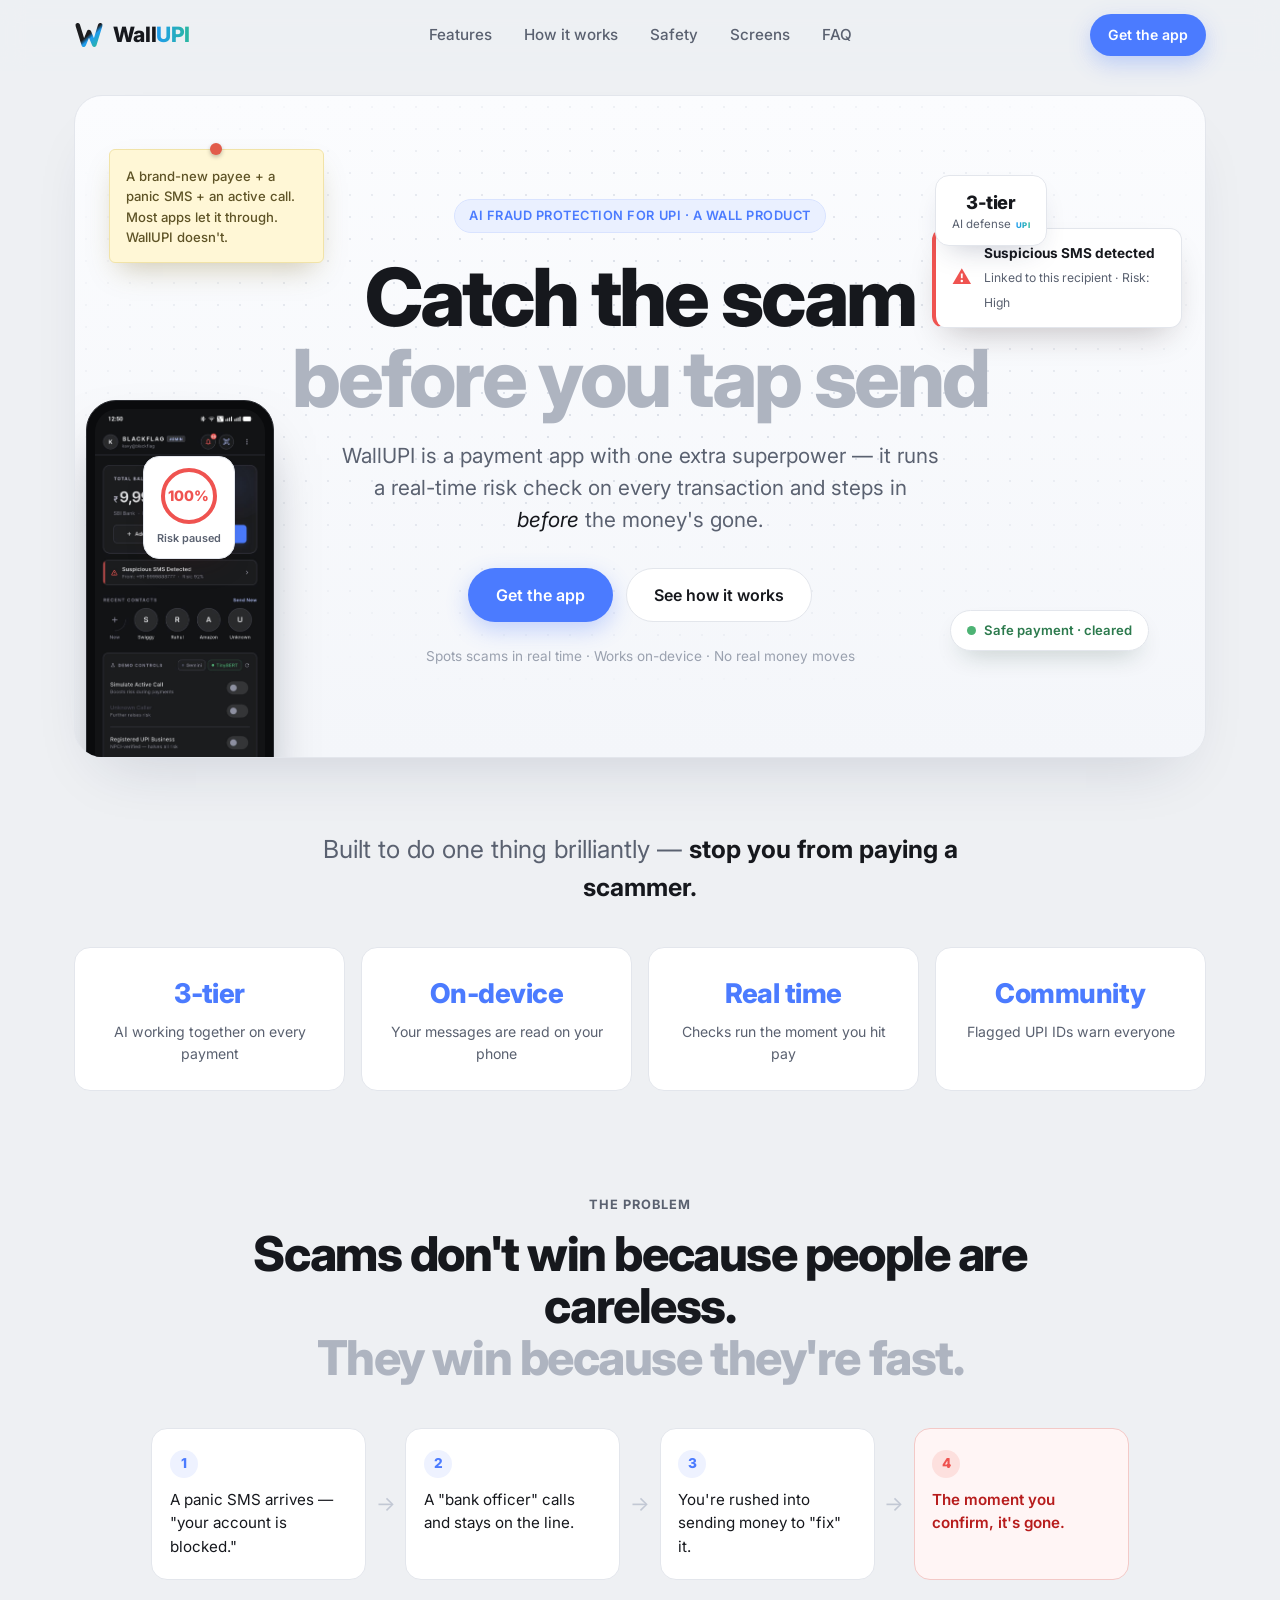
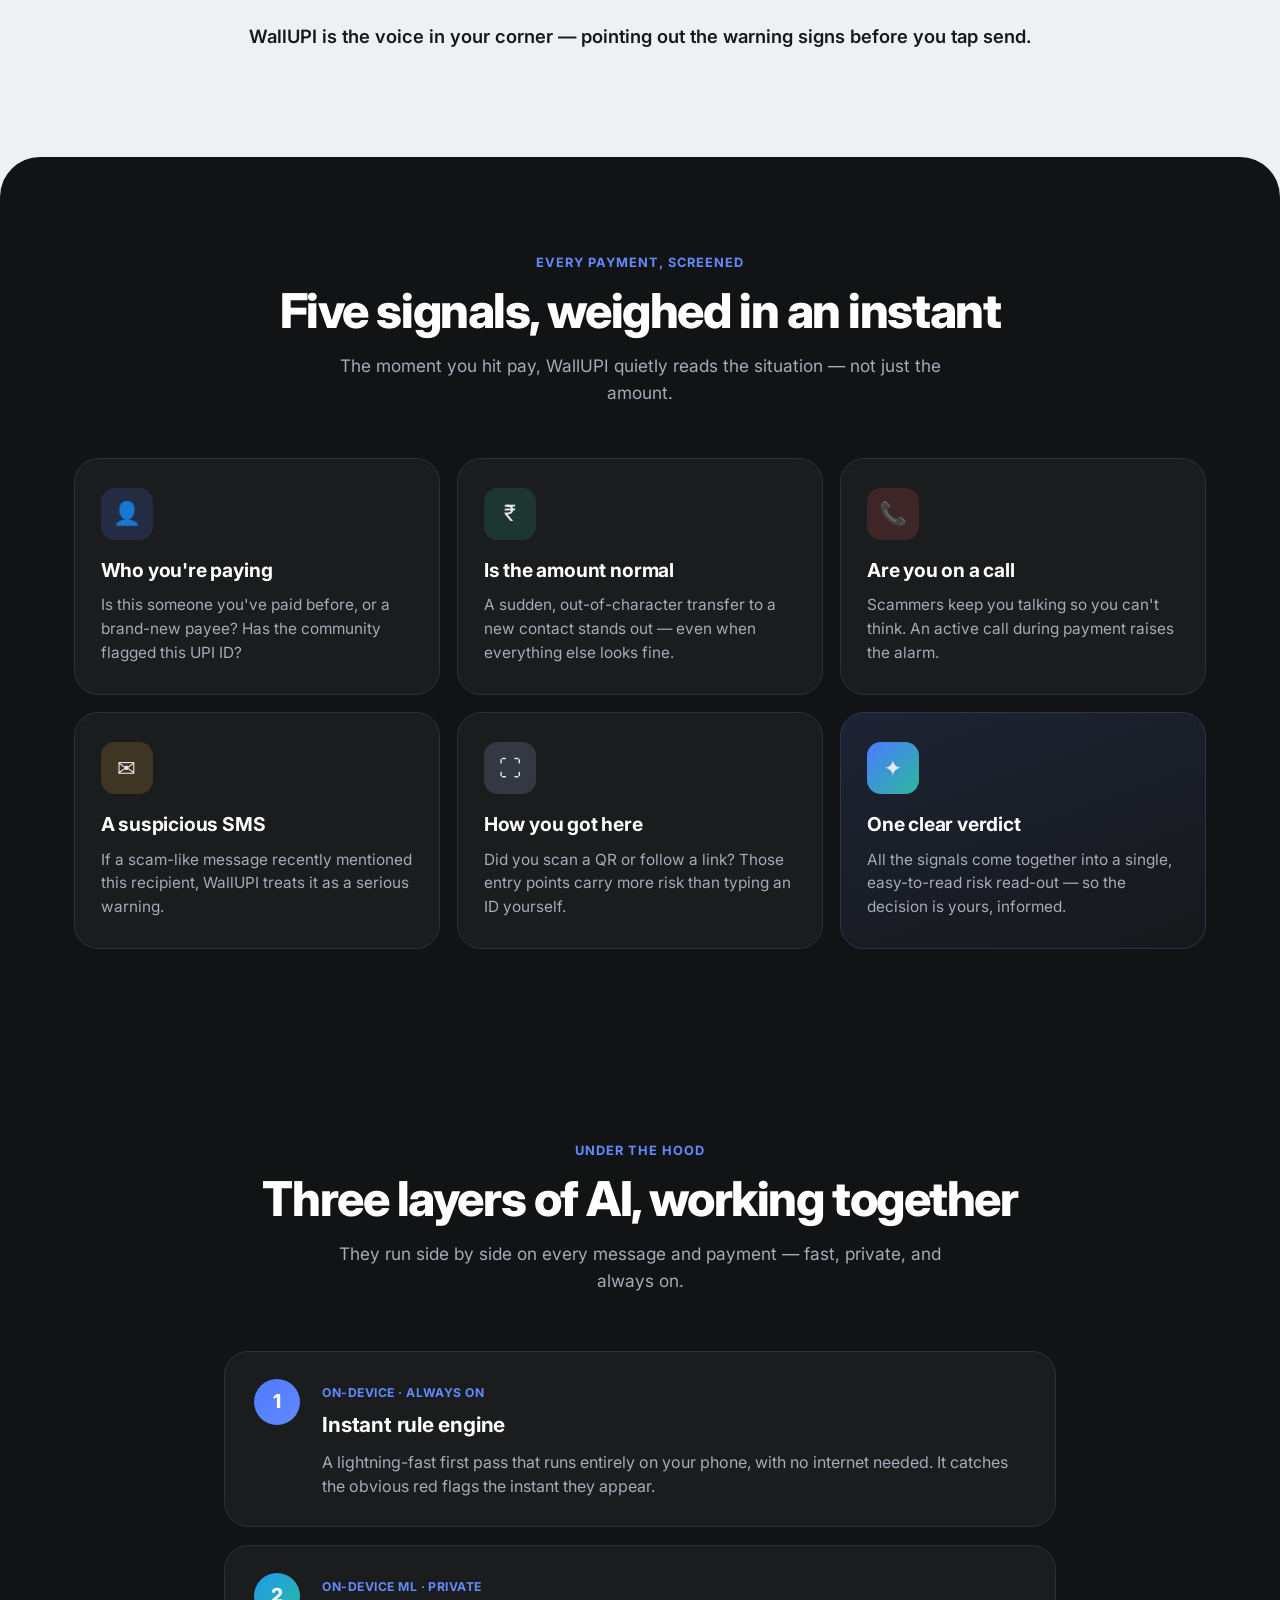
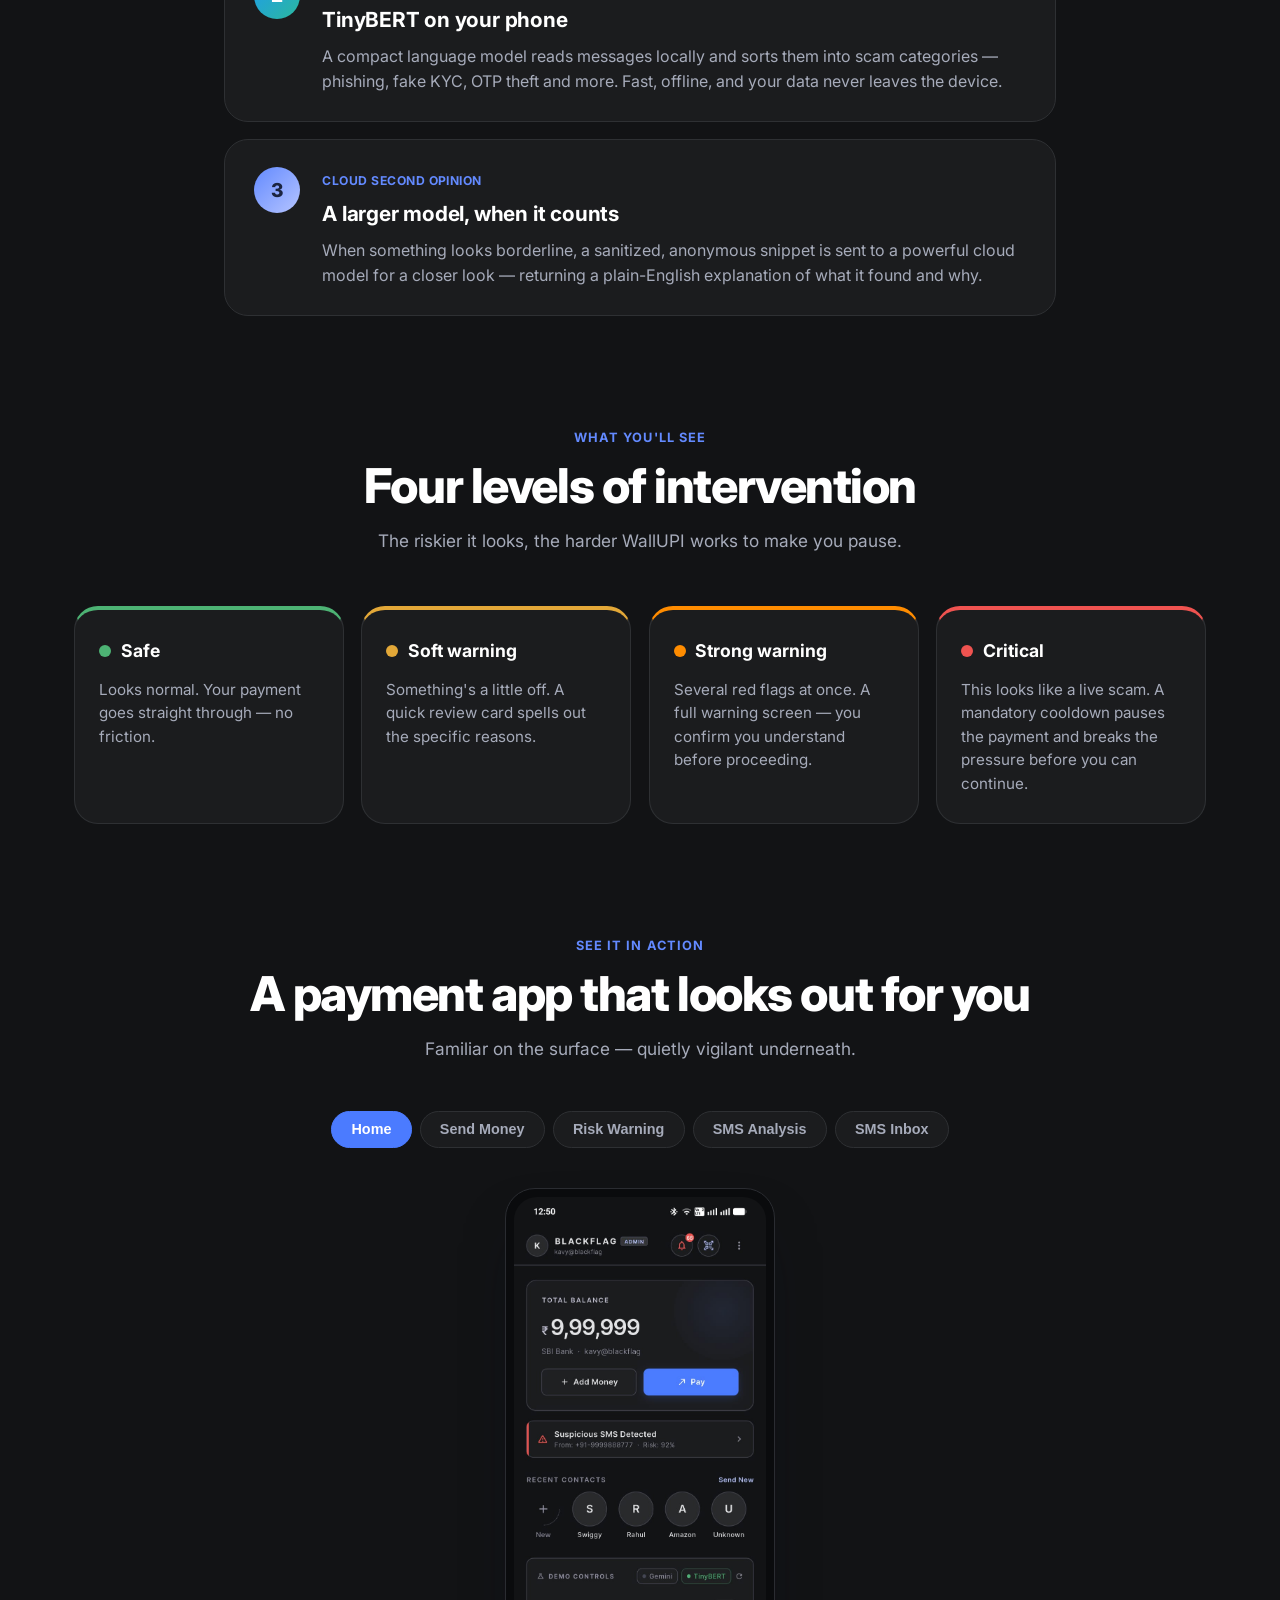
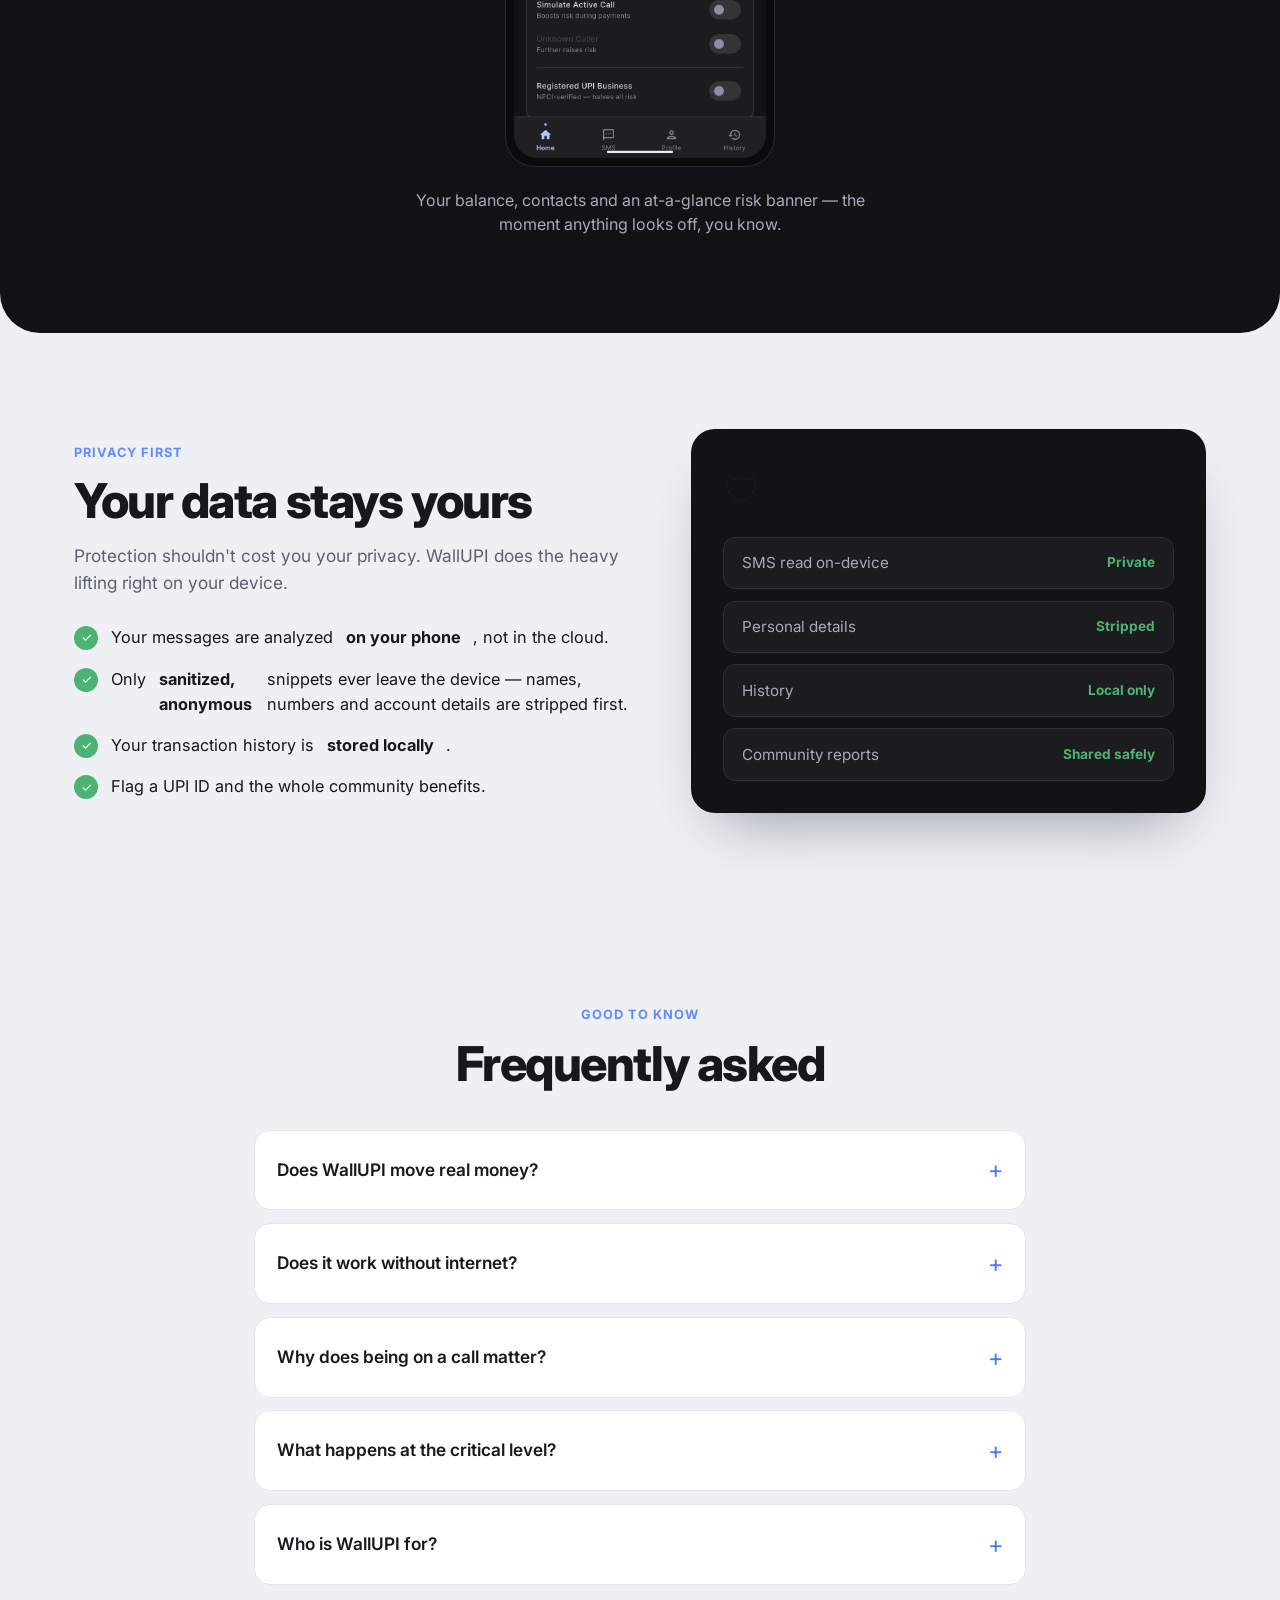
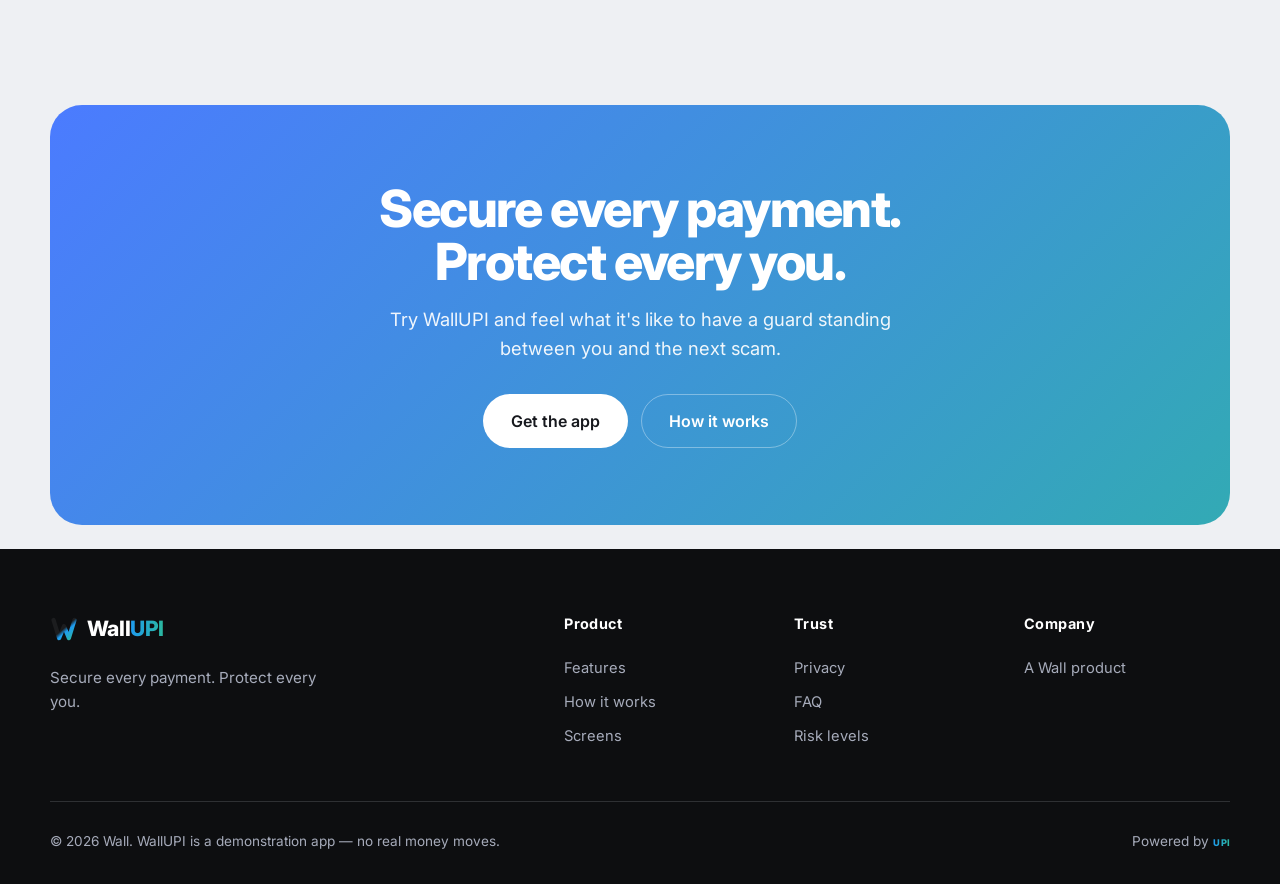
==== index.html @ 5bf2a94e "initial commit, website made, needs changes" ====
<!DOCTYPE html>
<html lang="en">
<head>
  <meta charset="UTF-8" />
  <meta name="viewport" content="width=device-width, initial-scale=1.0" />
  <title>WallUPI — Catch the scam before you tap send</title>
  <meta name="description" content="WallUPI is an AI safety layer for UPI payments that spots fraud in real time — and slows you down before the money's gone. A Wall product." />
  <link rel="preconnect" href="https://fonts.googleapis.com" />
  <link rel="preconnect" href="https://fonts.gstatic.com" crossorigin />
  <link href="https://fonts.googleapis.com/css2?family=Inter:wght@400;500;600;700;800;900&display=swap" rel="stylesheet" />
  <link rel="stylesheet" href="styles.css" />
</head>
<body>

  <!-- ░░░ SVG defs: logo gradients (defined once, reused) ░░░ -->
  <svg width="0" height="0" style="position:absolute" aria-hidden="true">
    <defs>
      <linearGradient id="wallGrad" x1="0%" y1="0%" x2="100%" y2="100%">
        <stop offset="0%" stop-color="#1C1D1F" />
        <stop offset="48%" stop-color="#1C1D1F" />
        <stop offset="62%" stop-color="#1E9BF0" />
        <stop offset="100%" stop-color="#2BB89E" />
      </linearGradient>
      <linearGradient id="upiGrad" x1="0%" y1="0%" x2="100%" y2="0%">
        <stop offset="0%" stop-color="#1E9BF0" />
        <stop offset="100%" stop-color="#2BB89E" />
      </linearGradient>
    </defs>
  </svg>

  <!-- ░░░ NAV ░░░ -->
  <header class="nav" id="nav">
    <div class="nav-inner">
      <a href="#top" class="brand" aria-label="WallUPI home">
        <svg class="brand-mark" viewBox="0 0 40 40" width="30" height="30" aria-hidden="true">
          <path d="M5 7 L13 33 L20 16 L27 33 L35 7" fill="none" stroke="url(#wallGrad)" stroke-width="6" stroke-linejoin="round" stroke-linecap="round"/>
        </svg>
        <span class="brand-word">Wall<span class="brand-upi">UPI</span></span>
      </a>

      <nav class="nav-links" id="navLinks">
        <a href="#checks">Features</a>
        <a href="#how">How it works</a>
        <a href="#safety">Safety</a>
        <a href="#screens">Screens</a>
        <a href="#faq">FAQ</a>
      </nav>

      <div class="nav-actions">
        <a href="#get" class="btn btn-primary btn-sm">Get the app</a>
        <button class="nav-toggle" id="navToggle" aria-label="Toggle menu" aria-expanded="false">
          <span></span><span></span><span></span>
        </button>
      </div>
    </div>
  </header>

  <main id="top">

    <!-- ░░░ HERO ░░░ -->
    <section class="hero">
      <div class="hero-card">
        <div class="hero-dots" aria-hidden="true"></div>

        <!-- floating decorative elements -->
        <div class="float float-note reveal" aria-hidden="true">
          <span class="float-pin"></span>
          A brand-new payee + a panic SMS + an active call. Most apps let it through. WallUPI doesn't.
        </div>

        <div class="float float-phone reveal" aria-hidden="true">
          <div class="phone phone-sm">
            <img src="assets/screen-home.jpeg" alt="" loading="lazy" />
          </div>
        </div>

        <div class="float float-alert reveal" aria-hidden="true">
          <div class="alert-ico">⚠</div>
          <div>
            <strong>Suspicious SMS detected</strong>
            <span>Linked to this recipient · Risk: High</span>
          </div>
        </div>

        <div class="float float-safe reveal" aria-hidden="true">
          <span class="dot-green"></span> Safe payment · cleared
        </div>

        <div class="float float-badge reveal" aria-hidden="true">
          <div class="badge-num">3-tier</div>
          <div class="badge-sub">AI defense <span class="upi-chip">UPI</span></div>
        </div>

        <div class="float float-meter reveal" aria-hidden="true">
          <div class="meter-ring meter-high">100%</div>
          <span>Risk paused</span>
        </div>

        <!-- hero copy -->
        <div class="hero-copy">
          <div class="hero-eyebrow">AI fraud protection for UPI · A Wall product</div>
          <h1 class="hero-title">
            Catch the scam<br />
            <span class="muted">before you tap send</span>
          </h1>
          <p class="hero-sub">
            WallUPI is a payment app with one extra superpower — it runs a real-time
            risk check on every transaction and steps in <em>before</em> the money's gone.
          </p>
          <div class="hero-cta">
            <a href="#get" class="btn btn-primary btn-lg">Get the app</a>
            <a href="#how" class="btn btn-ghost btn-lg">See how it works</a>
          </div>
          <div class="hero-foot">Spots scams in real time · Works on-device · No real money moves</div>
        </div>
      </div>
    </section>

    <!-- ░░░ STATS STRIP ░░░ -->
    <section class="stats">
      <p class="stats-lead">Built to do one thing brilliantly — <strong>stop you from paying a scammer.</strong></p>
      <div class="stats-grid">
        <div class="stat reveal"><div class="stat-num">3-tier</div><div class="stat-label">AI working together on every payment</div></div>
        <div class="stat reveal"><div class="stat-num">On-device</div><div class="stat-label">Your messages are read on your phone</div></div>
        <div class="stat reveal"><div class="stat-num">Real time</div><div class="stat-label">Checks run the moment you hit pay</div></div>
        <div class="stat reveal"><div class="stat-num">Community</div><div class="stat-label">Flagged UPI IDs warn everyone</div></div>
      </div>
    </section>

    <!-- ░░░ PROBLEM ░░░ -->
    <section class="problem">
      <div class="problem-inner">
        <div class="section-eyebrow">The problem</div>
        <h2 class="section-title light">Scams don't win because people are careless.<br /><span class="muted">They win because they're fast.</span></h2>
        <div class="problem-flow">
          <div class="flow-step reveal"><span class="flow-n">1</span><p>A panic SMS arrives — "your account is blocked."</p></div>
          <div class="flow-arrow" aria-hidden="true">→</div>
          <div class="flow-step reveal"><span class="flow-n">2</span><p>A "bank officer" calls and stays on the line.</p></div>
          <div class="flow-arrow" aria-hidden="true">→</div>
          <div class="flow-step reveal"><span class="flow-n">3</span><p>You're rushed into sending money to "fix" it.</p></div>
          <div class="flow-arrow" aria-hidden="true">→</div>
          <div class="flow-step reveal danger"><span class="flow-n">4</span><p>The moment you confirm, it's gone.</p></div>
        </div>
        <p class="problem-note">WallUPI is the voice in your corner — pointing out the warning signs before you tap send.</p>
      </div>
    </section>

    <!-- ░░░ THE 5 CHECKS (dark) ░░░ -->
    <section class="checks" id="checks">
      <div class="section-head center">
        <div class="section-eyebrow accent">Every payment, screened</div>
        <h2 class="section-title">Five signals, weighed in an instant</h2>
        <p class="section-desc">The moment you hit pay, WallUPI quietly reads the situation — not just the amount.</p>
      </div>
      <div class="checks-grid">
        <article class="check-card reveal">
          <div class="check-ico ico-blue">👤</div>
          <h3>Who you're paying</h3>
          <p>Is this someone you've paid before, or a brand-new payee? Has the community flagged this UPI ID?</p>
        </article>
        <article class="check-card reveal">
          <div class="check-ico ico-teal">₹</div>
          <h3>Is the amount normal</h3>
          <p>A sudden, out-of-character transfer to a new contact stands out — even when everything else looks fine.</p>
        </article>
        <article class="check-card reveal">
          <div class="check-ico ico-red">📞</div>
          <h3>Are you on a call</h3>
          <p>Scammers keep you talking so you can't think. An active call during payment raises the alarm.</p>
        </article>
        <article class="check-card reveal">
          <div class="check-ico ico-amber">✉</div>
          <h3>A suspicious SMS</h3>
          <p>If a scam-like message recently mentioned this recipient, WallUPI treats it as a serious warning.</p>
        </article>
        <article class="check-card reveal">
          <div class="check-ico ico-violet">⛶</div>
          <h3>How you got here</h3>
          <p>Did you scan a QR or follow a link? Those entry points carry more risk than typing an ID yourself.</p>
        </article>
        <article class="check-card reveal accent-card">
          <div class="check-ico ico-glow">✦</div>
          <h3>One clear verdict</h3>
          <p>All the signals come together into a single, easy-to-read risk read-out — so the decision is yours, informed.</p>
        </article>
      </div>
    </section>

    <!-- ░░░ HOW IT WORKS — 3 TIERS (dark) ░░░ -->
    <section class="how" id="how">
      <div class="section-head center">
        <div class="section-eyebrow accent">Under the hood</div>
        <h2 class="section-title">Three layers of AI, working together</h2>
        <p class="section-desc">They run side by side on every message and payment — fast, private, and always on.</p>
      </div>
      <div class="tiers">
        <article class="tier reveal">
          <div class="tier-rail"><span class="tier-num">1</span></div>
          <div class="tier-body">
            <span class="tier-tag">On-device · always on</span>
            <h3>Instant rule engine</h3>
            <p>A lightning-fast first pass that runs entirely on your phone, with no internet needed. It catches the obvious red flags the instant they appear.</p>
          </div>
        </article>
        <article class="tier reveal">
          <div class="tier-rail"><span class="tier-num">2</span></div>
          <div class="tier-body">
            <span class="tier-tag">On-device ML · private</span>
            <h3>TinyBERT on your phone</h3>
            <p>A compact language model reads messages locally and sorts them into scam categories — phishing, fake KYC, OTP theft and more. Fast, offline, and your data never leaves the device.</p>
          </div>
        </article>
        <article class="tier reveal">
          <div class="tier-rail"><span class="tier-num">3</span></div>
          <div class="tier-body">
            <span class="tier-tag">Cloud second opinion</span>
            <h3>A larger model, when it counts</h3>
            <p>When something looks borderline, a sanitized, anonymous snippet is sent to a powerful cloud model for a closer look — returning a plain-English explanation of what it found and why.</p>
          </div>
        </article>
      </div>
    </section>

    <!-- ░░░ RISK LEVELS (dark) ░░░ -->
    <section class="levels">
      <div class="section-head center">
        <div class="section-eyebrow accent">What you'll see</div>
        <h2 class="section-title">Four levels of intervention</h2>
        <p class="section-desc">The riskier it looks, the harder WallUPI works to make you pause.</p>
      </div>
      <div class="levels-grid">
        <article class="level reveal lv-safe">
          <div class="level-top"><span class="level-dot"></span><span class="level-name">Safe</span></div>
          <p>Looks normal. Your payment goes straight through — no friction.</p>
        </article>
        <article class="level reveal lv-soft">
          <div class="level-top"><span class="level-dot"></span><span class="level-name">Soft warning</span></div>
          <p>Something's a little off. A quick review card spells out the specific reasons.</p>
        </article>
        <article class="level reveal lv-strong">
          <div class="level-top"><span class="level-dot"></span><span class="level-name">Strong warning</span></div>
          <p>Several red flags at once. A full warning screen — you confirm you understand before proceeding.</p>
        </article>
        <article class="level reveal lv-critical">
          <div class="level-top"><span class="level-dot"></span><span class="level-name">Critical</span></div>
          <p>This looks like a live scam. A mandatory cooldown pauses the payment and breaks the pressure before you can continue.</p>
        </article>
      </div>
    </section>

    <!-- ░░░ SCREENS GALLERY (dark) ░░░ -->
    <section class="screens" id="screens">
      <div class="section-head center">
        <div class="section-eyebrow accent">See it in action</div>
        <h2 class="section-title">A payment app that looks out for you</h2>
        <p class="section-desc">Familiar on the surface — quietly vigilant underneath.</p>
      </div>

      <div class="gallery">
        <div class="gallery-tabs" id="galleryTabs">
          <button class="gtab active" data-target="g-home">Home</button>
          <button class="gtab" data-target="g-send">Send Money</button>
          <button class="gtab" data-target="g-risk">Risk Warning</button>
          <button class="gtab" data-target="g-sms-modal">SMS Analysis</button>
          <button class="gtab" data-target="g-sms-list">SMS Inbox</button>
        </div>

        <div class="gallery-stage">
          <figure class="gslide active" id="g-home">
            <div class="phone"><img src="assets/screen-home.jpeg" alt="WallUPI home screen showing balance, recent contacts and a suspicious-SMS banner" loading="lazy" /></div>
            <figcaption>Your balance, contacts and an at-a-glance risk banner — the moment anything looks off, you know.</figcaption>
          </figure>
          <figure class="gslide" id="g-send">
            <div class="phone"><img src="assets/screen-send.jpeg" alt="Send Money screen warning that a suspicious SMS is linked to the recipient" loading="lazy" /></div>
            <figcaption>Type a recipient and WallUPI instantly surfaces any scam SMS linked to that number.</figcaption>
          </figure>
          <figure class="gslide" id="g-risk">
            <div class="phone"><img src="assets/screen-risk.jpeg" alt="High risk transaction screen with risk factor breakdown" loading="lazy" /></div>
            <figcaption>When risk is critical, the payment is paused and every reason is laid out clearly.</figcaption>
          </figure>
          <figure class="gslide" id="g-sms-modal">
            <div class="phone"><img src="assets/screen-sms-modal.jpeg" alt="On-device SMS analysis showing fake KYC verification detection" loading="lazy" /></div>
            <figcaption>On-device analysis breaks down exactly which scam signals a message contains.</figcaption>
          </figure>
          <figure class="gslide" id="g-sms-list">
            <div class="phone"><img src="assets/screen-sms-list.jpeg" alt="SMS inbox scan listing messages with risk scores" loading="lazy" /></div>
            <figcaption>Your inbox, scanned automatically — safe messages stay quiet, scams get flagged.</figcaption>
          </figure>
        </div>
      </div>
    </section>

    <!-- ░░░ SAFETY / PRIVACY ░░░ -->
    <section class="safety" id="safety">
      <div class="safety-inner">
        <div class="safety-copy reveal">
          <div class="section-eyebrow accent">Privacy first</div>
          <h2 class="section-title light">Your data stays yours</h2>
          <p class="section-desc dark-on-light">Protection shouldn't cost you your privacy. WallUPI does the heavy lifting right on your device.</p>
          <ul class="safety-list">
            <li><span class="check">✓</span> Your messages are analyzed <strong>on your phone</strong>, not in the cloud.</li>
            <li><span class="check">✓</span> Only <strong>sanitized, anonymous</strong> snippets ever leave the device — names, numbers and account details are stripped first.</li>
            <li><span class="check">✓</span> Your transaction history is <strong>stored locally</strong>.</li>
            <li><span class="check">✓</span> Flag a UPI ID and the whole community benefits.</li>
          </ul>
        </div>
        <div class="safety-visual reveal" aria-hidden="true">
          <div class="shield-card">
            <div class="shield-ico">🛡</div>
            <div class="shield-rows">
              <div class="srow"><span>SMS read on-device</span><span class="srow-ok">Private</span></div>
              <div class="srow"><span>Personal details</span><span class="srow-ok">Stripped</span></div>
              <div class="srow"><span>History</span><span class="srow-ok">Local only</span></div>
              <div class="srow"><span>Community reports</span><span class="srow-ok">Shared safely</span></div>
            </div>
          </div>
        </div>
      </div>
    </section>

    <!-- ░░░ FAQ ░░░ -->
    <section class="faq" id="faq">
      <div class="section-head center">
        <div class="section-eyebrow accent">Good to know</div>
        <h2 class="section-title">Frequently asked</h2>
      </div>
      <div class="faq-list">
        <details class="faq-item reveal">
          <summary>Does WallUPI move real money?</summary>
          <p>No. WallUPI is a demonstration app — no real money moves. But the fraud detection underneath is real, the same logic that would protect you in a live payment.</p>
        </details>
        <details class="faq-item reveal">
          <summary>Does it work without internet?</summary>
          <p>The first two layers of protection run entirely on your device, with no connection needed. The cloud second opinion only kicks in for borderline cases.</p>
        </details>
        <details class="faq-item reveal">
          <summary>Why does being on a call matter?</summary>
          <p>It's one of the strongest signs of a live scam. Fraudsters stay on the line and keep talking so you don't have a moment to think — so WallUPI takes it seriously.</p>
        </details>
        <details class="faq-item reveal">
          <summary>What happens at the critical level?</summary>
          <p>The payment is paused with a mandatory cooldown. That brief, enforced break is designed to defuse the pressure scammers rely on — giving you time to hang up and reconsider.</p>
        </details>
        <details class="faq-item reveal">
          <summary>Who is WallUPI for?</summary>
          <p>It's a demonstration of what proactive fraud prevention could look like if it were built into payment apps by default — useful for showcases, research and education.</p>
        </details>
      </div>
    </section>

    <!-- ░░░ CTA BAND ░░░ -->
    <section class="cta" id="get">
      <div class="cta-inner">
        <h2>Secure every payment.<br />Protect every you.</h2>
        <p>Try WallUPI and feel what it's like to have a guard standing between you and the next scam.</p>
        <div class="cta-actions">
          <a href="#top" class="btn btn-light btn-lg">Get the app</a>
          <a href="#how" class="btn btn-outline-light btn-lg">How it works</a>
        </div>
      </div>
    </section>

  </main>

  <!-- ░░░ FOOTER ░░░ -->
  <footer class="footer">
    <div class="footer-inner">
      <div class="footer-brand">
        <a href="#top" class="brand brand-footer" aria-label="WallUPI home">
          <svg class="brand-mark" viewBox="0 0 40 40" width="28" height="28" aria-hidden="true">
            <path d="M5 7 L13 33 L20 16 L27 33 L35 7" fill="none" stroke="url(#wallGrad)" stroke-width="6" stroke-linejoin="round" stroke-linecap="round"/>
          </svg>
          <span class="brand-word">Wall<span class="brand-upi">UPI</span></span>
        </a>
        <p class="footer-tag">Secure every payment. Protect every you.</p>
      </div>
      <div class="footer-cols">
        <div class="fcol">
          <h4>Product</h4>
          <a href="#checks">Features</a>
          <a href="#how">How it works</a>
          <a href="#screens">Screens</a>
        </div>
        <div class="fcol">
          <h4>Trust</h4>
          <a href="#safety">Privacy</a>
          <a href="#faq">FAQ</a>
          <a href="#levels">Risk levels</a>
        </div>
        <div class="fcol">
          <h4>Company</h4>
          <a href="#top">A Wall product</a>
        </div>
      </div>
    </div>
    <div class="footer-bottom">
      <span>© 2026 Wall. WallUPI is a demonstration app — no real money moves.</span>
      <span class="footer-upi">Powered by <span class="upi-chip">UPI</span></span>
    </div>
  </footer>

  <script src="script.js"></script>
</body>
</html>
---- styles.css ----
/* ═══════════════════════════════════════════════════════════
   WallUPI — product site
   Light hero · dark feature sections
   ═══════════════════════════════════════════════════════════ */

:root {
  /* brand */
  --blue:        #4B7BFF;
  --cobalt:      #638AFF;
  --periwinkle:  #B5C4FF;
  --teal:        #2BB89E;
  --skyblue:     #1E9BF0;

  /* dark surfaces */
  --d-base:   #121315;
  --d-deep:   #0D0E10;
  --d-card:   #1B1C1E;
  --d-card2:  #1F2022;
  --d-chip:   #2a2b2e;
  --d-line:   #2e3033;

  /* light surfaces */
  --l-page:   #eef0f3;
  --l-card:   #ffffff;
  --l-line:   #e3e6ec;

  /* text */
  --ink:        #16181d;
  --ink-soft:   #5a6170;
  --on-dark:    #E7E8EC;
  --on-dark-2:  #a6abba;

  /* risk semantic */
  --safe:     #4DB374;
  --amber:    #E3A838;
  --orange:   #FF8C00;
  --red:      #EF5350;
  --critical: #B71C1C;

  --maxw: 1180px;
  --radius: 16px;
  --radius-lg: 24px;

  --ease: cubic-bezier(.22,.61,.36,1);
}

* { box-sizing: border-box; }

html { scroll-behavior: smooth; scroll-padding-top: 84px; }

body {
  margin: 0;
  font-family: 'Inter', system-ui, -apple-system, sans-serif;
  background: var(--l-page);
  color: var(--ink);
  -webkit-font-smoothing: antialiased;
  line-height: 1.55;
}

img { max-width: 100%; display: block; }
a { color: inherit; text-decoration: none; }

/* ── Buttons ─────────────────────────────────────────── */
.btn {
  display: inline-flex; align-items: center; justify-content: center;
  gap: .5rem;
  font-weight: 600; font-size: .95rem;
  border-radius: 999px;
  padding: .7rem 1.3rem;
  border: 1px solid transparent;
  cursor: pointer;
  transition: transform .15s var(--ease), box-shadow .2s var(--ease), background .2s, color .2s;
  white-space: nowrap;
}
.btn:hover { transform: translateY(-2px); }
.btn-sm { padding: .55rem 1.05rem; font-size: .88rem; }
.btn-lg { padding: .85rem 1.7rem; font-size: 1rem; }

.btn-primary { background: var(--blue); color: #fff; box-shadow: 0 8px 22px rgba(75,123,255,.30); }
.btn-primary:hover { background: #3d6bff; box-shadow: 0 12px 30px rgba(75,123,255,.42); }

.btn-ghost { background: #fff; color: var(--ink); border-color: var(--l-line); }
.btn-ghost:hover { border-color: #c7ccd6; }

.btn-light { background: #fff; color: var(--ink); }
.btn-outline-light { background: transparent; color: #fff; border-color: rgba(255,255,255,.35); }
.btn-outline-light:hover { background: rgba(255,255,255,.1); }

/* ── NAV ─────────────────────────────────────────────── */
.nav {
  position: sticky; top: 0; z-index: 100;
  backdrop-filter: blur(12px);
  background: rgba(238,240,243,.72);
  border-bottom: 1px solid transparent;
  transition: background .25s, border-color .25s, box-shadow .25s;
}
.nav.scrolled {
  background: rgba(255,255,255,.85);
  border-bottom-color: var(--l-line);
  box-shadow: 0 4px 20px rgba(20,24,40,.05);
}
.nav-inner {
  max-width: var(--maxw); margin: 0 auto;
  padding: .9rem 1.5rem;
  display: flex; align-items: center; justify-content: space-between; gap: 1rem;
}
.brand { display: inline-flex; align-items: center; gap: .55rem; }
.brand-mark { flex: none; }
.brand-word { font-weight: 800; font-size: 1.32rem; letter-spacing: -.02em; color: var(--ink); }
.brand-upi {
  background: linear-gradient(90deg, var(--skyblue), var(--teal));
  -webkit-background-clip: text; background-clip: text; color: transparent;
}

.nav-links { display: flex; gap: 2rem; }
.nav-links a { font-weight: 500; font-size: .95rem; color: var(--ink-soft); transition: color .15s; }
.nav-links a:hover { color: var(--ink); }

.nav-actions { display: flex; align-items: center; gap: .75rem; }

.nav-toggle { display: none; flex-direction: column; gap: 5px; background: none; border: 0; cursor: pointer; padding: 6px; }
.nav-toggle span { width: 22px; height: 2px; background: var(--ink); border-radius: 2px; transition: .25s var(--ease); }
.nav-toggle[aria-expanded="true"] span:nth-child(1) { transform: translateY(7px) rotate(45deg); }
.nav-toggle[aria-expanded="true"] span:nth-child(2) { opacity: 0; }
.nav-toggle[aria-expanded="true"] span:nth-child(3) { transform: translateY(-7px) rotate(-45deg); }

/* ── HERO ────────────────────────────────────────────── */
.hero { max-width: var(--maxw); margin: 0 auto; padding: 1.5rem 1.5rem 0; }
.hero-card {
  position: relative;
  background: linear-gradient(180deg, #fbfcfe 0%, #f4f6fa 100%);
  border: 1px solid var(--l-line);
  border-radius: 28px;
  padding: clamp(3rem, 8vw, 6.5rem) 1.5rem clamp(3.5rem, 7vw, 6rem);
  overflow: hidden;
  box-shadow: 0 30px 60px -30px rgba(30,40,80,.18);
}
.hero-dots {
  position: absolute; inset: 0;
  background-image: radial-gradient(circle, #d3d8e2 1.1px, transparent 1.1px);
  background-size: 22px 22px;
  -webkit-mask-image: radial-gradient(ellipse 80% 70% at 50% 40%, #000 30%, transparent 75%);
  mask-image: radial-gradient(ellipse 80% 70% at 50% 40%, #000 30%, transparent 75%);
  opacity: .7; pointer-events: none;
}
.hero-copy { position: relative; z-index: 3; max-width: 760px; margin: 0 auto; text-align: center; }
.hero-eyebrow {
  display: inline-block; font-weight: 600; font-size: .8rem; letter-spacing: .04em;
  text-transform: uppercase; color: var(--blue);
  background: #eaf0ff; border: 1px solid #d9e3ff;
  padding: .4rem .9rem; border-radius: 999px; margin-bottom: 1.4rem;
}
.hero-title {
  font-size: clamp(2.6rem, 7vw, 5rem);
  line-height: 1.02; letter-spacing: -.035em; font-weight: 800;
  margin: 0 0 1.3rem;
}
.hero-title .muted { color: #aeb4c0; }
.hero-sub { font-size: clamp(1.05rem, 2vw, 1.3rem); color: var(--ink-soft); max-width: 600px; margin: 0 auto 2rem; }
.hero-sub em { font-style: italic; color: var(--ink); }
.hero-cta { display: flex; gap: .8rem; justify-content: center; flex-wrap: wrap; }
.hero-foot { margin-top: 1.5rem; font-size: .85rem; color: #9aa1af; }

/* floating elements */
.float { position: absolute; z-index: 2; }
@media (min-width: 980px) {
  .float-note {
    top: 8%; left: 3%; max-width: 215px;
    background: #fff7d6; border: 1px solid #f1e3a8;
    color: #5e5326; font-size: .82rem; font-weight: 500;
    padding: 1rem 1rem .9rem; border-radius: 6px;
    box-shadow: 0 14px 28px -10px rgba(120,100,30,.35); transform: rotate(-4deg);
  }
  .float-pin { position: absolute; top: -7px; left: 50%; width: 12px; height: 12px; border-radius: 50%; background: #e25c4b; box-shadow: 0 2px 4px rgba(0,0,0,.25); transform: translateX(-50%); }

  .float-phone { bottom: -6%; left: 1%; }
  .float-alert {
    top: 20%; right: 2%;
    display: flex; gap: .7rem; align-items: center;
    background: #fff; border: 1px solid var(--l-line);
    border-left: 4px solid var(--red);
    padding: .85rem 1rem; border-radius: 12px; max-width: 250px;
    box-shadow: 0 16px 34px -14px rgba(40,20,20,.28); transform: rotate(2deg);
  }
  .float-alert .alert-ico { color: var(--red); font-size: 1.2rem; }
  .float-alert strong { display: block; font-size: .85rem; color: var(--ink); }
  .float-alert span { font-size: .76rem; color: var(--ink-soft); }

  .float-safe {
    bottom: 16%; right: 5%;
    background: #fff; border: 1px solid var(--l-line);
    padding: .6rem 1rem; border-radius: 999px; font-size: .82rem; font-weight: 600; color: #2c7a4d;
    box-shadow: 0 12px 26px -12px rgba(20,60,40,.3); display: flex; align-items: center; gap: .5rem; transform: rotate(-3deg);
  }
  .float-badge {
    top: 12%; right: 14%;
    background: #fff; border: 1px solid var(--l-line);
    padding: .7rem 1rem; border-radius: 14px; text-align: center;
    box-shadow: 0 14px 30px -14px rgba(30,40,80,.28); transform: rotate(3deg);
  }
  .float-badge .badge-num { font-weight: 800; font-size: 1.15rem; color: var(--ink); letter-spacing: -.02em; }
  .float-badge .badge-sub { font-size: .72rem; color: var(--ink-soft); display: flex; gap: .35rem; align-items: center; justify-content: center; }

  .float-meter {
    bottom: 30%; left: 6%;
    background: #fff; border: 1px solid var(--l-line);
    padding: .7rem .8rem; border-radius: 16px; text-align: center; width: 92px;
    box-shadow: 0 14px 30px -14px rgba(60,20,20,.3); transform: rotate(-5deg);
  }
  .float-meter span { font-size: .68rem; color: var(--ink-soft); display: block; margin-top: .35rem; font-weight: 600; }
  .meter-ring {
    width: 56px; height: 56px; border-radius: 50%; margin: 0 auto;
    display: flex; align-items: center; justify-content: center;
    font-weight: 800; font-size: .9rem;
    border: 4px solid var(--red); color: var(--red);
  }
}
/* hide most floats on small screens to avoid clutter */
@media (max-width: 979px) {
  .float-note, .float-phone, .float-meter, .float-badge { display: none; }
  .float-alert, .float-safe { position: static; display: inline-flex; margin: .4rem; }
  .hero-card .float-alert, .hero-card .float-safe { display: none; }
}

.dot-green { width: 9px; height: 9px; border-radius: 50%; background: var(--safe); }
.upi-chip {
  font-weight: 800; font-size: .68em; letter-spacing: .02em;
  background: linear-gradient(90deg, var(--skyblue), var(--teal));
  -webkit-background-clip: text; background-clip: text; color: transparent;
}

/* phone frame */
.phone {
  border-radius: 30px; background: #0a0b0d; padding: 8px;
  border: 1px solid #2a2c31;
  box-shadow: 0 30px 60px -24px rgba(10,15,30,.55);
}
.phone img { border-radius: 23px; }
.phone-sm { width: 188px; }

/* ── STATS ───────────────────────────────────────────── */
.stats { max-width: var(--maxw); margin: 0 auto; padding: 4.5rem 1.5rem 1rem; text-align: center; }
.stats-lead { font-size: clamp(1.1rem, 2.4vw, 1.55rem); color: var(--ink-soft); max-width: 640px; margin: 0 auto 2.5rem; }
.stats-lead strong { color: var(--ink); }
.stats-grid { display: grid; grid-template-columns: repeat(4, 1fr); gap: 1rem; }
.stat { background: var(--l-card); border: 1px solid var(--l-line); border-radius: var(--radius); padding: 1.6rem 1.2rem; }
.stat-num { font-size: 1.7rem; font-weight: 800; letter-spacing: -.02em; color: var(--blue); }
.stat-label { font-size: .88rem; color: var(--ink-soft); margin-top: .35rem; }

/* ── Section helpers ─────────────────────────────────── */
.section-head { max-width: var(--maxw); margin: 0 auto; padding: 0 1.5rem; }
.section-head.center { text-align: center; }
.section-eyebrow { font-weight: 700; font-size: .8rem; letter-spacing: .08em; text-transform: uppercase; color: var(--ink-soft); margin-bottom: .8rem; }
.section-eyebrow.accent { color: var(--cobalt); }
.section-title { font-size: clamp(1.9rem, 4vw, 3rem); line-height: 1.08; letter-spacing: -.03em; font-weight: 800; margin: 0 auto; max-width: 820px; }
.section-title.light { color: var(--ink); }
.section-title .muted { color: #aeb4c0; }
.section-desc { font-size: 1.08rem; color: var(--on-dark-2); max-width: 620px; margin: 1rem auto 0; }
.section-desc.dark-on-light { color: var(--ink-soft); margin-left: 0; }

/* ── PROBLEM ─────────────────────────────────────────── */
.problem { max-width: var(--maxw); margin: 0 auto; padding: 5.5rem 1.5rem; text-align: center; }
.problem .section-title { margin-bottom: 2.8rem; }
.problem-flow { display: flex; align-items: stretch; justify-content: center; gap: .6rem; flex-wrap: wrap; }
.flow-step {
  background: var(--l-card); border: 1px solid var(--l-line); border-radius: var(--radius);
  padding: 1.3rem 1.1rem; width: 215px; text-align: left;
}
.flow-step p { margin: .6rem 0 0; font-size: .95rem; color: var(--ink); }
.flow-step.danger { border-color: #f3c9c7; background: #fff5f5; }
.flow-step.danger p { color: var(--critical); font-weight: 600; }
.flow-n {
  display: inline-flex; width: 28px; height: 28px; border-radius: 50%;
  background: #eef2ff; color: var(--blue); font-weight: 800; font-size: .85rem;
  align-items: center; justify-content: center;
}
.flow-step.danger .flow-n { background: #fde0de; color: var(--red); }
.flow-arrow { display: flex; align-items: center; color: #c2c8d4; font-size: 1.3rem; }
.problem-note { margin-top: 2.6rem; font-size: 1.15rem; font-weight: 600; color: var(--ink); }

/* ── DARK SECTIONS WRAPPER ───────────────────────────── */
.checks, .how, .levels, .screens {
  background: var(--d-base);
  color: var(--on-dark);
  padding: 6rem 0;
}
.checks { border-radius: 40px 40px 0 0; }
.checks .section-desc, .how .section-desc, .levels .section-desc, .screens .section-desc { color: var(--on-dark-2); }
.checks .section-title, .how .section-title, .levels .section-title, .screens .section-title { color: #fff; }

/* ── 5 CHECKS ────────────────────────────────────────── */
.checks-grid {
  max-width: var(--maxw); margin: 3.2rem auto 0; padding: 0 1.5rem;
  display: grid; grid-template-columns: repeat(3, 1fr); gap: 1.1rem;
}
.check-card {
  background: var(--d-card); border: 1px solid var(--d-line);
  border-radius: var(--radius-lg); padding: 1.8rem 1.6rem;
  transition: transform .2s var(--ease), border-color .2s;
}
.check-card:hover { transform: translateY(-4px); border-color: #3a3d42; }
.check-card h3 { margin: 1rem 0 .5rem; font-size: 1.2rem; color: #fff; letter-spacing: -.01em; }
.check-card p { margin: 0; color: var(--on-dark-2); font-size: .96rem; }
.check-ico {
  width: 52px; height: 52px; border-radius: 14px;
  display: flex; align-items: center; justify-content: center; font-size: 1.4rem;
}
.ico-blue { background: rgba(75,123,255,.16); }
.ico-teal { background: rgba(43,184,158,.16); }
.ico-red { background: rgba(239,83,80,.16); }
.ico-amber { background: rgba(227,168,56,.18); }
.ico-violet { background: rgba(181,196,255,.16); }
.ico-glow { background: linear-gradient(135deg, var(--blue), var(--teal)); }
.accent-card { background: linear-gradient(160deg, #1d2333, #17181b); border-color: #2c3550; }

/* ── 3 TIERS ─────────────────────────────────────────── */
.tiers { max-width: 880px; margin: 3.5rem auto 0; padding: 0 1.5rem; display: flex; flex-direction: column; gap: 1.1rem; }
.tier {
  display: flex; gap: 1.4rem;
  background: var(--d-card); border: 1px solid var(--d-line);
  border-radius: var(--radius-lg); padding: 1.7rem 1.8rem;
}
.tier-rail { flex: none; }
.tier-num {
  display: flex; width: 46px; height: 46px; border-radius: 50%;
  align-items: center; justify-content: center;
  font-weight: 800; font-size: 1.2rem; color: #fff;
  background: linear-gradient(135deg, var(--blue), var(--cobalt));
}
.tier:nth-child(2) .tier-num { background: linear-gradient(135deg, var(--skyblue), var(--teal)); }
.tier:nth-child(3) .tier-num { background: linear-gradient(135deg, var(--cobalt), var(--periwinkle)); color: #1b2440; }
.tier-tag { font-size: .76rem; font-weight: 700; letter-spacing: .04em; text-transform: uppercase; color: var(--cobalt); }
.tier-body h3 { margin: .35rem 0 .5rem; font-size: 1.3rem; color: #fff; letter-spacing: -.01em; }
.tier-body p { margin: 0; color: var(--on-dark-2); }

/* ── RISK LEVELS ─────────────────────────────────────── */
.levels { padding-top: 1rem; }
.levels-grid { max-width: var(--maxw); margin: 3.2rem auto 0; padding: 0 1.5rem; display: grid; grid-template-columns: repeat(4, 1fr); gap: 1.1rem; }
.level {
  background: var(--d-card); border: 1px solid var(--d-line);
  border-radius: var(--radius-lg); padding: 1.7rem 1.5rem; border-top-width: 4px;
}
.level p { margin: .8rem 0 0; color: var(--on-dark-2); font-size: .95rem; }
.level-top { display: flex; align-items: center; gap: .6rem; }
.level-dot { width: 12px; height: 12px; border-radius: 50%; }
.level-name { font-weight: 700; font-size: 1.1rem; color: #fff; }
.lv-safe { border-top-color: var(--safe); }
.lv-safe .level-dot { background: var(--safe); }
.lv-soft { border-top-color: var(--amber); }
.lv-soft .level-dot { background: var(--amber); }
.lv-strong { border-top-color: var(--orange); }
.lv-strong .level-dot { background: var(--orange); }
.lv-critical { border-top-color: var(--red); }
.lv-critical .level-dot { background: var(--red); }

/* ── SCREENS GALLERY ─────────────────────────────────── */
.screens { padding-top: 1rem; border-radius: 0 0 40px 40px; }
.gallery { max-width: var(--maxw); margin: 3rem auto 0; padding: 0 1.5rem; }
.gallery-tabs { display: flex; flex-wrap: wrap; gap: .5rem; justify-content: center; margin-bottom: 2.5rem; }
.gtab {
  background: var(--d-card); border: 1px solid var(--d-line); color: var(--on-dark-2);
  padding: .6rem 1.2rem; border-radius: 999px; font-weight: 600; font-size: .9rem;
  cursor: pointer; transition: .18s var(--ease);
}
.gtab:hover { color: #fff; border-color: #3a3d42; }
.gtab.active { background: var(--blue); color: #fff; border-color: var(--blue); }
.gallery-stage { position: relative; min-height: 560px; }
.gslide {
  margin: 0; display: none; flex-direction: column; align-items: center; gap: 1.3rem;
  animation: fadeUp .4s var(--ease);
}
.gslide.active { display: flex; }
.gslide .phone { width: 270px; }
.gslide figcaption { max-width: 460px; text-align: center; color: var(--on-dark-2); font-size: 1rem; }

/* ── SAFETY ──────────────────────────────────────────── */
.safety { background: var(--l-page); padding: 6rem 0; }
.safety-inner {
  max-width: var(--maxw); margin: 0 auto; padding: 0 1.5rem;
  display: grid; grid-template-columns: 1.05fr .95fr; gap: 3rem; align-items: center;
}
.safety-list { list-style: none; padding: 0; margin: 1.8rem 0 0; display: flex; flex-direction: column; gap: 1rem; }
.safety-list li { display: flex; gap: .8rem; font-size: 1.02rem; color: var(--ink); }
.safety-list .check { color: #fff; background: var(--safe); width: 24px; height: 24px; border-radius: 50%; display: inline-flex; align-items: center; justify-content: center; font-size: .8rem; flex: none; margin-top: 1px; }
.shield-card { background: var(--d-base); border-radius: var(--radius-lg); padding: 2rem; box-shadow: 0 30px 60px -28px rgba(20,30,60,.45); }
.shield-ico { font-size: 2.4rem; margin-bottom: 1rem; }
.shield-rows { display: flex; flex-direction: column; gap: .7rem; }
.srow { display: flex; justify-content: space-between; align-items: center; background: var(--d-card); border: 1px solid var(--d-line); border-radius: 12px; padding: .85rem 1.1rem; color: var(--on-dark-2); font-size: .95rem; }
.srow-ok { color: var(--safe); font-weight: 700; font-size: .85rem; }

/* ── FAQ ─────────────────────────────────────────────── */
.faq { max-width: 820px; margin: 0 auto; padding: 6rem 1.5rem; }
.faq-list { margin-top: 2.5rem; display: flex; flex-direction: column; gap: .8rem; }
.faq-item { background: var(--l-card); border: 1px solid var(--l-line); border-radius: var(--radius); padding: 0 1.4rem; }
.faq-item summary {
  list-style: none; cursor: pointer; font-weight: 600; font-size: 1.08rem; color: var(--ink);
  padding: 1.3rem 0; display: flex; justify-content: space-between; align-items: center; gap: 1rem;
}
.faq-item summary::-webkit-details-marker { display: none; }
.faq-item summary::after { content: "+"; font-size: 1.5rem; color: var(--blue); font-weight: 400; transition: transform .2s; }
.faq-item[open] summary::after { transform: rotate(45deg); }
.faq-item p { margin: 0 0 1.3rem; color: var(--ink-soft); }

/* ── CTA ─────────────────────────────────────────────── */
.cta { padding: 1.5rem; }
.cta-inner {
  max-width: var(--maxw); margin: 0 auto;
  background: linear-gradient(135deg, #4B7BFF 0%, #2BB89E 130%);
  border-radius: 32px; padding: clamp(3rem, 6vw, 5rem) 1.5rem; text-align: center; color: #fff;
}
.cta-inner h2 { font-size: clamp(2rem, 4.5vw, 3.2rem); line-height: 1.05; letter-spacing: -.03em; margin: 0 0 1rem; font-weight: 800; }
.cta-inner p { font-size: 1.15rem; opacity: .92; max-width: 540px; margin: 0 auto 2rem; }
.cta-actions { display: flex; gap: .8rem; justify-content: center; flex-wrap: wrap; }

/* ── FOOTER ──────────────────────────────────────────── */
.footer { background: var(--d-deep); color: var(--on-dark-2); padding: 4rem 1.5rem 2rem; }
.footer-inner { max-width: var(--maxw); margin: 0 auto; display: grid; grid-template-columns: 1.4fr 2fr; gap: 3rem; }
.brand-footer .brand-word { color: #fff; }
.footer-tag { margin: 1rem 0 0; font-size: .95rem; max-width: 280px; }
.footer-cols { display: grid; grid-template-columns: repeat(3, 1fr); gap: 1.5rem; }
.fcol h4 { color: #fff; font-size: .9rem; margin: 0 0 1rem; letter-spacing: .03em; }
.fcol a { display: block; padding: .35rem 0; font-size: .92rem; transition: color .15s; }
.fcol a:hover { color: #fff; }
.footer-bottom {
  max-width: var(--maxw); margin: 3rem auto 0; padding-top: 1.8rem; border-top: 1px solid var(--d-line);
  display: flex; justify-content: space-between; flex-wrap: wrap; gap: 1rem; font-size: .85rem;
}

/* ── reveal animation ────────────────────────────────── */
.reveal { opacity: 0; transform: translateY(22px); transition: opacity .6s var(--ease), transform .6s var(--ease); }
.reveal.in { opacity: 1; transform: none; }
@keyframes fadeUp { from { opacity: 0; transform: translateY(16px); } to { opacity: 1; transform: none; } }

/* ── responsive ──────────────────────────────────────── */
@media (max-width: 900px) {
  .checks-grid { grid-template-columns: repeat(2, 1fr); }
  .levels-grid { grid-template-columns: repeat(2, 1fr); }
  .stats-grid { grid-template-columns: repeat(2, 1fr); }
  .safety-inner { grid-template-columns: 1fr; }
  .footer-inner { grid-template-columns: 1fr; gap: 2rem; }
}
@media (max-width: 760px) {
  .nav-links {
    position: absolute; top: 100%; left: 0; right: 0;
    flex-direction: column; gap: 0;
    background: #fff; border-bottom: 1px solid var(--l-line);
    padding: .5rem 1.5rem 1rem; box-shadow: 0 16px 30px -16px rgba(20,24,40,.2);
    display: none;
  }
  .nav-links.open { display: flex; }
  .nav-links a { padding: .9rem 0; border-bottom: 1px solid var(--l-line); }
  .nav-toggle { display: flex; }
  .flow-arrow { transform: rotate(90deg); }
  .flow-step { width: 100%; max-width: 320px; }
}
@media (max-width: 540px) {
  .checks-grid, .levels-grid, .stats-grid { grid-template-columns: 1fr; }
  .tier { flex-direction: column; gap: .9rem; }
  .footer-cols { grid-template-columns: 1fr 1fr; }
}

/* ── reduced motion ──────────────────────────────────── */
@media (prefers-reduced-motion: reduce) {
  * { animation: none !important; scroll-behavior: auto; }
  .reveal { opacity: 1; transform: none; transition: none; }
  .btn:hover, .check-card:hover { transform: none; }
}
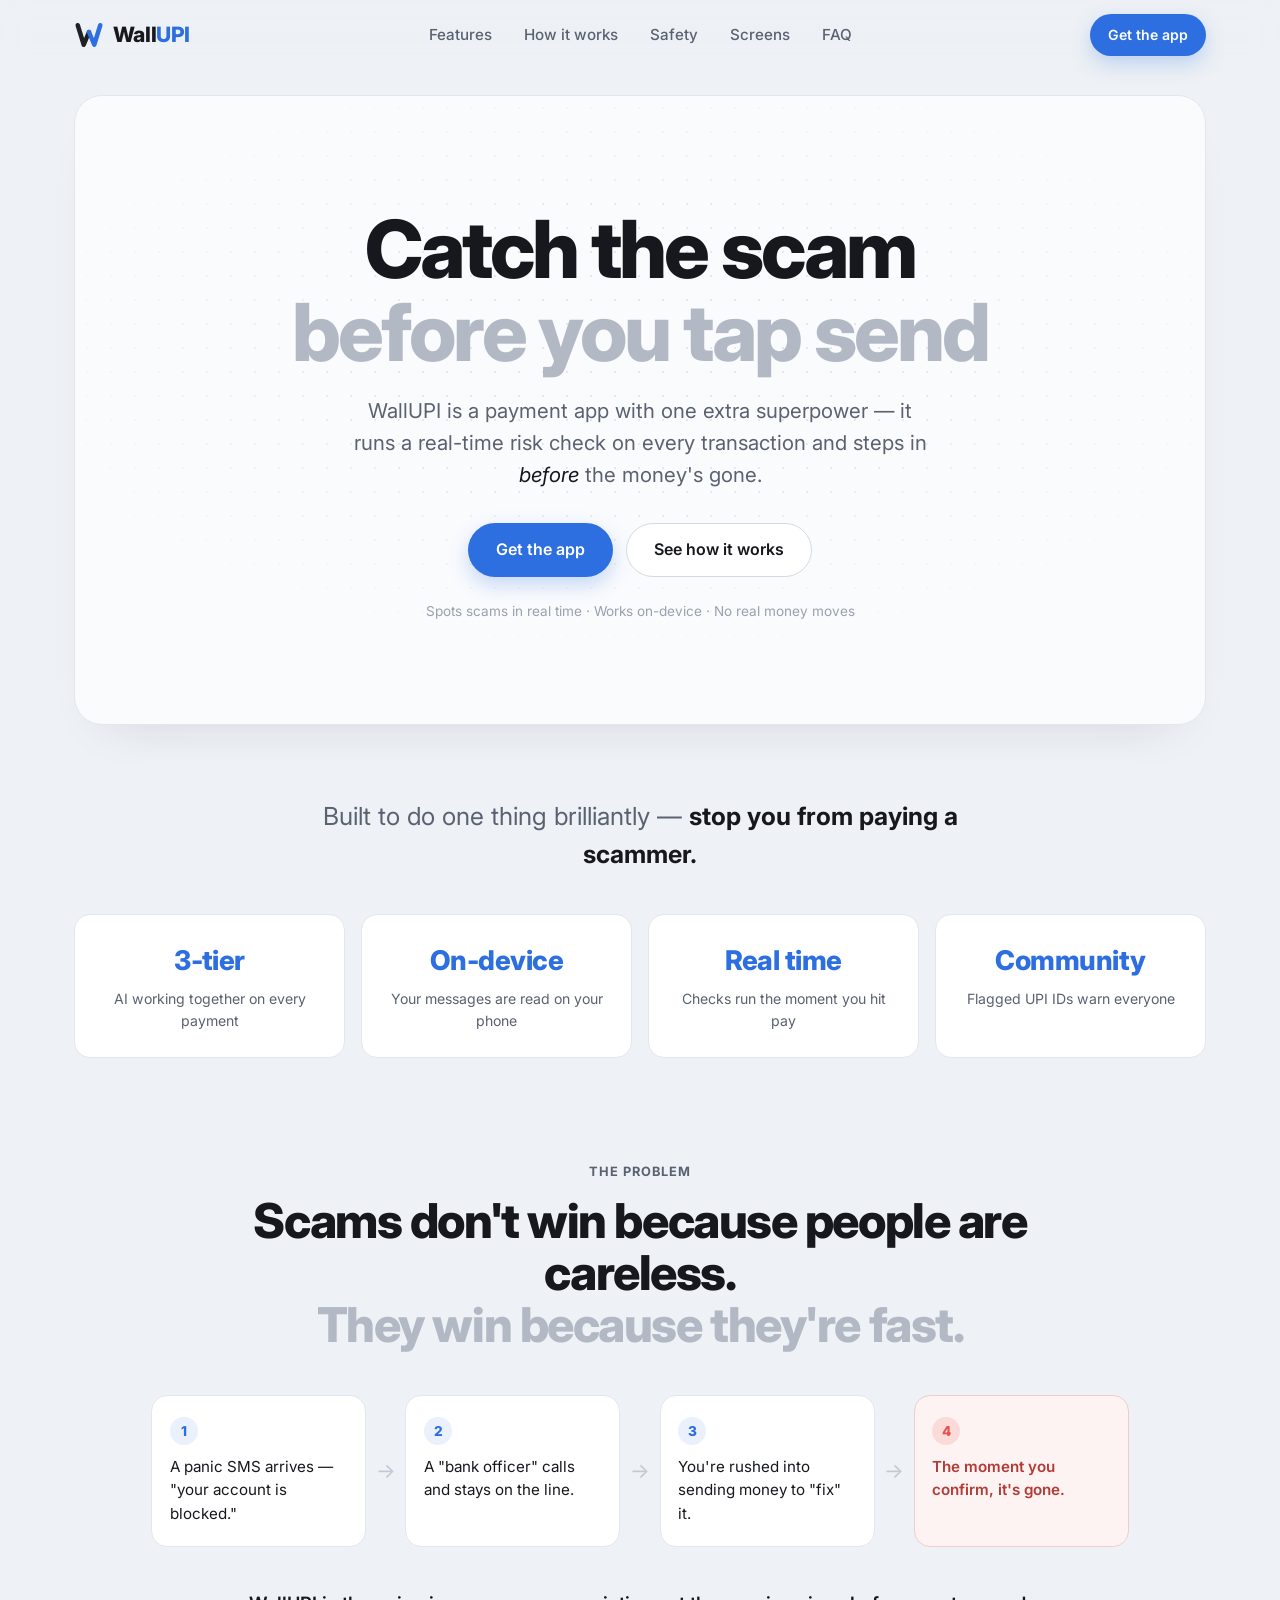
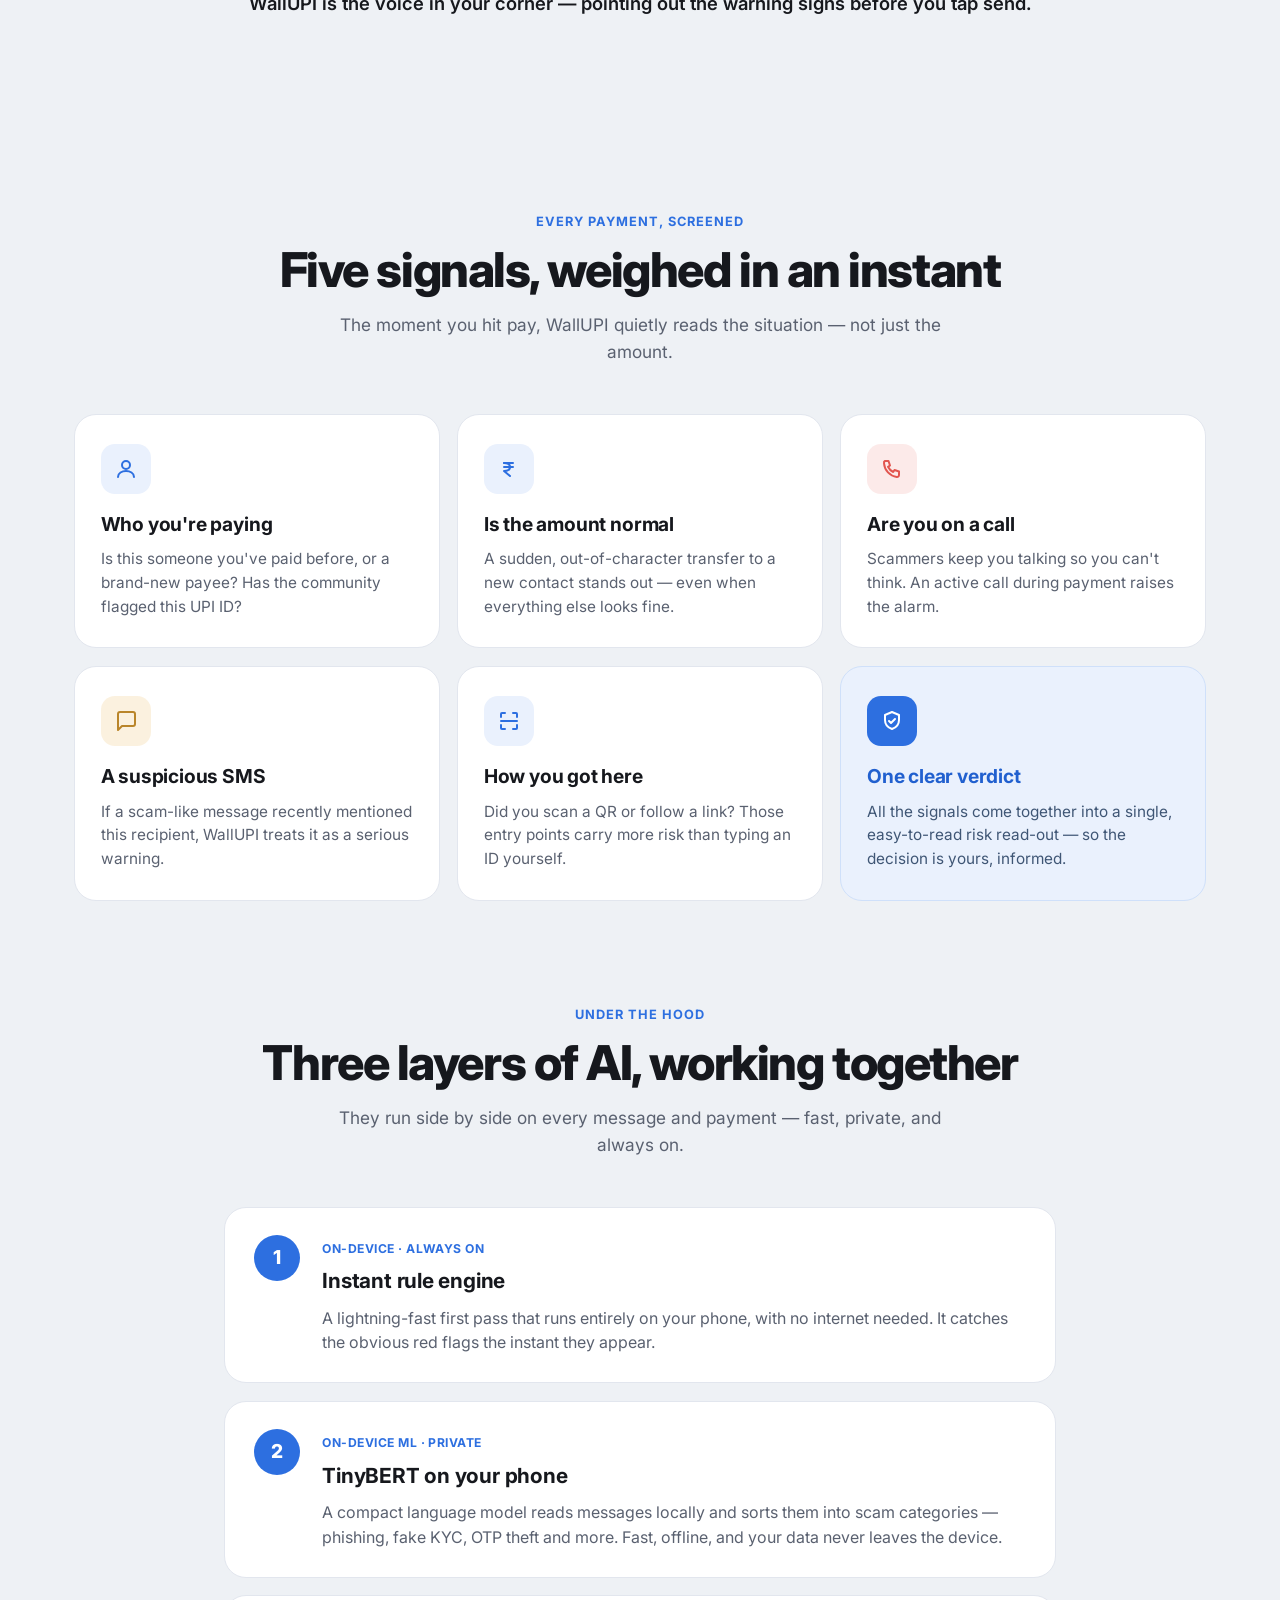
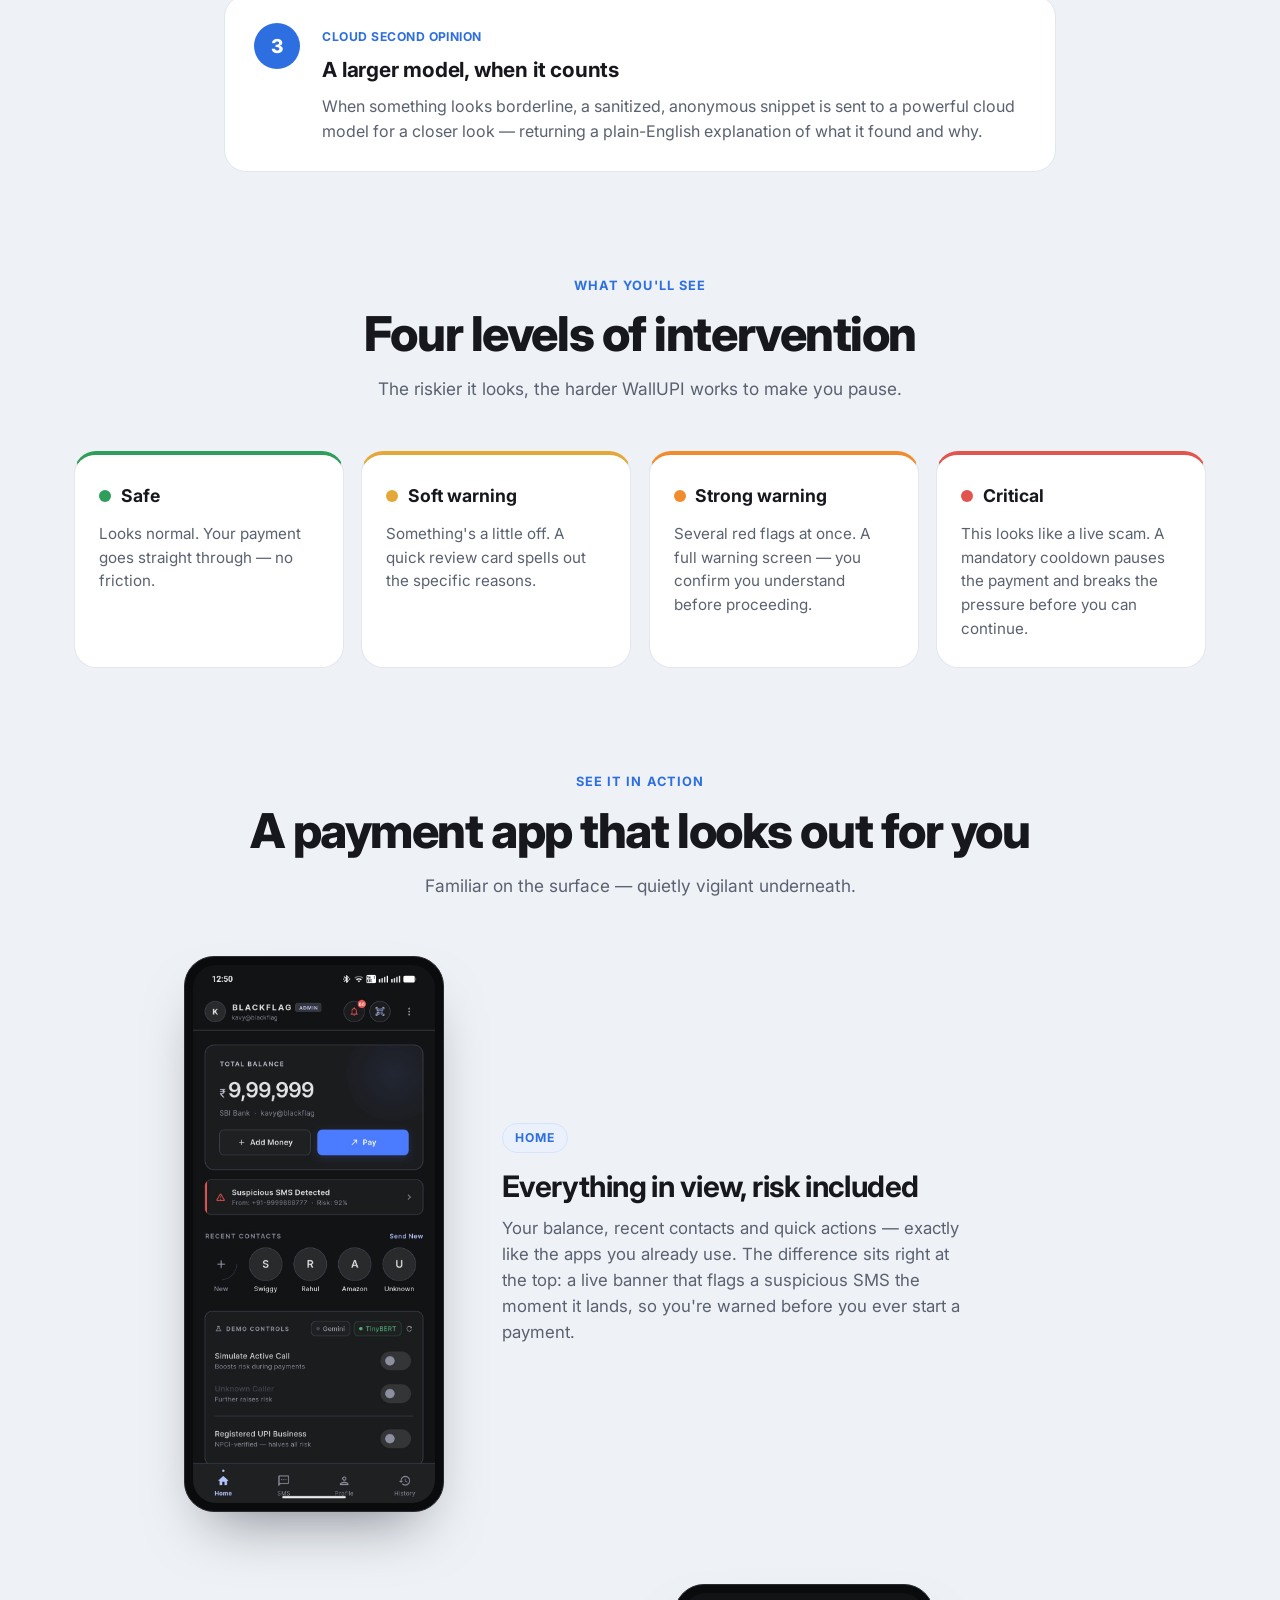
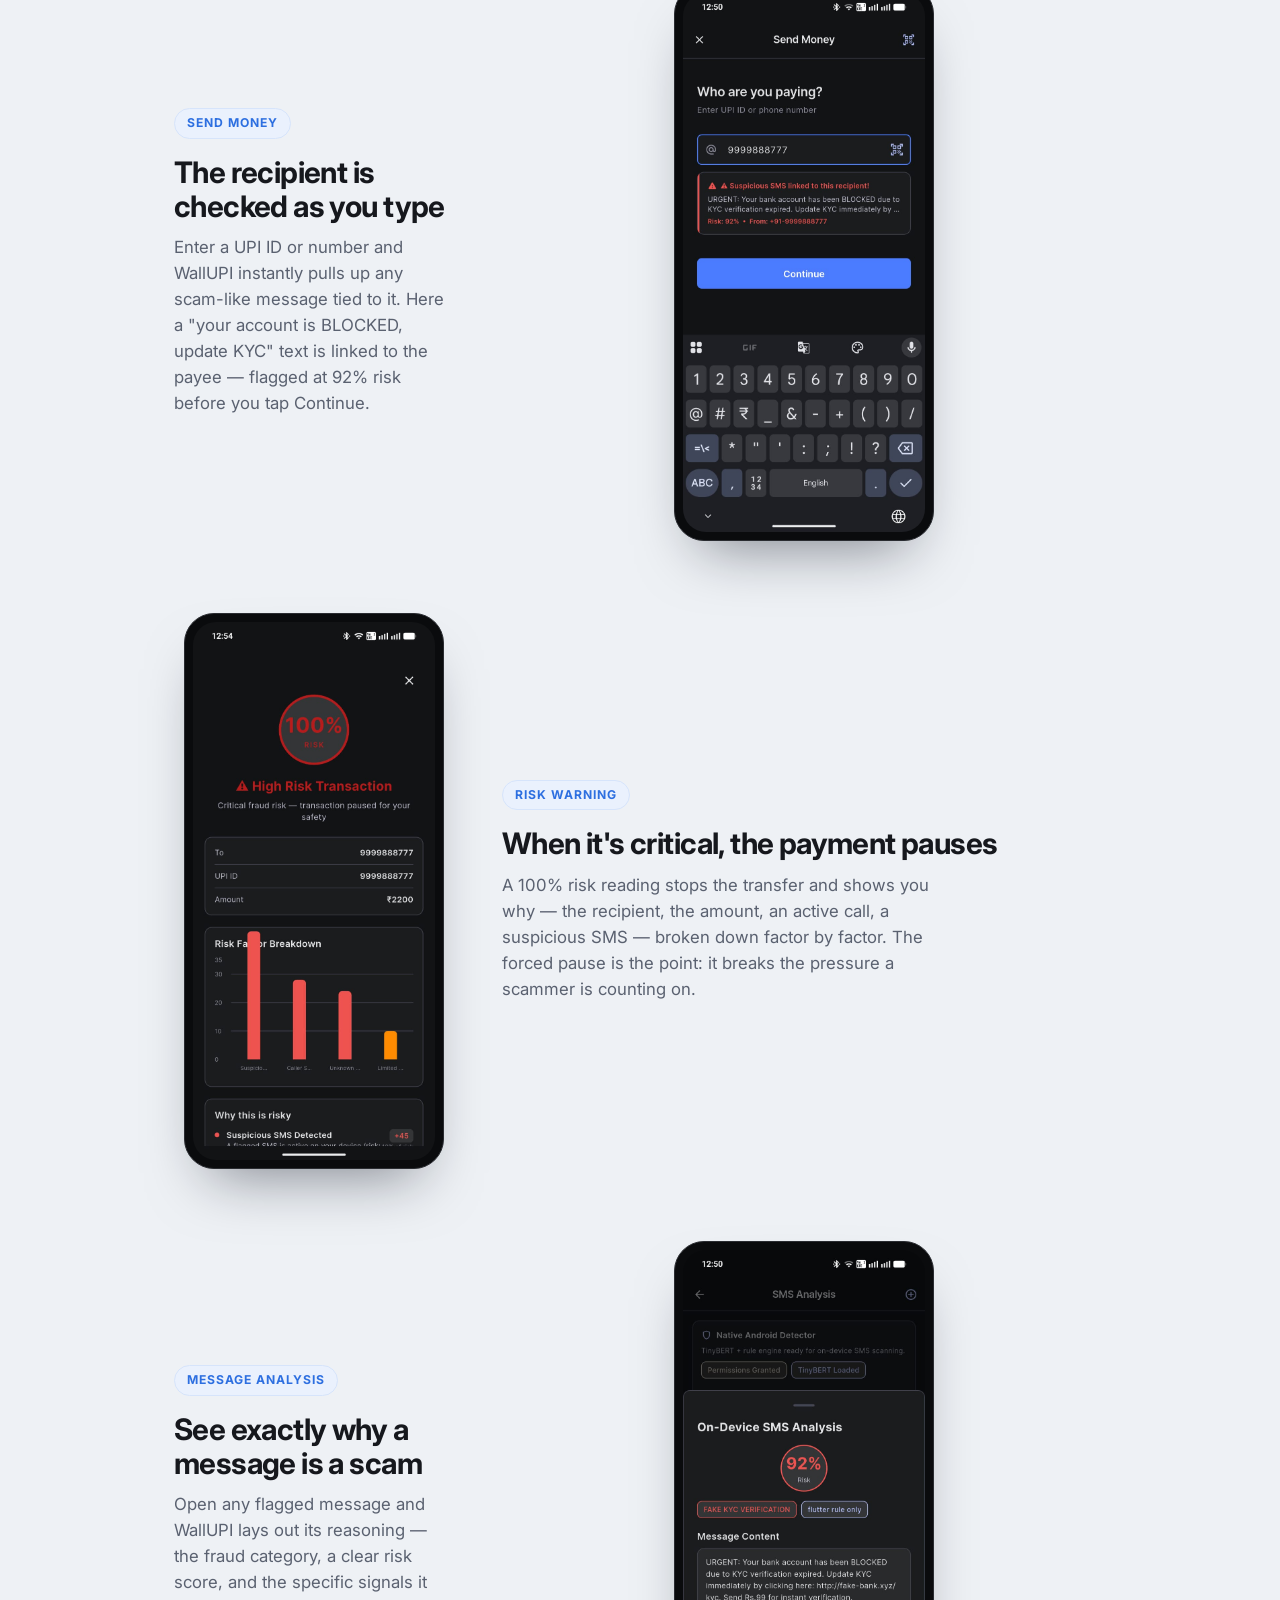
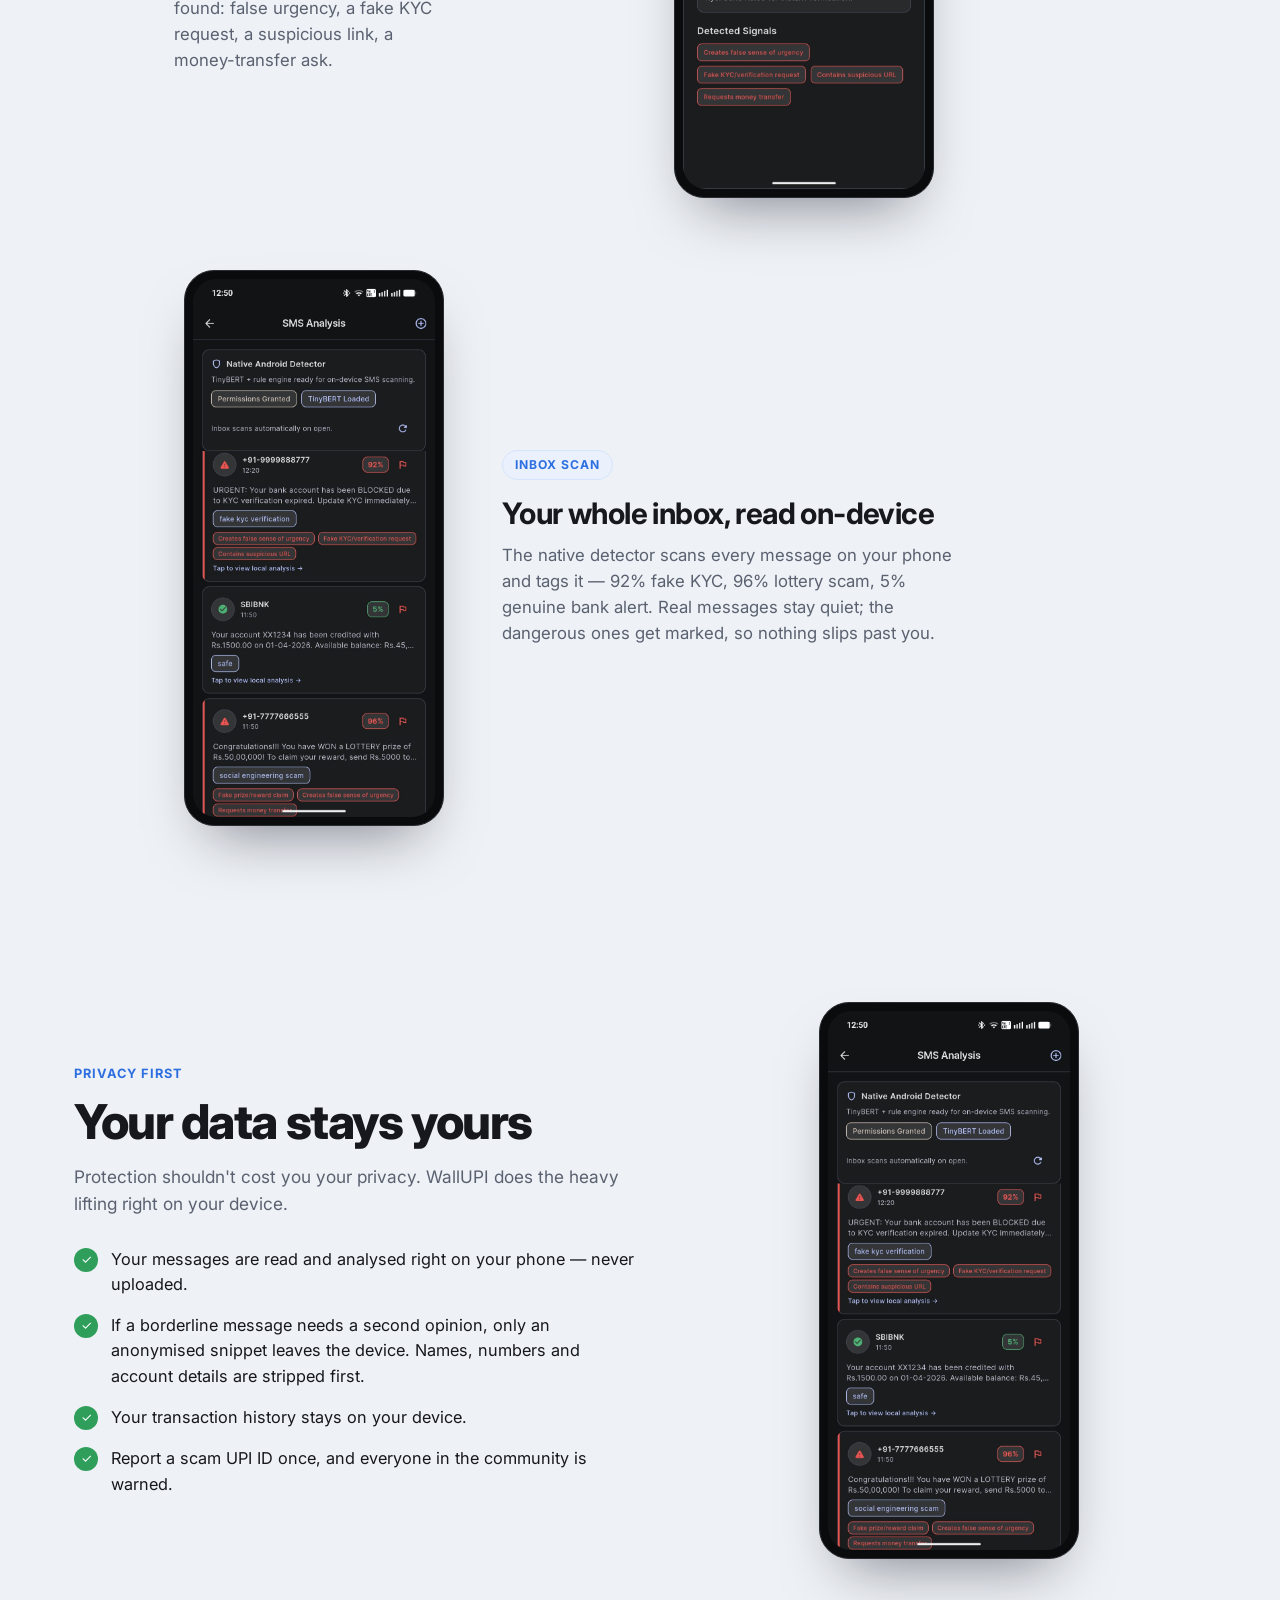
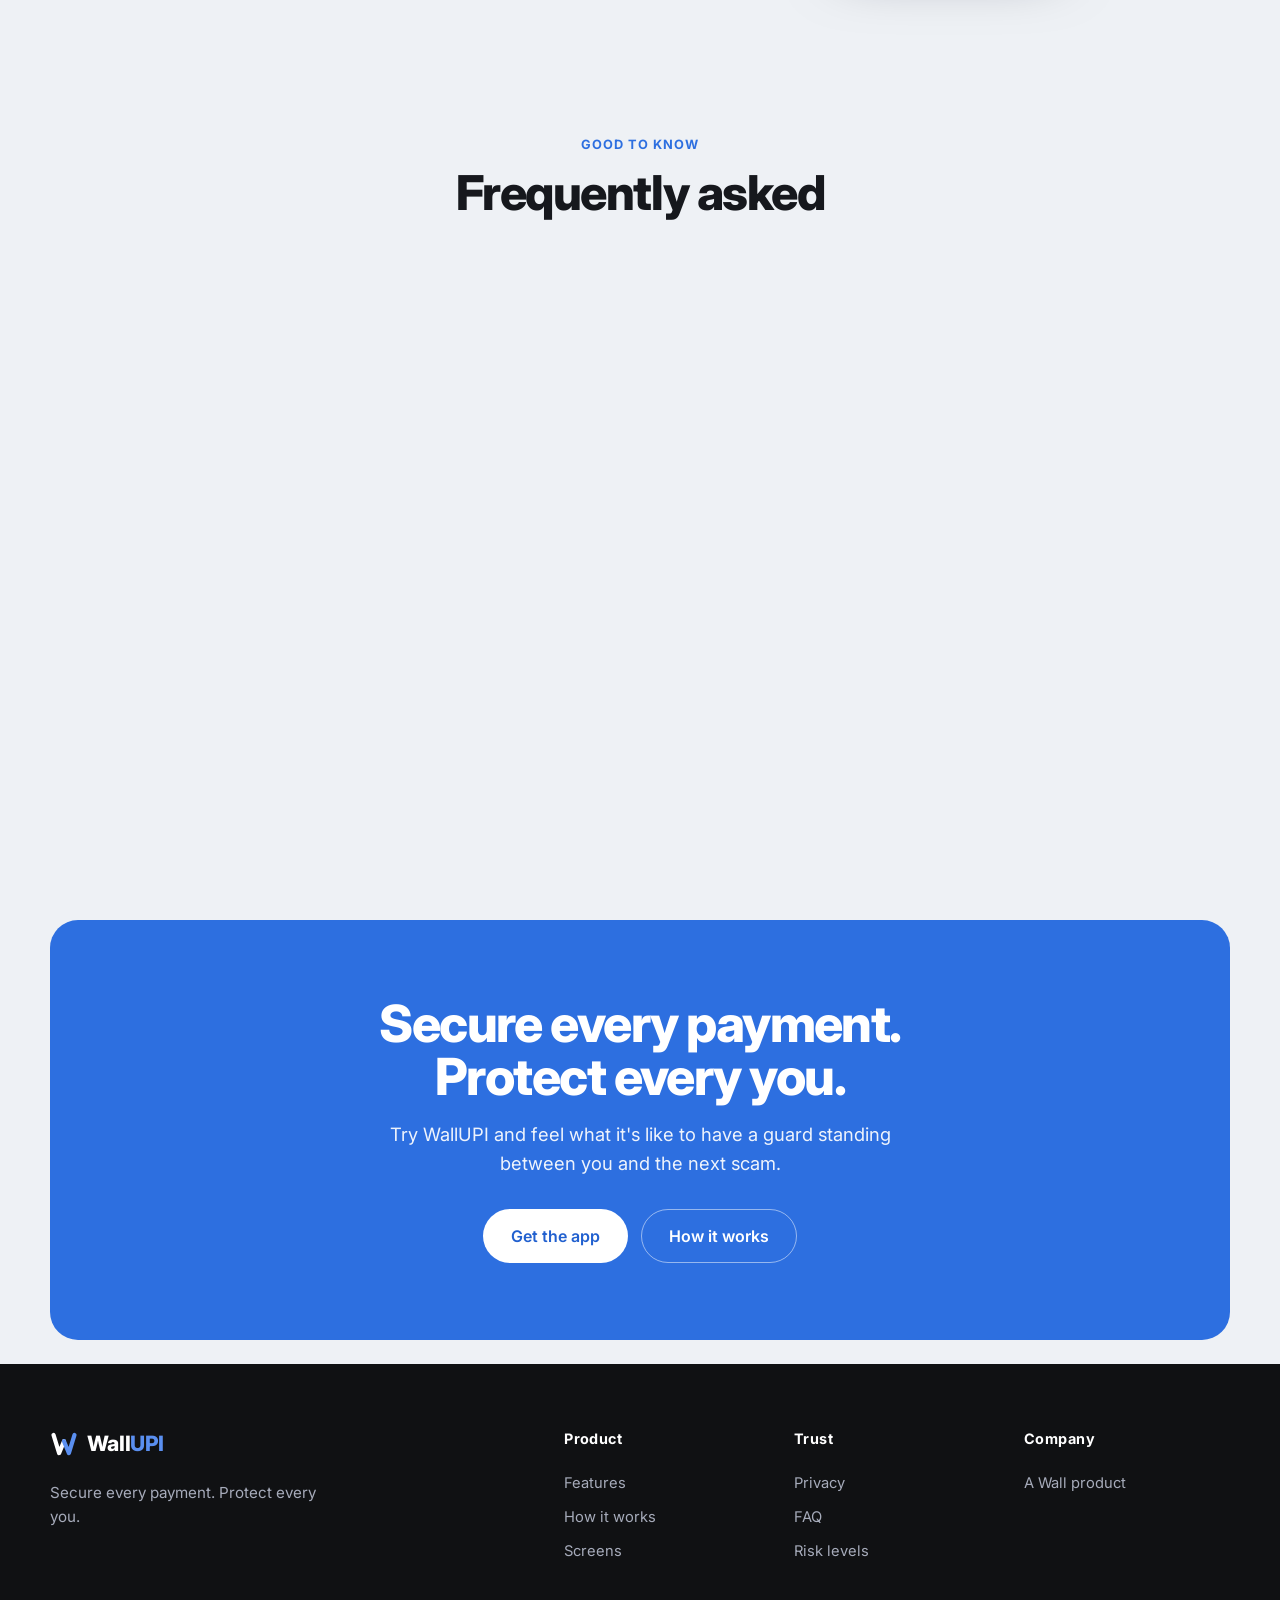
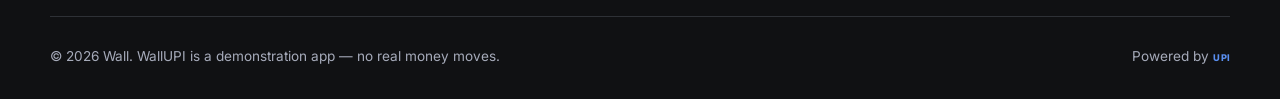
==== commit 28ca4836: "UI changes" ====
--- a/index.html
+++ b/index.html
@@ -12,28 +12,13 @@
 </head>
 <body>
 
-  <!-- ░░░ SVG defs: logo gradients (defined once, reused) ░░░ -->
-  <svg width="0" height="0" style="position:absolute" aria-hidden="true">
-    <defs>
-      <linearGradient id="wallGrad" x1="0%" y1="0%" x2="100%" y2="100%">
-        <stop offset="0%" stop-color="#1C1D1F" />
-        <stop offset="48%" stop-color="#1C1D1F" />
-        <stop offset="62%" stop-color="#1E9BF0" />
-        <stop offset="100%" stop-color="#2BB89E" />
-      </linearGradient>
-      <linearGradient id="upiGrad" x1="0%" y1="0%" x2="100%" y2="0%">
-        <stop offset="0%" stop-color="#1E9BF0" />
-        <stop offset="100%" stop-color="#2BB89E" />
-      </linearGradient>
-    </defs>
-  </svg>
-
   <!-- ░░░ NAV ░░░ -->
   <header class="nav" id="nav">
     <div class="nav-inner">
       <a href="#top" class="brand" aria-label="WallUPI home">
         <svg class="brand-mark" viewBox="0 0 40 40" width="30" height="30" aria-hidden="true">
-          <path d="M5 7 L13 33 L20 16 L27 33 L35 7" fill="none" stroke="url(#wallGrad)" stroke-width="6" stroke-linejoin="round" stroke-linecap="round"/>
+          <path class="mk-a" d="M5 7 L13 33 L20 16" fill="none" stroke-width="6" stroke-linejoin="round" stroke-linecap="round"/>
+          <path class="mk-b" d="M20 16 L27 33 L35 7" fill="none" stroke-width="6" stroke-linejoin="round" stroke-linecap="round"/>
         </svg>
         <span class="brand-word">Wall<span class="brand-upi">UPI</span></span>
       </a>
@@ -62,43 +47,8 @@
       <div class="hero-card">
         <div class="hero-dots" aria-hidden="true"></div>
 
-        <!-- floating decorative elements -->
-        <div class="float float-note reveal" aria-hidden="true">
-          <span class="float-pin"></span>
-          A brand-new payee + a panic SMS + an active call. Most apps let it through. WallUPI doesn't.
-        </div>
-
-        <div class="float float-phone reveal" aria-hidden="true">
-          <div class="phone phone-sm">
-            <img src="assets/screen-home.jpeg" alt="" loading="lazy" />
-          </div>
-        </div>
-
-        <div class="float float-alert reveal" aria-hidden="true">
-          <div class="alert-ico">⚠</div>
-          <div>
-            <strong>Suspicious SMS detected</strong>
-            <span>Linked to this recipient · Risk: High</span>
-          </div>
-        </div>
-
-        <div class="float float-safe reveal" aria-hidden="true">
-          <span class="dot-green"></span> Safe payment · cleared
-        </div>
-
-        <div class="float float-badge reveal" aria-hidden="true">
-          <div class="badge-num">3-tier</div>
-          <div class="badge-sub">AI defense <span class="upi-chip">UPI</span></div>
-        </div>
-
-        <div class="float float-meter reveal" aria-hidden="true">
-          <div class="meter-ring meter-high">100%</div>
-          <span>Risk paused</span>
-        </div>
-
         <!-- hero copy -->
         <div class="hero-copy">
-          <div class="hero-eyebrow">AI fraud protection for UPI · A Wall product</div>
           <h1 class="hero-title">
             Catch the scam<br />
             <span class="muted">before you tap send</span>
@@ -154,32 +104,44 @@
       </div>
       <div class="checks-grid">
         <article class="check-card reveal">
-          <div class="check-ico ico-blue">👤</div>
+          <div class="check-ico ico-blue">
+            <svg viewBox="0 0 24 24" fill="none" stroke="currentColor" stroke-width="2" stroke-linecap="round" stroke-linejoin="round"><circle cx="12" cy="8" r="4"/><path d="M4 20c0-4 4-6 8-6s8 2 8 6"/></svg>
+          </div>
           <h3>Who you're paying</h3>
           <p>Is this someone you've paid before, or a brand-new payee? Has the community flagged this UPI ID?</p>
         </article>
         <article class="check-card reveal">
-          <div class="check-ico ico-teal">₹</div>
+          <div class="check-ico ico-blue">
+            <svg viewBox="0 0 24 24" fill="none" stroke="currentColor" stroke-width="2" stroke-linecap="round" stroke-linejoin="round"><path d="M7 6h9"/><path d="M7 10h9"/><path d="M7 6c4 0 6 1.5 6 4s-2.5 4-6 4l6 5"/></svg>
+          </div>
           <h3>Is the amount normal</h3>
           <p>A sudden, out-of-character transfer to a new contact stands out — even when everything else looks fine.</p>
         </article>
         <article class="check-card reveal">
-          <div class="check-ico ico-red">📞</div>
+          <div class="check-ico ico-red">
+            <svg viewBox="0 0 24 24" fill="none" stroke="currentColor" stroke-width="2" stroke-linecap="round" stroke-linejoin="round"><path d="M5 4h3.5l1.5 4.5-2 1.3a11 11 0 0 0 5.2 5.2l1.3-2 4.5 1.5V18a2 2 0 0 1-2.2 2A15 15 0 0 1 4 6.2 2 2 0 0 1 5 4z"/></svg>
+          </div>
           <h3>Are you on a call</h3>
           <p>Scammers keep you talking so you can't think. An active call during payment raises the alarm.</p>
         </article>
         <article class="check-card reveal">
-          <div class="check-ico ico-amber">✉</div>
+          <div class="check-ico ico-amber">
+            <svg viewBox="0 0 24 24" fill="none" stroke="currentColor" stroke-width="2" stroke-linecap="round" stroke-linejoin="round"><path d="M21 15a2 2 0 0 1-2 2H8l-4 4V5a2 2 0 0 1 2-2h13a2 2 0 0 1 2 2z"/></svg>
+          </div>
           <h3>A suspicious SMS</h3>
           <p>If a scam-like message recently mentioned this recipient, WallUPI treats it as a serious warning.</p>
         </article>
         <article class="check-card reveal">
-          <div class="check-ico ico-violet">⛶</div>
+          <div class="check-ico ico-blue">
+            <svg viewBox="0 0 24 24" fill="none" stroke="currentColor" stroke-width="2" stroke-linecap="round" stroke-linejoin="round"><path d="M4 8V5a1 1 0 0 1 1-1h3"/><path d="M16 4h3a1 1 0 0 1 1 1v3"/><path d="M20 16v3a1 1 0 0 1-1 1h-3"/><path d="M8 20H5a1 1 0 0 1-1-1v-3"/><line x1="4" y1="12" x2="20" y2="12"/></svg>
+          </div>
           <h3>How you got here</h3>
           <p>Did you scan a QR or follow a link? Those entry points carry more risk than typing an ID yourself.</p>
         </article>
         <article class="check-card reveal accent-card">
-          <div class="check-ico ico-glow">✦</div>
+          <div class="check-ico ico-glow">
+            <svg viewBox="0 0 24 24" fill="none" stroke="currentColor" stroke-width="2" stroke-linecap="round" stroke-linejoin="round"><path d="M12 3l7 3v5c0 4.5-3 7.6-7 9-4-1.4-7-4.5-7-9V6z"/><path d="M9 12l2 2 4-4"/></svg>
+          </div>
           <h3>One clear verdict</h3>
           <p>All the signals come together into a single, easy-to-read risk read-out — so the decision is yours, informed.</p>
         </article>
@@ -256,36 +218,50 @@
         <p class="section-desc">Familiar on the surface — quietly vigilant underneath.</p>
       </div>
 
-      <div class="gallery">
-        <div class="gallery-tabs" id="galleryTabs">
-          <button class="gtab active" data-target="g-home">Home</button>
-          <button class="gtab" data-target="g-send">Send Money</button>
-          <button class="gtab" data-target="g-risk">Risk Warning</button>
-          <button class="gtab" data-target="g-sms-modal">SMS Analysis</button>
-          <button class="gtab" data-target="g-sms-list">SMS Inbox</button>
-        </div>
-
-        <div class="gallery-stage">
-          <figure class="gslide active" id="g-home">
-            <div class="phone"><img src="assets/screen-home.jpeg" alt="WallUPI home screen showing balance, recent contacts and a suspicious-SMS banner" loading="lazy" /></div>
-            <figcaption>Your balance, contacts and an at-a-glance risk banner — the moment anything looks off, you know.</figcaption>
-          </figure>
-          <figure class="gslide" id="g-send">
-            <div class="phone"><img src="assets/screen-send.jpeg" alt="Send Money screen warning that a suspicious SMS is linked to the recipient" loading="lazy" /></div>
-            <figcaption>Type a recipient and WallUPI instantly surfaces any scam SMS linked to that number.</figcaption>
-          </figure>
-          <figure class="gslide" id="g-risk">
-            <div class="phone"><img src="assets/screen-risk.jpeg" alt="High risk transaction screen with risk factor breakdown" loading="lazy" /></div>
-            <figcaption>When risk is critical, the payment is paused and every reason is laid out clearly.</figcaption>
-          </figure>
-          <figure class="gslide" id="g-sms-modal">
-            <div class="phone"><img src="assets/screen-sms-modal.jpeg" alt="On-device SMS analysis showing fake KYC verification detection" loading="lazy" /></div>
-            <figcaption>On-device analysis breaks down exactly which scam signals a message contains.</figcaption>
-          </figure>
-          <figure class="gslide" id="g-sms-list">
-            <div class="phone"><img src="assets/screen-sms-list.jpeg" alt="SMS inbox scan listing messages with risk scores" loading="lazy" /></div>
-            <figcaption>Your inbox, scanned automatically — safe messages stay quiet, scams get flagged.</figcaption>
-          </figure>
+      <div class="screens-list">
+        <div class="screen-row reveal">
+          <div class="screen-phone"><div class="phone"><img src="assets/screen-home.jpeg" alt="WallUPI home screen showing balance, recent contacts and a suspicious-SMS banner" loading="lazy" /></div></div>
+          <div class="screen-text">
+            <span class="screen-step">Home</span>
+            <h3>Everything in view, risk included</h3>
+            <p>Your balance, recent contacts and quick actions — exactly like the apps you already use. The difference sits right at the top: a live banner that flags a suspicious SMS the moment it lands, so you're warned before you ever start a payment.</p>
+          </div>
+        </div>
+
+        <div class="screen-row reveal">
+          <div class="screen-phone"><div class="phone"><img src="assets/screen-send.jpeg" alt="Send Money screen warning that a suspicious SMS is linked to the recipient" loading="lazy" /></div></div>
+          <div class="screen-text">
+            <span class="screen-step">Send money</span>
+            <h3>The recipient is checked as you type</h3>
+            <p>Enter a UPI ID or number and WallUPI instantly pulls up any scam-like message tied to it. Here a "your account is BLOCKED, update KYC" text is linked to the payee — flagged at 92% risk before you tap Continue.</p>
+          </div>
+        </div>
+
+        <div class="screen-row reveal">
+          <div class="screen-phone"><div class="phone"><img src="assets/screen-risk.jpeg" alt="High risk transaction screen with a risk factor breakdown chart" loading="lazy" /></div></div>
+          <div class="screen-text">
+            <span class="screen-step">Risk warning</span>
+            <h3>When it's critical, the payment pauses</h3>
+            <p>A 100% risk reading stops the transfer and shows you why — the recipient, the amount, an active call, a suspicious SMS — broken down factor by factor. The forced pause is the point: it breaks the pressure a scammer is counting on.</p>
+          </div>
+        </div>
+
+        <div class="screen-row reveal">
+          <div class="screen-phone"><div class="phone"><img src="assets/screen-sms-modal.jpeg" alt="On-device SMS analysis showing fake KYC verification detection" loading="lazy" /></div></div>
+          <div class="screen-text">
+            <span class="screen-step">Message analysis</span>
+            <h3>See exactly why a message is a scam</h3>
+            <p>Open any flagged message and WallUPI lays out its reasoning — the fraud category, a clear risk score, and the specific signals it found: false urgency, a fake KYC request, a suspicious link, a money-transfer ask.</p>
+          </div>
+        </div>
+
+        <div class="screen-row reveal">
+          <div class="screen-phone"><div class="phone"><img src="assets/screen-sms-list.jpeg" alt="SMS inbox scanned on-device, each message tagged with a risk score" loading="lazy" /></div></div>
+          <div class="screen-text">
+            <span class="screen-step">Inbox scan</span>
+            <h3>Your whole inbox, read on-device</h3>
+            <p>The native detector scans every message on your phone and tags it — 92% fake KYC, 96% lottery scam, 5% genuine bank alert. Real messages stay quiet; the dangerous ones get marked, so nothing slips past you.</p>
+          </div>
         </div>
       </div>
     </section>
@@ -295,25 +271,17 @@
       <div class="safety-inner">
         <div class="safety-copy reveal">
           <div class="section-eyebrow accent">Privacy first</div>
-          <h2 class="section-title light">Your data stays yours</h2>
+          <h2 class="section-title">Your data stays yours</h2>
           <p class="section-desc dark-on-light">Protection shouldn't cost you your privacy. WallUPI does the heavy lifting right on your device.</p>
           <ul class="safety-list">
-            <li><span class="check">✓</span> Your messages are analyzed <strong>on your phone</strong>, not in the cloud.</li>
-            <li><span class="check">✓</span> Only <strong>sanitized, anonymous</strong> snippets ever leave the device — names, numbers and account details are stripped first.</li>
-            <li><span class="check">✓</span> Your transaction history is <strong>stored locally</strong>.</li>
-            <li><span class="check">✓</span> Flag a UPI ID and the whole community benefits.</li>
+            <li><span class="check">✓</span> Your messages are read and analysed right on your phone — never uploaded.</li>
+            <li><span class="check">✓</span> If a borderline message needs a second opinion, only an anonymised snippet leaves the device. Names, numbers and account details are stripped first.</li>
+            <li><span class="check">✓</span> Your transaction history stays on your device.</li>
+            <li><span class="check">✓</span> Report a scam UPI ID once, and everyone in the community is warned.</li>
           </ul>
         </div>
-        <div class="safety-visual reveal" aria-hidden="true">
-          <div class="shield-card">
-            <div class="shield-ico">🛡</div>
-            <div class="shield-rows">
-              <div class="srow"><span>SMS read on-device</span><span class="srow-ok">Private</span></div>
-              <div class="srow"><span>Personal details</span><span class="srow-ok">Stripped</span></div>
-              <div class="srow"><span>History</span><span class="srow-ok">Local only</span></div>
-              <div class="srow"><span>Community reports</span><span class="srow-ok">Shared safely</span></div>
-            </div>
-          </div>
+        <div class="safety-visual reveal">
+          <div class="phone"><img src="assets/screen-sms-list.jpeg" alt="WallUPI scanning the SMS inbox on-device with a native Android detector" loading="lazy" /></div>
         </div>
       </div>
     </section>
@@ -326,24 +294,28 @@
       </div>
       <div class="faq-list">
         <details class="faq-item reveal">
-          <summary>Does WallUPI move real money?</summary>
-          <p>No. WallUPI is a demonstration app — no real money moves. But the fraud detection underneath is real, the same logic that would protect you in a live payment.</p>
-        </details>
-        <details class="faq-item reveal">
-          <summary>Does it work without internet?</summary>
-          <p>The first two layers of protection run entirely on your device, with no connection needed. The cloud second opinion only kicks in for borderline cases.</p>
-        </details>
-        <details class="faq-item reveal">
-          <summary>Why does being on a call matter?</summary>
-          <p>It's one of the strongest signs of a live scam. Fraudsters stay on the line and keep talking so you don't have a moment to think — so WallUPI takes it seriously.</p>
-        </details>
-        <details class="faq-item reveal">
-          <summary>What happens at the critical level?</summary>
-          <p>The payment is paused with a mandatory cooldown. That brief, enforced break is designed to defuse the pressure scammers rely on — giving you time to hang up and reconsider.</p>
-        </details>
-        <details class="faq-item reveal">
-          <summary>Who is WallUPI for?</summary>
-          <p>It's a demonstration of what proactive fraud prevention could look like if it were built into payment apps by default — useful for showcases, research and education.</p>
+          <summary>What exactly is WallUPI?</summary>
+          <p>A UPI payment app with a scam check built in. Every time you pay, it reads the situation — the recipient, the amount, your recent messages and whether you're on a call — and steps in before the money leaves your account. It's a demonstration app, so no real money moves, but the detection underneath is real.</p>
+        </details>
+        <details class="faq-item reveal">
+          <summary>How does it catch a scam I can't see?</summary>
+          <p>It weighs five signals at once: who you're paying, whether the amount is unusual for you, whether you're on a call right now, whether a scam-like SMS recently mentioned this number, and how you reached the payment screen. Together they produce a single risk score from 0 to 100.</p>
+        </details>
+        <details class="faq-item reveal">
+          <summary>Will it block my payment, or just warn me?</summary>
+          <p>It depends on the score. Low risk goes straight through. Medium risk shows a quick review card. High risk asks you to confirm you understand the warning. Critical risk pauses the payment with a forced cooldown — enough time to break the pressure and think again.</p>
+        </details>
+        <details class="faq-item reveal">
+          <summary>It reads my SMS — is that private?</summary>
+          <p>Yes. Messages are analysed on your device, not in the cloud. Only when something looks genuinely borderline is an anonymised snippet sent for a second opinion, with names, numbers and account details removed first.</p>
+        </details>
+        <details class="faq-item reveal">
+          <summary>Does it need an internet connection?</summary>
+          <p>No. The on-device rule engine and the TinyBERT model handle the everyday checks completely offline. The cloud model is only consulted for the rare borderline case.</p>
+        </details>
+        <details class="faq-item reveal">
+          <summary>How is this different from my current UPI app?</summary>
+          <p>Most apps move the money the instant you confirm. WallUPI adds a safety layer that looks for fraud first — so a scam is caught before you tap send, not reported after the money's already gone.</p>
         </details>
       </div>
     </section>
@@ -368,7 +340,8 @@
       <div class="footer-brand">
         <a href="#top" class="brand brand-footer" aria-label="WallUPI home">
           <svg class="brand-mark" viewBox="0 0 40 40" width="28" height="28" aria-hidden="true">
-            <path d="M5 7 L13 33 L20 16 L27 33 L35 7" fill="none" stroke="url(#wallGrad)" stroke-width="6" stroke-linejoin="round" stroke-linecap="round"/>
+            <path class="mk-a" d="M5 7 L13 33 L20 16" fill="none" stroke-width="6" stroke-linejoin="round" stroke-linecap="round"/>
+            <path class="mk-b" d="M20 16 L27 33 L35 7" fill="none" stroke-width="6" stroke-linejoin="round" stroke-linecap="round"/>
           </svg>
           <span class="brand-word">Wall<span class="brand-upi">UPI</span></span>
         </a>
--- a/styles.css
+++ b/styles.css
@@ -1,46 +1,44 @@
 /* ═══════════════════════════════════════════════════════════
    WallUPI — product site
-   Light hero · dark feature sections
+   One consistent light surface · dark only where it belongs
+   (the phone screenshots and the privacy card)
    ═══════════════════════════════════════════════════════════ */
 
 :root {
-  /* brand */
-  --blue:        #4B7BFF;
-  --cobalt:      #638AFF;
-  --periwinkle:  #B5C4FF;
-  --teal:        #2BB89E;
-  --skyblue:     #1E9BF0;
-
-  /* dark surfaces */
-  --d-base:   #121315;
-  --d-deep:   #0D0E10;
-  --d-card:   #1B1C1E;
-  --d-card2:  #1F2022;
-  --d-chip:   #2a2b2e;
-  --d-line:   #2e3033;
-
-  /* light surfaces */
-  --l-page:   #eef0f3;
+  /* brand — single blue accent, taken from the logo */
+  --blue:       #2d6fe0;
+  --blue-dark:  #2160cf;
+  --blue-soft:  #eaf1fd;
+  --logo-black: #1f2125;
+
+  /* one light page surface, used everywhere */
+  --l-page:   #eef1f5;
   --l-card:   #ffffff;
-  --l-line:   #e3e6ec;
-
-  /* text */
-  --ink:        #16181d;
-  --ink-soft:   #5a6170;
+  --l-line:   #e2e6ee;
+  --l-line-2: #d4dae4;
+
+  /* dark surfaces — only phone frames, the privacy card, the footer */
+  --d-base:   #15171a;
+  --d-deep:   #101113;
+  --d-card:   #1d1f22;
+  --d-line:   #2e3136;
   --on-dark:    #E7E8EC;
   --on-dark-2:  #a6abba;
 
+  /* text */
+  --ink:      #16181d;
+  --ink-soft: #5a6170;
+  --ink-mute: #9aa1af;
+
   /* risk semantic */
-  --safe:     #4DB374;
+  --safe:     #2f9e5b;
   --amber:    #E3A838;
-  --orange:   #FF8C00;
-  --red:      #EF5350;
-  --critical: #B71C1C;
+  --orange:   #F08C2E;
+  --red:      #E2554F;
 
   --maxw: 1180px;
   --radius: 16px;
-  --radius-lg: 24px;
-
+  --radius-lg: 22px;
   --ease: cubic-bezier(.22,.61,.36,1);
 }
 
@@ -59,6 +57,10 @@
 
 img { max-width: 100%; display: block; }
 a { color: inherit; text-decoration: none; }
+
+/* ── Logo mark (two-tone W) ──────────────────────────── */
+.brand-mark .mk-a { stroke: var(--logo-black); }
+.brand-mark .mk-b { stroke: var(--blue); }
 
 /* ── Buttons ─────────────────────────────────────────── */
 .btn {
@@ -69,33 +71,33 @@
   padding: .7rem 1.3rem;
   border: 1px solid transparent;
   cursor: pointer;
-  transition: transform .15s var(--ease), box-shadow .2s var(--ease), background .2s, color .2s;
+  transition: transform .15s var(--ease), box-shadow .2s var(--ease), background .2s, color .2s, border-color .2s;
   white-space: nowrap;
 }
 .btn:hover { transform: translateY(-2px); }
 .btn-sm { padding: .55rem 1.05rem; font-size: .88rem; }
 .btn-lg { padding: .85rem 1.7rem; font-size: 1rem; }
 
-.btn-primary { background: var(--blue); color: #fff; box-shadow: 0 8px 22px rgba(75,123,255,.30); }
-.btn-primary:hover { background: #3d6bff; box-shadow: 0 12px 30px rgba(75,123,255,.42); }
-
-.btn-ghost { background: #fff; color: var(--ink); border-color: var(--l-line); }
-.btn-ghost:hover { border-color: #c7ccd6; }
-
-.btn-light { background: #fff; color: var(--ink); }
-.btn-outline-light { background: transparent; color: #fff; border-color: rgba(255,255,255,.35); }
-.btn-outline-light:hover { background: rgba(255,255,255,.1); }
+.btn-primary { background: var(--blue); color: #fff; box-shadow: 0 8px 20px rgba(45,111,224,.25); }
+.btn-primary:hover { background: var(--blue-dark); box-shadow: 0 12px 26px rgba(45,111,224,.34); }
+
+.btn-ghost { background: #fff; color: var(--ink); border-color: var(--l-line-2); }
+.btn-ghost:hover { border-color: #b9c0cd; }
+
+.btn-light { background: #fff; color: var(--blue-dark); }
+.btn-outline-light { background: transparent; color: #fff; border-color: rgba(255,255,255,.5); }
+.btn-outline-light:hover { background: rgba(255,255,255,.12); }
 
 /* ── NAV ─────────────────────────────────────────────── */
 .nav {
   position: sticky; top: 0; z-index: 100;
   backdrop-filter: blur(12px);
-  background: rgba(238,240,243,.72);
+  background: rgba(238,241,245,.78);
   border-bottom: 1px solid transparent;
   transition: background .25s, border-color .25s, box-shadow .25s;
 }
 .nav.scrolled {
-  background: rgba(255,255,255,.85);
+  background: rgba(255,255,255,.88);
   border-bottom-color: var(--l-line);
   box-shadow: 0 4px 20px rgba(20,24,40,.05);
 }
@@ -107,10 +109,7 @@
 .brand { display: inline-flex; align-items: center; gap: .55rem; }
 .brand-mark { flex: none; }
 .brand-word { font-weight: 800; font-size: 1.32rem; letter-spacing: -.02em; color: var(--ink); }
-.brand-upi {
-  background: linear-gradient(90deg, var(--skyblue), var(--teal));
-  -webkit-background-clip: text; background-clip: text; color: transparent;
-}
+.brand-upi { color: var(--blue); }
 
 .nav-links { display: flex; gap: 2rem; }
 .nav-links a { font-weight: 500; font-size: .95rem; color: var(--ink-soft); transition: color .15s; }
@@ -128,115 +127,42 @@
 .hero { max-width: var(--maxw); margin: 0 auto; padding: 1.5rem 1.5rem 0; }
 .hero-card {
   position: relative;
-  background: linear-gradient(180deg, #fbfcfe 0%, #f4f6fa 100%);
+  background: #fafbfd;
   border: 1px solid var(--l-line);
   border-radius: 28px;
-  padding: clamp(3rem, 8vw, 6.5rem) 1.5rem clamp(3.5rem, 7vw, 6rem);
+  padding: clamp(3.5rem, 9vw, 7rem) 1.5rem clamp(4rem, 8vw, 7rem);
   overflow: hidden;
-  box-shadow: 0 30px 60px -30px rgba(30,40,80,.18);
+  box-shadow: 0 24px 50px -34px rgba(30,40,80,.18);
 }
 .hero-dots {
   position: absolute; inset: 0;
-  background-image: radial-gradient(circle, #d3d8e2 1.1px, transparent 1.1px);
-  background-size: 22px 22px;
-  -webkit-mask-image: radial-gradient(ellipse 80% 70% at 50% 40%, #000 30%, transparent 75%);
-  mask-image: radial-gradient(ellipse 80% 70% at 50% 40%, #000 30%, transparent 75%);
-  opacity: .7; pointer-events: none;
-}
-.hero-copy { position: relative; z-index: 3; max-width: 760px; margin: 0 auto; text-align: center; }
-.hero-eyebrow {
-  display: inline-block; font-weight: 600; font-size: .8rem; letter-spacing: .04em;
-  text-transform: uppercase; color: var(--blue);
-  background: #eaf0ff; border: 1px solid #d9e3ff;
-  padding: .4rem .9rem; border-radius: 999px; margin-bottom: 1.4rem;
-}
+  background-image: radial-gradient(circle, #d6dbe5 1.1px, transparent 1.1px);
+  background-size: 24px 24px;
+  -webkit-mask-image: radial-gradient(ellipse 78% 68% at 50% 42%, #000 28%, transparent 74%);
+  mask-image: radial-gradient(ellipse 78% 68% at 50% 42%, #000 28%, transparent 74%);
+  opacity: .6; pointer-events: none;
+}
+.hero-copy { position: relative; z-index: 3; max-width: 720px; margin: 0 auto; text-align: center; }
 .hero-title {
   font-size: clamp(2.6rem, 7vw, 5rem);
-  line-height: 1.02; letter-spacing: -.035em; font-weight: 800;
-  margin: 0 0 1.3rem;
-}
-.hero-title .muted { color: #aeb4c0; }
-.hero-sub { font-size: clamp(1.05rem, 2vw, 1.3rem); color: var(--ink-soft); max-width: 600px; margin: 0 auto 2rem; }
+  line-height: 1.03; letter-spacing: -.035em; font-weight: 800;
+  margin: 0 0 1.4rem;
+}
+.hero-title .muted { color: #b3b9c4; }
+.hero-sub { font-size: clamp(1.05rem, 2vw, 1.28rem); color: var(--ink-soft); max-width: 580px; margin: 0 auto 2rem; }
 .hero-sub em { font-style: italic; color: var(--ink); }
 .hero-cta { display: flex; gap: .8rem; justify-content: center; flex-wrap: wrap; }
-.hero-foot { margin-top: 1.5rem; font-size: .85rem; color: #9aa1af; }
-
-/* floating elements */
-.float { position: absolute; z-index: 2; }
-@media (min-width: 980px) {
-  .float-note {
-    top: 8%; left: 3%; max-width: 215px;
-    background: #fff7d6; border: 1px solid #f1e3a8;
-    color: #5e5326; font-size: .82rem; font-weight: 500;
-    padding: 1rem 1rem .9rem; border-radius: 6px;
-    box-shadow: 0 14px 28px -10px rgba(120,100,30,.35); transform: rotate(-4deg);
-  }
-  .float-pin { position: absolute; top: -7px; left: 50%; width: 12px; height: 12px; border-radius: 50%; background: #e25c4b; box-shadow: 0 2px 4px rgba(0,0,0,.25); transform: translateX(-50%); }
-
-  .float-phone { bottom: -6%; left: 1%; }
-  .float-alert {
-    top: 20%; right: 2%;
-    display: flex; gap: .7rem; align-items: center;
-    background: #fff; border: 1px solid var(--l-line);
-    border-left: 4px solid var(--red);
-    padding: .85rem 1rem; border-radius: 12px; max-width: 250px;
-    box-shadow: 0 16px 34px -14px rgba(40,20,20,.28); transform: rotate(2deg);
-  }
-  .float-alert .alert-ico { color: var(--red); font-size: 1.2rem; }
-  .float-alert strong { display: block; font-size: .85rem; color: var(--ink); }
-  .float-alert span { font-size: .76rem; color: var(--ink-soft); }
-
-  .float-safe {
-    bottom: 16%; right: 5%;
-    background: #fff; border: 1px solid var(--l-line);
-    padding: .6rem 1rem; border-radius: 999px; font-size: .82rem; font-weight: 600; color: #2c7a4d;
-    box-shadow: 0 12px 26px -12px rgba(20,60,40,.3); display: flex; align-items: center; gap: .5rem; transform: rotate(-3deg);
-  }
-  .float-badge {
-    top: 12%; right: 14%;
-    background: #fff; border: 1px solid var(--l-line);
-    padding: .7rem 1rem; border-radius: 14px; text-align: center;
-    box-shadow: 0 14px 30px -14px rgba(30,40,80,.28); transform: rotate(3deg);
-  }
-  .float-badge .badge-num { font-weight: 800; font-size: 1.15rem; color: var(--ink); letter-spacing: -.02em; }
-  .float-badge .badge-sub { font-size: .72rem; color: var(--ink-soft); display: flex; gap: .35rem; align-items: center; justify-content: center; }
-
-  .float-meter {
-    bottom: 30%; left: 6%;
-    background: #fff; border: 1px solid var(--l-line);
-    padding: .7rem .8rem; border-radius: 16px; text-align: center; width: 92px;
-    box-shadow: 0 14px 30px -14px rgba(60,20,20,.3); transform: rotate(-5deg);
-  }
-  .float-meter span { font-size: .68rem; color: var(--ink-soft); display: block; margin-top: .35rem; font-weight: 600; }
-  .meter-ring {
-    width: 56px; height: 56px; border-radius: 50%; margin: 0 auto;
-    display: flex; align-items: center; justify-content: center;
-    font-weight: 800; font-size: .9rem;
-    border: 4px solid var(--red); color: var(--red);
-  }
-}
-/* hide most floats on small screens to avoid clutter */
-@media (max-width: 979px) {
-  .float-note, .float-phone, .float-meter, .float-badge { display: none; }
-  .float-alert, .float-safe { position: static; display: inline-flex; margin: .4rem; }
-  .hero-card .float-alert, .hero-card .float-safe { display: none; }
-}
-
-.dot-green { width: 9px; height: 9px; border-radius: 50%; background: var(--safe); }
-.upi-chip {
-  font-weight: 800; font-size: .68em; letter-spacing: .02em;
-  background: linear-gradient(90deg, var(--skyblue), var(--teal));
-  -webkit-background-clip: text; background-clip: text; color: transparent;
-}
-
-/* phone frame */
+.hero-foot { margin-top: 1.5rem; font-size: .85rem; color: var(--ink-mute); }
+
+.upi-chip { font-weight: 800; font-size: .68em; letter-spacing: .02em; color: var(--blue); }
+
+/* phone frame (intentionally dark — it's the app) */
 .phone {
   border-radius: 30px; background: #0a0b0d; padding: 8px;
   border: 1px solid #2a2c31;
-  box-shadow: 0 30px 60px -24px rgba(10,15,30,.55);
+  box-shadow: 0 30px 60px -26px rgba(10,15,30,.5);
 }
 .phone img { border-radius: 23px; }
-.phone-sm { width: 188px; }
 
 /* ── STATS ───────────────────────────────────────────── */
 .stats { max-width: var(--maxw); margin: 0 auto; padding: 4.5rem 1.5rem 1rem; text-align: center; }
@@ -251,12 +177,11 @@
 .section-head { max-width: var(--maxw); margin: 0 auto; padding: 0 1.5rem; }
 .section-head.center { text-align: center; }
 .section-eyebrow { font-weight: 700; font-size: .8rem; letter-spacing: .08em; text-transform: uppercase; color: var(--ink-soft); margin-bottom: .8rem; }
-.section-eyebrow.accent { color: var(--cobalt); }
-.section-title { font-size: clamp(1.9rem, 4vw, 3rem); line-height: 1.08; letter-spacing: -.03em; font-weight: 800; margin: 0 auto; max-width: 820px; }
-.section-title.light { color: var(--ink); }
-.section-title .muted { color: #aeb4c0; }
-.section-desc { font-size: 1.08rem; color: var(--on-dark-2); max-width: 620px; margin: 1rem auto 0; }
-.section-desc.dark-on-light { color: var(--ink-soft); margin-left: 0; }
+.section-eyebrow.accent { color: var(--blue); }
+.section-title { font-size: clamp(1.9rem, 4vw, 3rem); line-height: 1.08; letter-spacing: -.03em; font-weight: 800; color: var(--ink); margin: 0 auto; max-width: 820px; }
+.section-title .muted { color: #b3b9c4; }
+.section-desc { font-size: 1.08rem; color: var(--ink-soft); max-width: 620px; margin: 1rem auto 0; }
+.section-desc.dark-on-light { margin-left: 0; }
 
 /* ── PROBLEM ─────────────────────────────────────────── */
 .problem { max-width: var(--maxw); margin: 0 auto; padding: 5.5rem 1.5rem; text-align: center; }
@@ -267,57 +192,53 @@
   padding: 1.3rem 1.1rem; width: 215px; text-align: left;
 }
 .flow-step p { margin: .6rem 0 0; font-size: .95rem; color: var(--ink); }
-.flow-step.danger { border-color: #f3c9c7; background: #fff5f5; }
-.flow-step.danger p { color: var(--critical); font-weight: 600; }
+.flow-step.danger { border-color: #f0cdcb; background: #fdf3f3; }
+.flow-step.danger p { color: #b23b36; font-weight: 600; }
 .flow-n {
   display: inline-flex; width: 28px; height: 28px; border-radius: 50%;
-  background: #eef2ff; color: var(--blue); font-weight: 800; font-size: .85rem;
+  background: var(--blue-soft); color: var(--blue); font-weight: 800; font-size: .85rem;
   align-items: center; justify-content: center;
 }
-.flow-step.danger .flow-n { background: #fde0de; color: var(--red); }
+.flow-step.danger .flow-n { background: #fbdbd9; color: var(--red); }
 .flow-arrow { display: flex; align-items: center; color: #c2c8d4; font-size: 1.3rem; }
 .problem-note { margin-top: 2.6rem; font-size: 1.15rem; font-weight: 600; color: var(--ink); }
 
-/* ── DARK SECTIONS WRAPPER ───────────────────────────── */
-.checks, .how, .levels, .screens {
-  background: var(--d-base);
-  color: var(--on-dark);
-  padding: 6rem 0;
-}
-.checks { border-radius: 40px 40px 0 0; }
-.checks .section-desc, .how .section-desc, .levels .section-desc, .screens .section-desc { color: var(--on-dark-2); }
-.checks .section-title, .how .section-title, .levels .section-title, .screens .section-title { color: #fff; }
+/* ── FEATURE SECTIONS (now light, consistent) ────────── */
+.checks, .how, .levels, .screens { padding: 5.5rem 0; }
+.how, .screens { padding-top: 1rem; }
+.levels { padding-top: 1rem; }
 
 /* ── 5 CHECKS ────────────────────────────────────────── */
 .checks-grid {
-  max-width: var(--maxw); margin: 3.2rem auto 0; padding: 0 1.5rem;
+  max-width: var(--maxw); margin: 3rem auto 0; padding: 0 1.5rem;
   display: grid; grid-template-columns: repeat(3, 1fr); gap: 1.1rem;
 }
 .check-card {
-  background: var(--d-card); border: 1px solid var(--d-line);
+  background: var(--l-card); border: 1px solid var(--l-line);
   border-radius: var(--radius-lg); padding: 1.8rem 1.6rem;
-  transition: transform .2s var(--ease), border-color .2s;
-}
-.check-card:hover { transform: translateY(-4px); border-color: #3a3d42; }
-.check-card h3 { margin: 1rem 0 .5rem; font-size: 1.2rem; color: #fff; letter-spacing: -.01em; }
-.check-card p { margin: 0; color: var(--on-dark-2); font-size: .96rem; }
+  transition: transform .2s var(--ease), border-color .2s, box-shadow .2s;
+}
+.check-card:hover { transform: translateY(-4px); border-color: var(--l-line-2); box-shadow: 0 18px 36px -24px rgba(30,40,80,.22); }
+.check-card h3 { margin: 1rem 0 .5rem; font-size: 1.2rem; color: var(--ink); letter-spacing: -.01em; }
+.check-card p { margin: 0; color: var(--ink-soft); font-size: .96rem; }
 .check-ico {
-  width: 52px; height: 52px; border-radius: 14px;
-  display: flex; align-items: center; justify-content: center; font-size: 1.4rem;
-}
-.ico-blue { background: rgba(75,123,255,.16); }
-.ico-teal { background: rgba(43,184,158,.16); }
-.ico-red { background: rgba(239,83,80,.16); }
-.ico-amber { background: rgba(227,168,56,.18); }
-.ico-violet { background: rgba(181,196,255,.16); }
-.ico-glow { background: linear-gradient(135deg, var(--blue), var(--teal)); }
-.accent-card { background: linear-gradient(160deg, #1d2333, #17181b); border-color: #2c3550; }
+  width: 50px; height: 50px; border-radius: 14px;
+  display: flex; align-items: center; justify-content: center;
+}
+.check-ico svg { width: 24px; height: 24px; }
+.ico-blue  { background: var(--blue-soft);          color: var(--blue); }
+.ico-red   { background: rgba(226,85,79,.12);       color: var(--red); }
+.ico-amber { background: rgba(227,168,56,.16);      color: #b9852a; }
+.ico-glow  { background: var(--blue);               color: #fff; }
+.accent-card { background: var(--blue-soft); border-color: #cfe0fa; }
+.accent-card h3 { color: var(--blue-dark); }
+.accent-card p { color: #3f5675; }
 
 /* ── 3 TIERS ─────────────────────────────────────────── */
-.tiers { max-width: 880px; margin: 3.5rem auto 0; padding: 0 1.5rem; display: flex; flex-direction: column; gap: 1.1rem; }
+.tiers { max-width: 880px; margin: 3rem auto 0; padding: 0 1.5rem; display: flex; flex-direction: column; gap: 1.1rem; }
 .tier {
   display: flex; gap: 1.4rem;
-  background: var(--d-card); border: 1px solid var(--d-line);
+  background: var(--l-card); border: 1px solid var(--l-line);
   border-radius: var(--radius-lg); padding: 1.7rem 1.8rem;
 }
 .tier-rail { flex: none; }
@@ -325,25 +246,22 @@
   display: flex; width: 46px; height: 46px; border-radius: 50%;
   align-items: center; justify-content: center;
   font-weight: 800; font-size: 1.2rem; color: #fff;
-  background: linear-gradient(135deg, var(--blue), var(--cobalt));
-}
-.tier:nth-child(2) .tier-num { background: linear-gradient(135deg, var(--skyblue), var(--teal)); }
-.tier:nth-child(3) .tier-num { background: linear-gradient(135deg, var(--cobalt), var(--periwinkle)); color: #1b2440; }
-.tier-tag { font-size: .76rem; font-weight: 700; letter-spacing: .04em; text-transform: uppercase; color: var(--cobalt); }
-.tier-body h3 { margin: .35rem 0 .5rem; font-size: 1.3rem; color: #fff; letter-spacing: -.01em; }
-.tier-body p { margin: 0; color: var(--on-dark-2); }
+  background: var(--blue);
+}
+.tier-tag { font-size: .76rem; font-weight: 700; letter-spacing: .04em; text-transform: uppercase; color: var(--blue); }
+.tier-body h3 { margin: .35rem 0 .5rem; font-size: 1.3rem; color: var(--ink); letter-spacing: -.01em; }
+.tier-body p { margin: 0; color: var(--ink-soft); }
 
 /* ── RISK LEVELS ─────────────────────────────────────── */
-.levels { padding-top: 1rem; }
-.levels-grid { max-width: var(--maxw); margin: 3.2rem auto 0; padding: 0 1.5rem; display: grid; grid-template-columns: repeat(4, 1fr); gap: 1.1rem; }
+.levels-grid { max-width: var(--maxw); margin: 3rem auto 0; padding: 0 1.5rem; display: grid; grid-template-columns: repeat(4, 1fr); gap: 1.1rem; }
 .level {
-  background: var(--d-card); border: 1px solid var(--d-line);
+  background: var(--l-card); border: 1px solid var(--l-line);
   border-radius: var(--radius-lg); padding: 1.7rem 1.5rem; border-top-width: 4px;
 }
-.level p { margin: .8rem 0 0; color: var(--on-dark-2); font-size: .95rem; }
+.level p { margin: .8rem 0 0; color: var(--ink-soft); font-size: .95rem; }
 .level-top { display: flex; align-items: center; gap: .6rem; }
 .level-dot { width: 12px; height: 12px; border-radius: 50%; }
-.level-name { font-weight: 700; font-size: 1.1rem; color: #fff; }
+.level-name { font-weight: 700; font-size: 1.1rem; color: var(--ink); }
 .lv-safe { border-top-color: var(--safe); }
 .lv-safe .level-dot { background: var(--safe); }
 .lv-soft { border-top-color: var(--amber); }
@@ -353,28 +271,22 @@
 .lv-critical { border-top-color: var(--red); }
 .lv-critical .level-dot { background: var(--red); }
 
-/* ── SCREENS GALLERY ─────────────────────────────────── */
-.screens { padding-top: 1rem; border-radius: 0 0 40px 40px; }
-.gallery { max-width: var(--maxw); margin: 3rem auto 0; padding: 0 1.5rem; }
-.gallery-tabs { display: flex; flex-wrap: wrap; gap: .5rem; justify-content: center; margin-bottom: 2.5rem; }
-.gtab {
-  background: var(--d-card); border: 1px solid var(--d-line); color: var(--on-dark-2);
-  padding: .6rem 1.2rem; border-radius: 999px; font-weight: 600; font-size: .9rem;
-  cursor: pointer; transition: .18s var(--ease);
-}
-.gtab:hover { color: #fff; border-color: #3a3d42; }
-.gtab.active { background: var(--blue); color: #fff; border-color: var(--blue); }
-.gallery-stage { position: relative; min-height: 560px; }
-.gslide {
-  margin: 0; display: none; flex-direction: column; align-items: center; gap: 1.3rem;
-  animation: fadeUp .4s var(--ease);
-}
-.gslide.active { display: flex; }
-.gslide .phone { width: 270px; }
-.gslide figcaption { max-width: 460px; text-align: center; color: var(--on-dark-2); font-size: 1rem; }
+/* ── SCREENS WALKTHROUGH ─────────────────────────────── */
+.screens-list { max-width: 980px; margin: 3.5rem auto 0; padding: 0 1.5rem; display: flex; flex-direction: column; gap: 4.5rem; }
+.screen-row { display: grid; grid-template-columns: 280px 1fr; gap: 3rem; align-items: center; }
+.screen-row:nth-child(even) .screen-phone { order: 2; }
+.screen-phone { display: flex; justify-content: center; }
+.screen-phone .phone { width: 260px; }
+.screen-text .screen-step {
+  display: inline-block; font-weight: 700; font-size: .76rem; letter-spacing: .08em; text-transform: uppercase;
+  color: var(--blue); background: var(--blue-soft); border: 1px solid #d6e4fb;
+  padding: .3rem .75rem; border-radius: 999px; margin-bottom: 1rem;
+}
+.screen-text h3 { margin: 0 0 .7rem; font-size: clamp(1.4rem, 2.6vw, 1.85rem); letter-spacing: -.02em; color: var(--ink); line-height: 1.15; }
+.screen-text p { margin: 0; color: var(--ink-soft); font-size: 1.05rem; max-width: 460px; }
 
 /* ── SAFETY ──────────────────────────────────────────── */
-.safety { background: var(--l-page); padding: 6rem 0; }
+.safety { padding: 5.5rem 0; }
 .safety-inner {
   max-width: var(--maxw); margin: 0 auto; padding: 0 1.5rem;
   display: grid; grid-template-columns: 1.05fr .95fr; gap: 3rem; align-items: center;
@@ -382,14 +294,11 @@
 .safety-list { list-style: none; padding: 0; margin: 1.8rem 0 0; display: flex; flex-direction: column; gap: 1rem; }
 .safety-list li { display: flex; gap: .8rem; font-size: 1.02rem; color: var(--ink); }
 .safety-list .check { color: #fff; background: var(--safe); width: 24px; height: 24px; border-radius: 50%; display: inline-flex; align-items: center; justify-content: center; font-size: .8rem; flex: none; margin-top: 1px; }
-.shield-card { background: var(--d-base); border-radius: var(--radius-lg); padding: 2rem; box-shadow: 0 30px 60px -28px rgba(20,30,60,.45); }
-.shield-ico { font-size: 2.4rem; margin-bottom: 1rem; }
-.shield-rows { display: flex; flex-direction: column; gap: .7rem; }
-.srow { display: flex; justify-content: space-between; align-items: center; background: var(--d-card); border: 1px solid var(--d-line); border-radius: 12px; padding: .85rem 1.1rem; color: var(--on-dark-2); font-size: .95rem; }
-.srow-ok { color: var(--safe); font-weight: 700; font-size: .85rem; }
+.safety-visual { display: flex; justify-content: center; }
+.safety-visual .phone { width: 260px; }
 
 /* ── FAQ ─────────────────────────────────────────────── */
-.faq { max-width: 820px; margin: 0 auto; padding: 6rem 1.5rem; }
+.faq { max-width: 820px; margin: 0 auto; padding: 5.5rem 1.5rem; }
 .faq-list { margin-top: 2.5rem; display: flex; flex-direction: column; gap: .8rem; }
 .faq-item { background: var(--l-card); border: 1px solid var(--l-line); border-radius: var(--radius); padding: 0 1.4rem; }
 .faq-item summary {
@@ -405,8 +314,8 @@
 .cta { padding: 1.5rem; }
 .cta-inner {
   max-width: var(--maxw); margin: 0 auto;
-  background: linear-gradient(135deg, #4B7BFF 0%, #2BB89E 130%);
-  border-radius: 32px; padding: clamp(3rem, 6vw, 5rem) 1.5rem; text-align: center; color: #fff;
+  background: var(--blue);
+  border-radius: 28px; padding: clamp(3rem, 6vw, 5rem) 1.5rem; text-align: center; color: #fff;
 }
 .cta-inner h2 { font-size: clamp(2rem, 4.5vw, 3.2rem); line-height: 1.05; letter-spacing: -.03em; margin: 0 0 1rem; font-weight: 800; }
 .cta-inner p { font-size: 1.15rem; opacity: .92; max-width: 540px; margin: 0 auto 2rem; }
@@ -416,11 +325,15 @@
 .footer { background: var(--d-deep); color: var(--on-dark-2); padding: 4rem 1.5rem 2rem; }
 .footer-inner { max-width: var(--maxw); margin: 0 auto; display: grid; grid-template-columns: 1.4fr 2fr; gap: 3rem; }
 .brand-footer .brand-word { color: #fff; }
+.brand-footer .mk-a { stroke: #fff; }
+.brand-footer .mk-b { stroke: #5a8ff0; }
+.brand-footer .brand-upi { color: #5a8ff0; }
 .footer-tag { margin: 1rem 0 0; font-size: .95rem; max-width: 280px; }
 .footer-cols { display: grid; grid-template-columns: repeat(3, 1fr); gap: 1.5rem; }
 .fcol h4 { color: #fff; font-size: .9rem; margin: 0 0 1rem; letter-spacing: .03em; }
 .fcol a { display: block; padding: .35rem 0; font-size: .92rem; transition: color .15s; }
 .fcol a:hover { color: #fff; }
+.footer .upi-chip { color: #5a8ff0; }
 .footer-bottom {
   max-width: var(--maxw); margin: 3rem auto 0; padding-top: 1.8rem; border-top: 1px solid var(--d-line);
   display: flex; justify-content: space-between; flex-wrap: wrap; gap: 1rem; font-size: .85rem;
@@ -437,7 +350,12 @@
   .levels-grid { grid-template-columns: repeat(2, 1fr); }
   .stats-grid { grid-template-columns: repeat(2, 1fr); }
   .safety-inner { grid-template-columns: 1fr; }
+  .safety-visual { order: -1; }
   .footer-inner { grid-template-columns: 1fr; gap: 2rem; }
+  .screens-list { gap: 3.5rem; }
+  .screen-row { grid-template-columns: 1fr; gap: 1.6rem; justify-items: center; text-align: center; }
+  .screen-row:nth-child(even) .screen-phone { order: -1; }
+  .screen-text p { margin-left: auto; margin-right: auto; }
 }
 @media (max-width: 760px) {
   .nav-links {
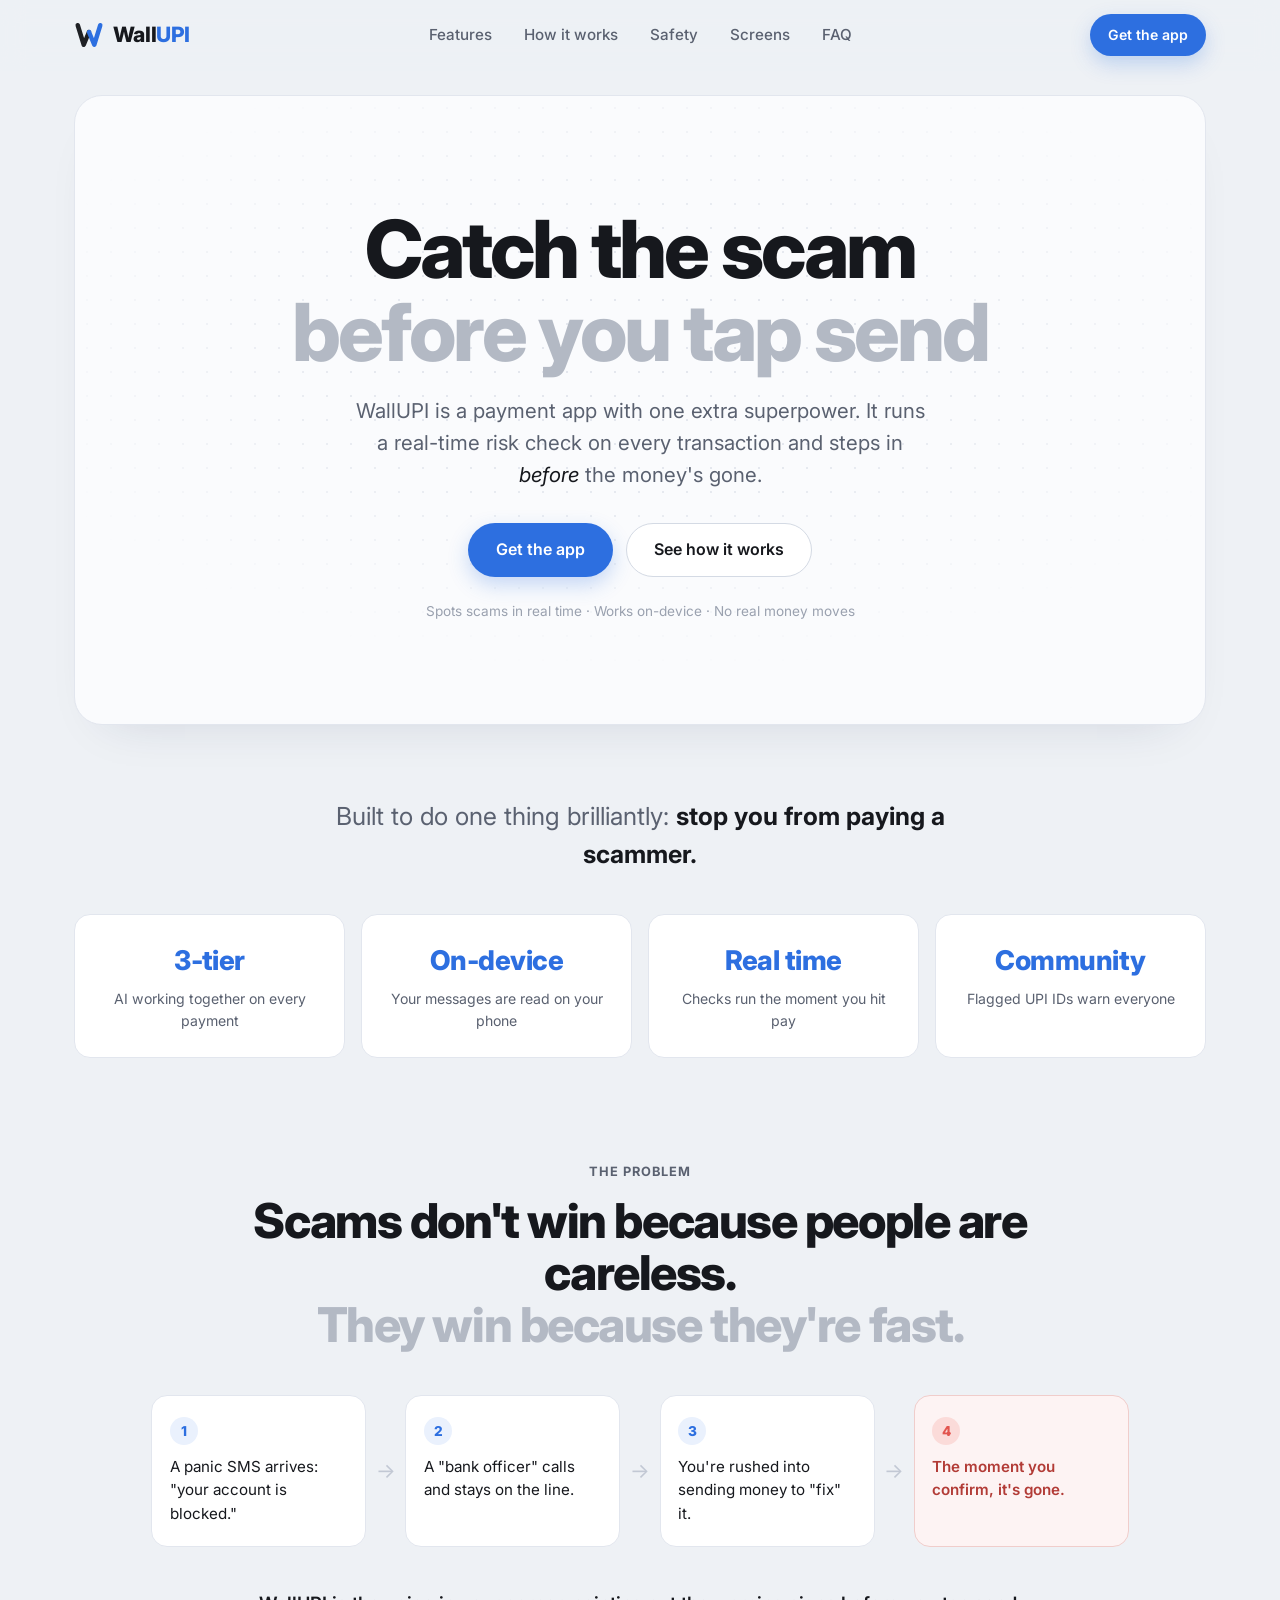
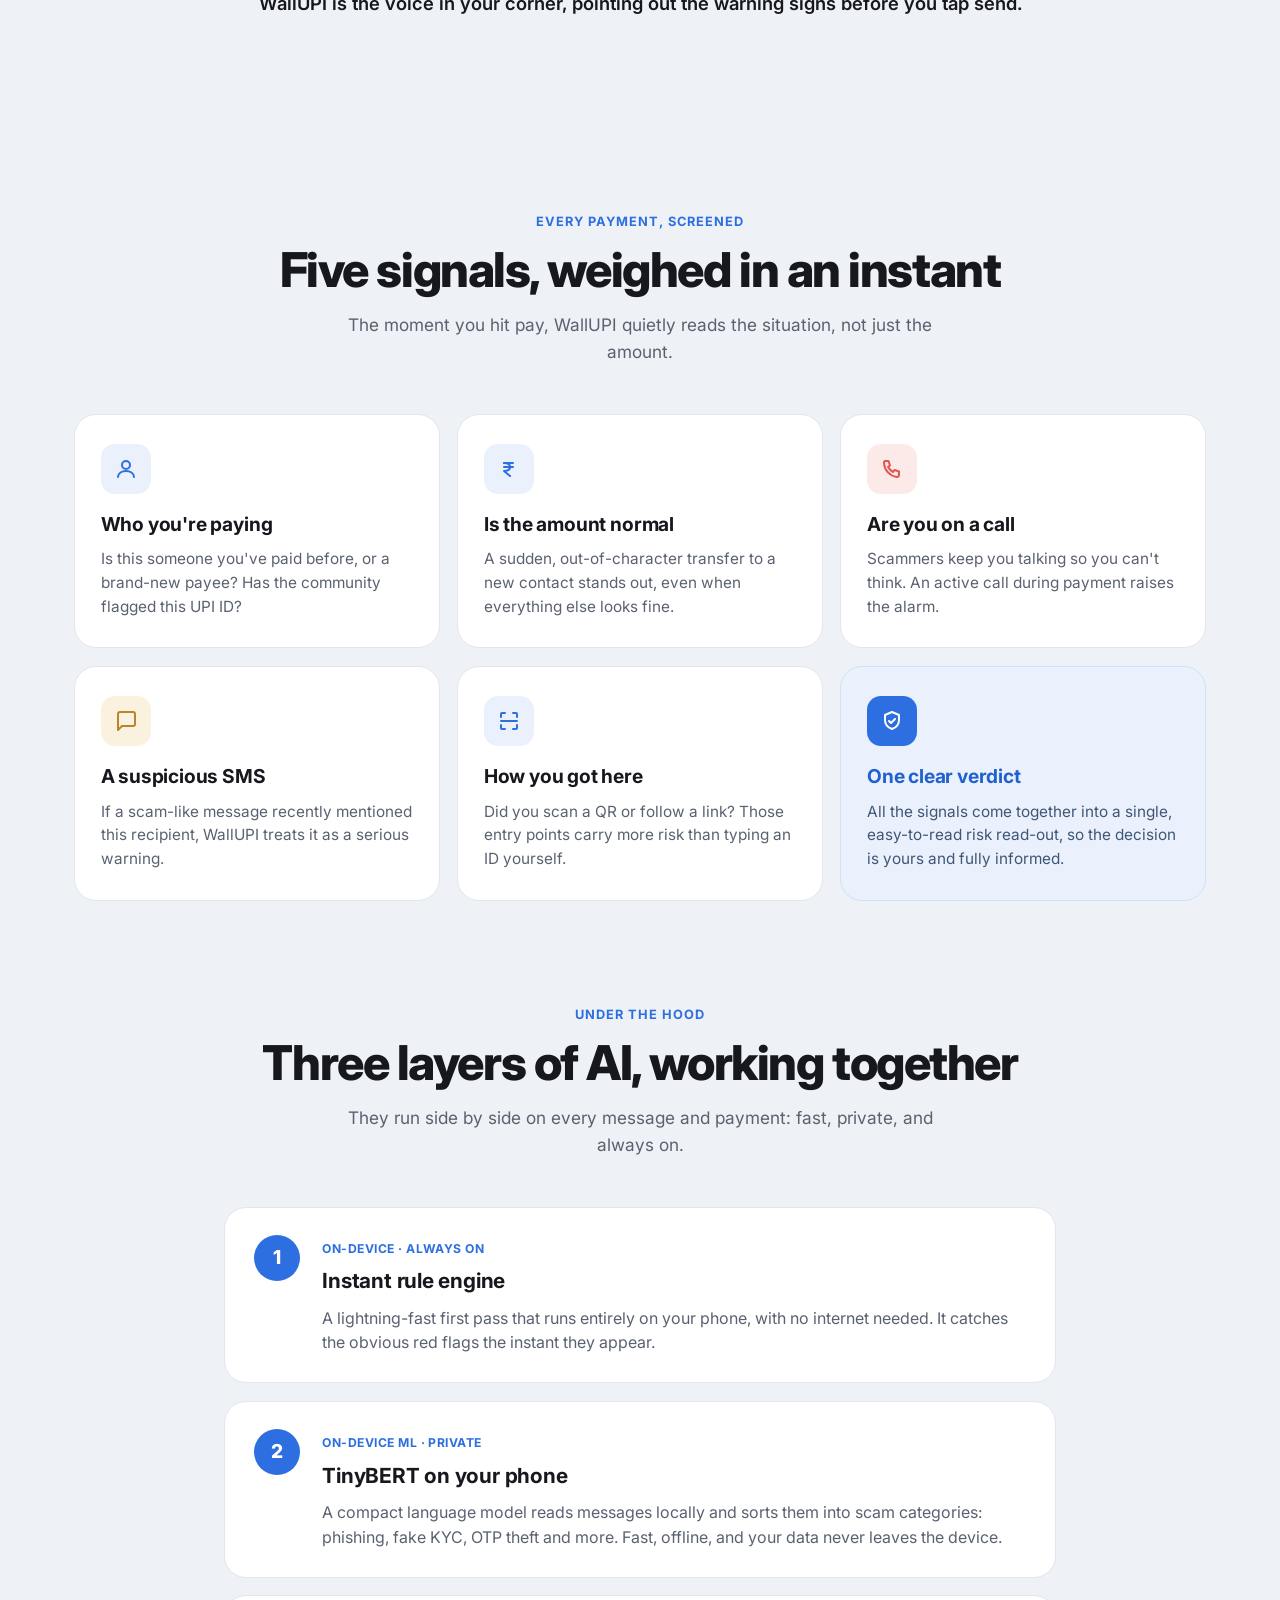
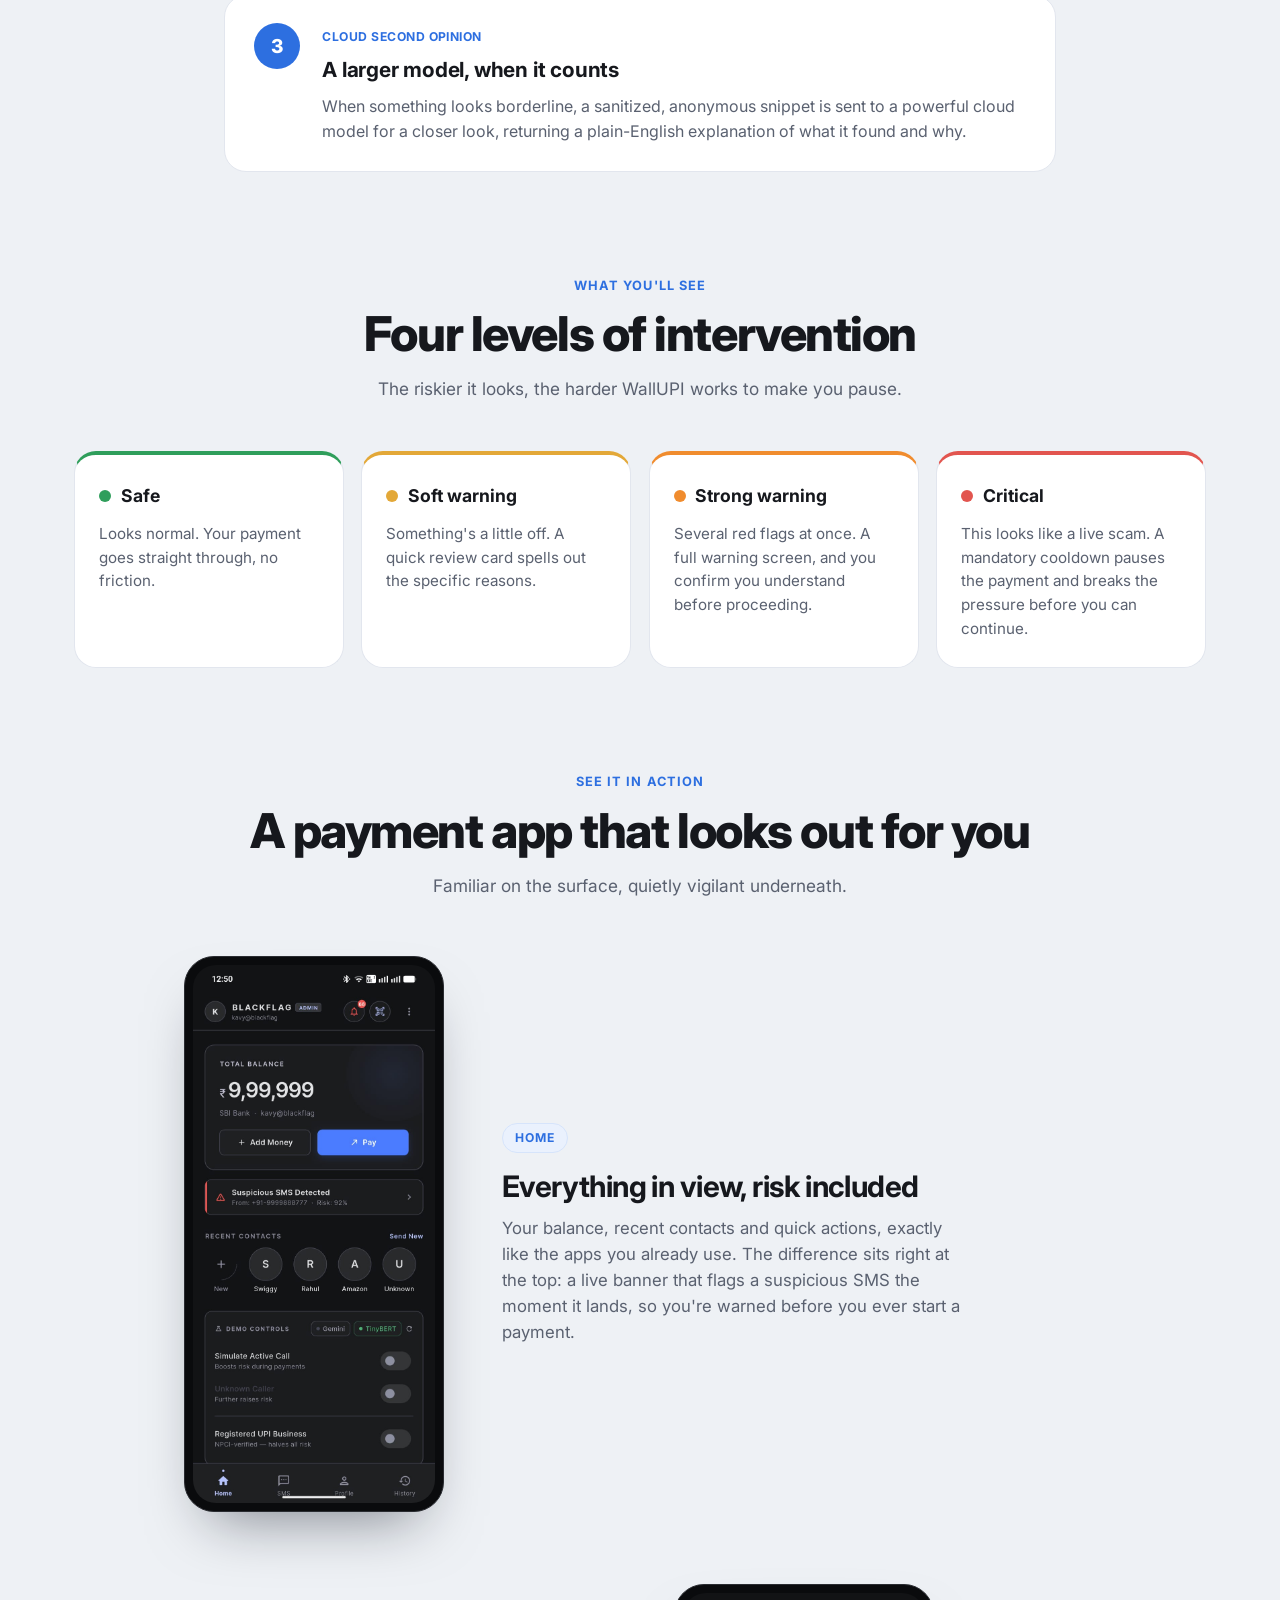
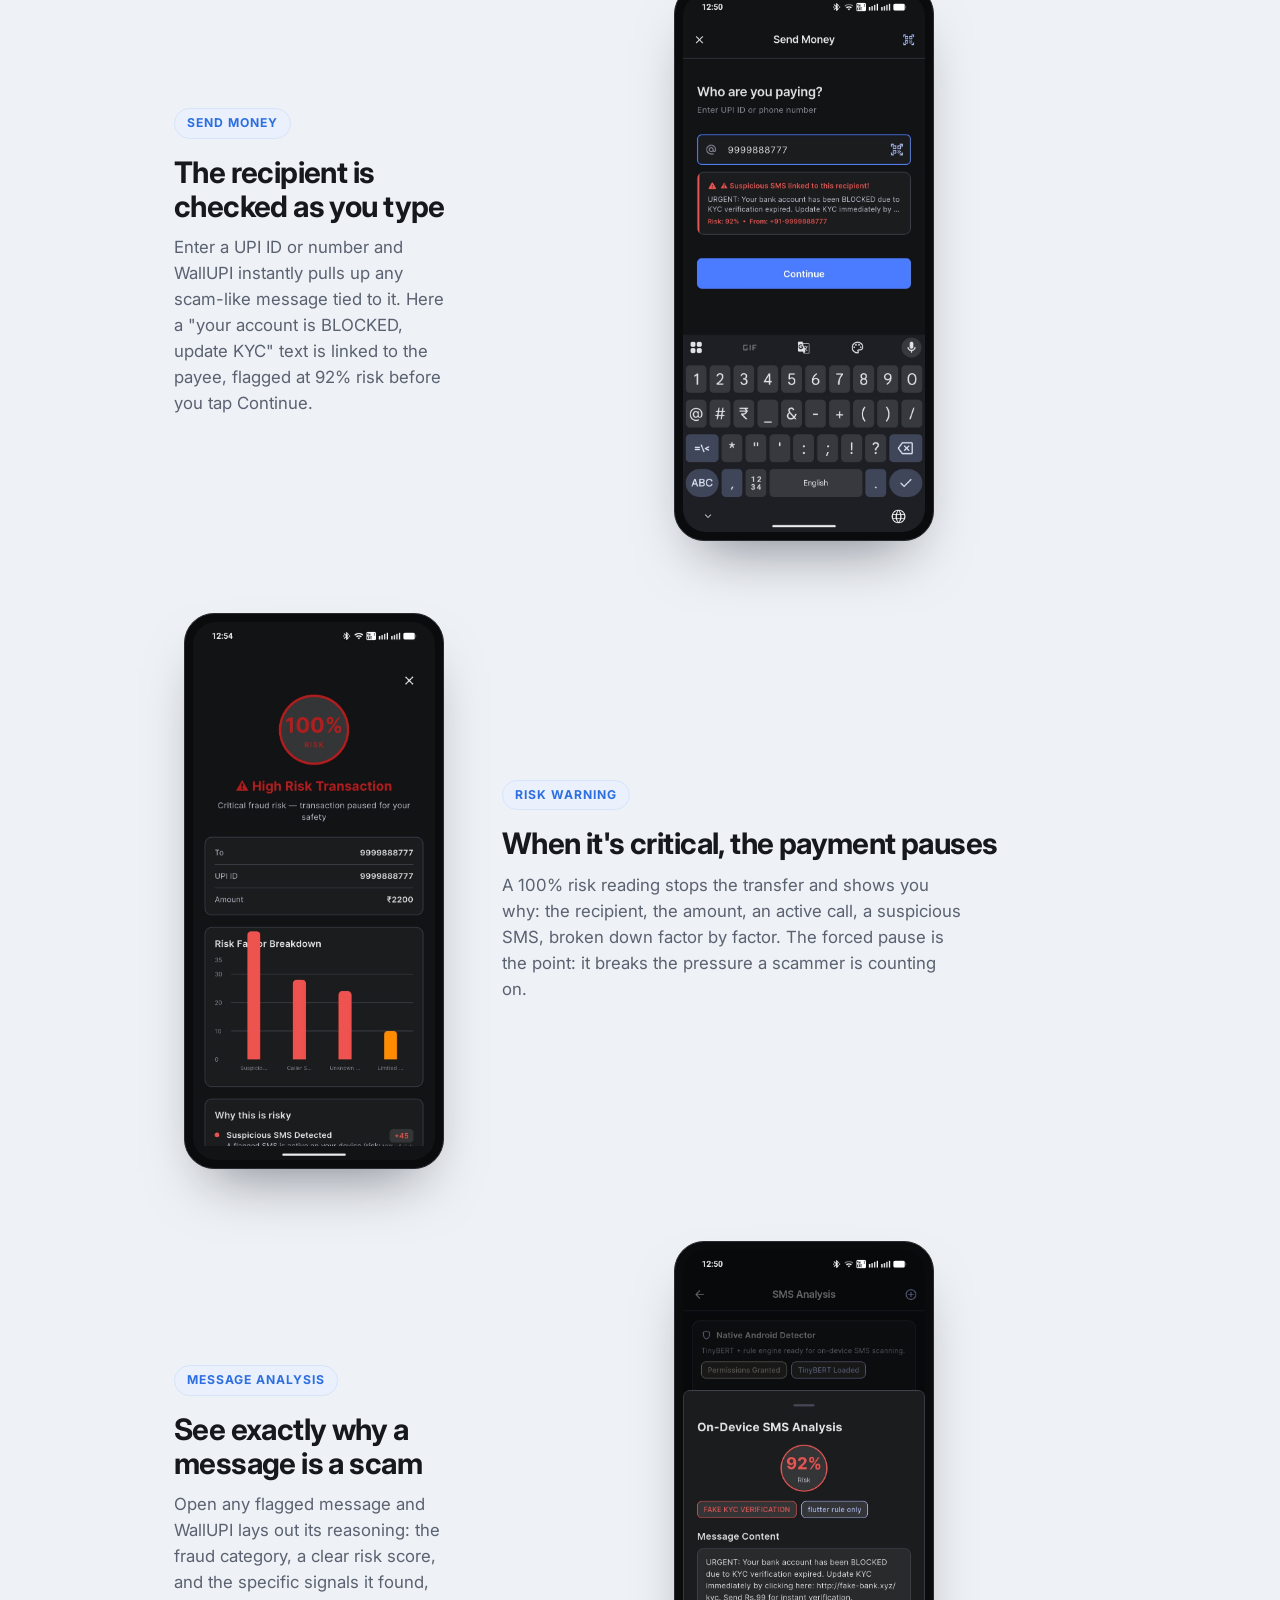
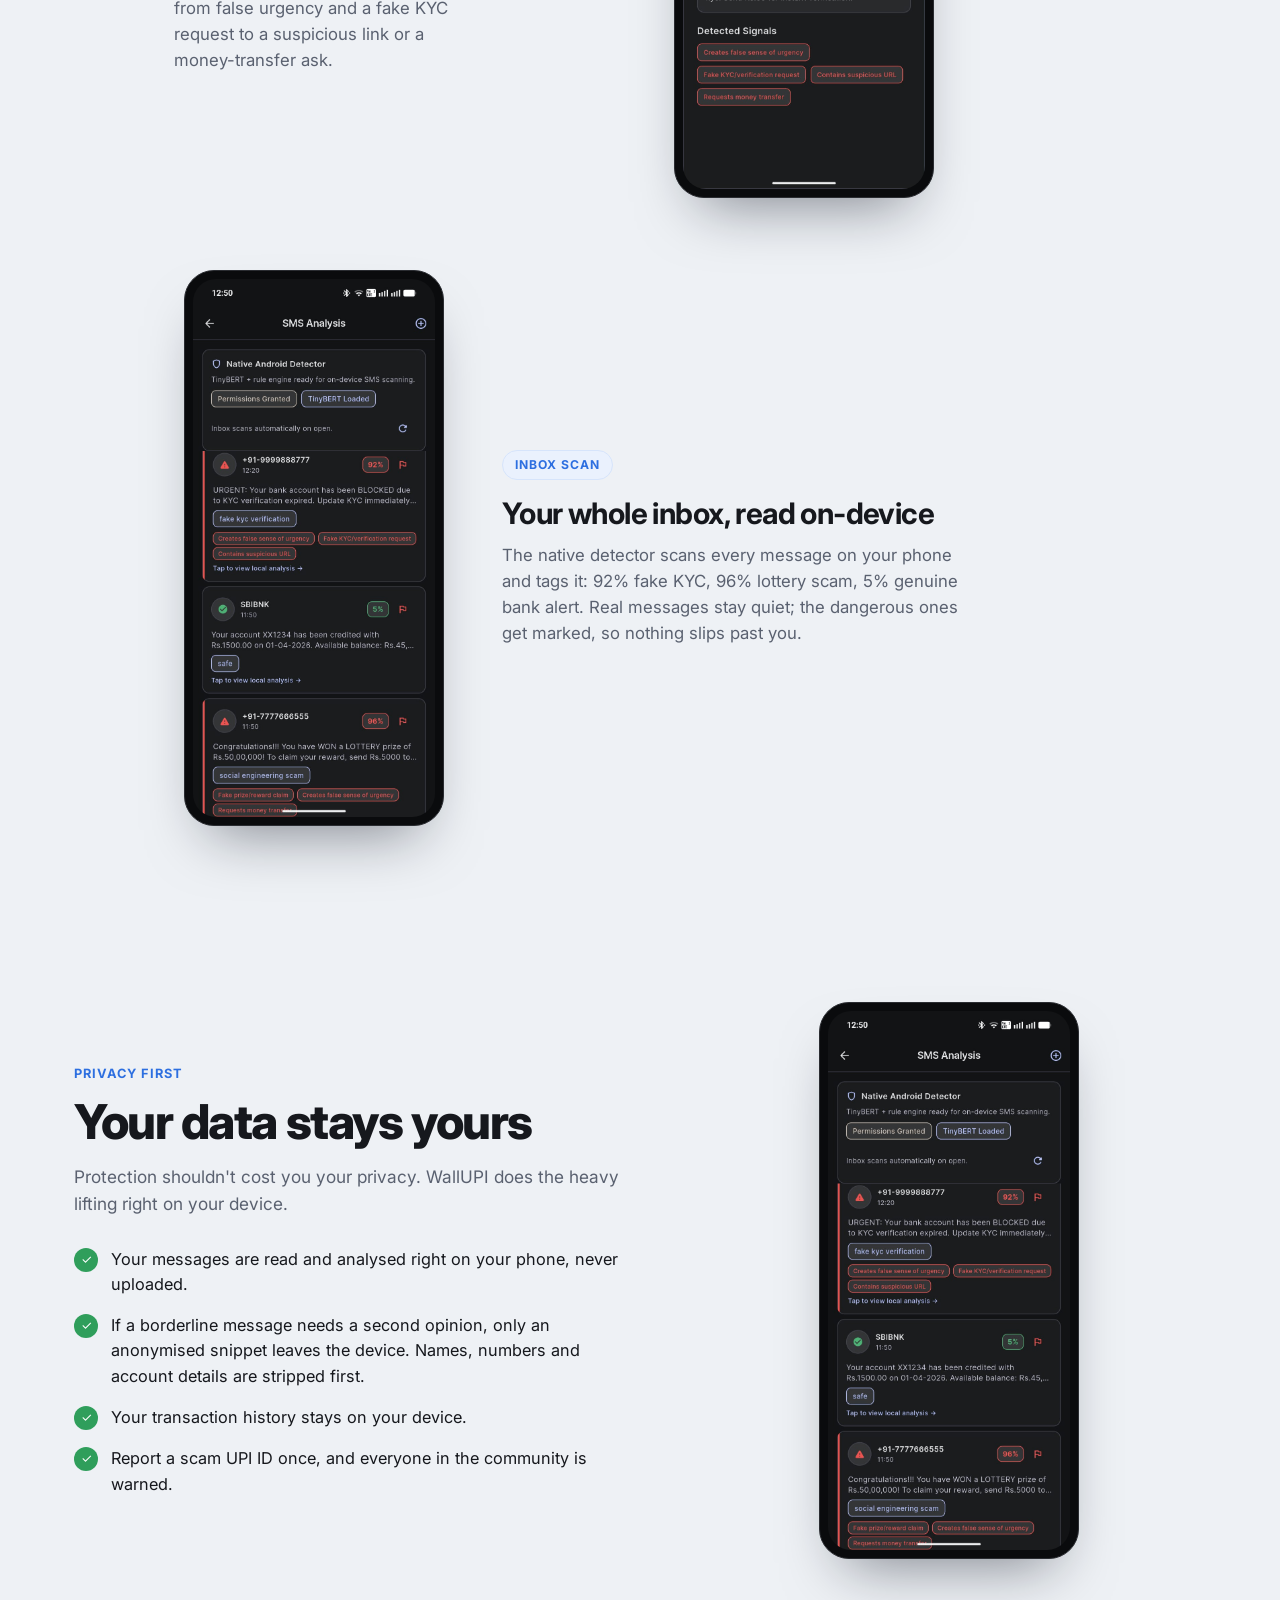
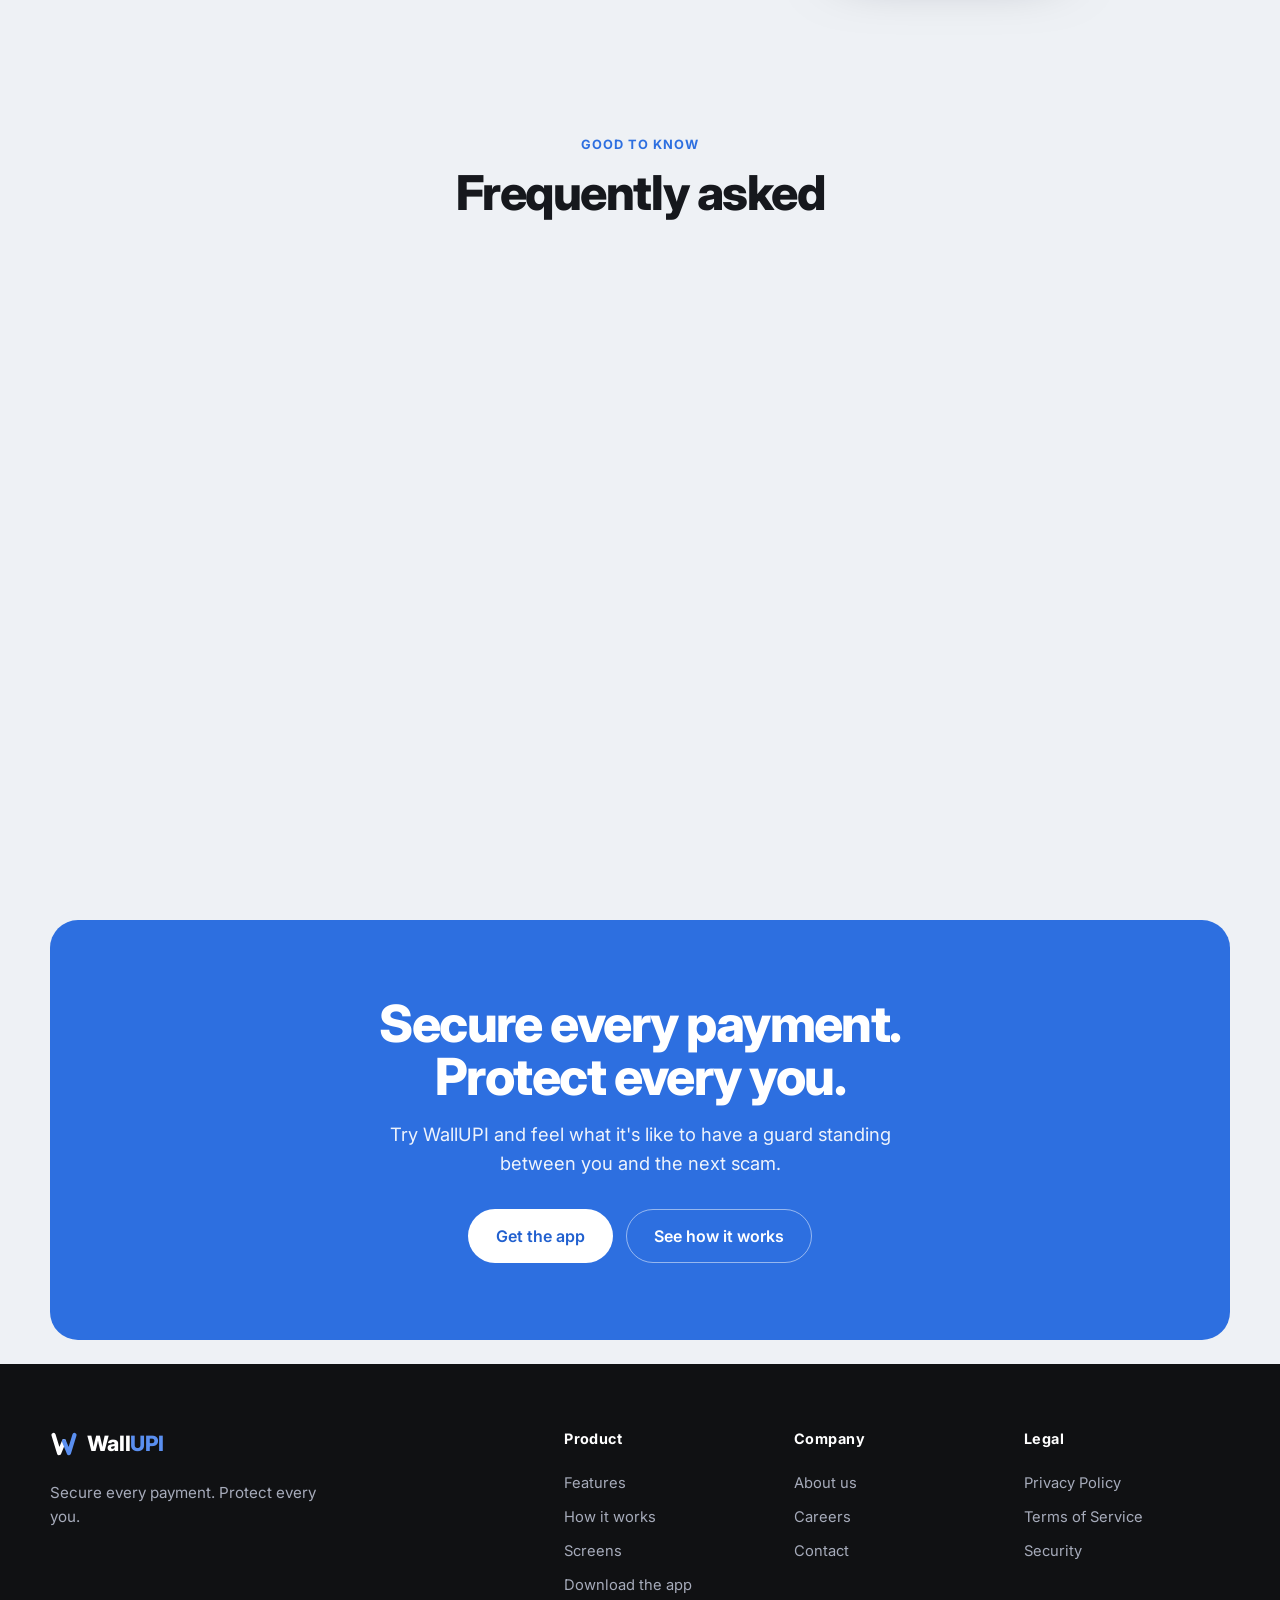
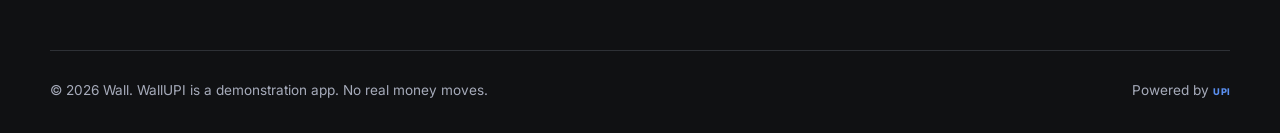
==== commit 212fb69c: "ui changes + added app + demo?" ====
--- a/index.html
+++ b/index.html
@@ -3,8 +3,8 @@
 <head>
   <meta charset="UTF-8" />
   <meta name="viewport" content="width=device-width, initial-scale=1.0" />
-  <title>WallUPI — Catch the scam before you tap send</title>
-  <meta name="description" content="WallUPI is an AI safety layer for UPI payments that spots fraud in real time — and slows you down before the money's gone. A Wall product." />
+  <title>WallUPI · Catch the scam before you tap send</title>
+  <meta name="description" content="WallUPI is an AI safety layer for UPI payments that spots fraud in real time and slows you down before the money's gone. A Wall product." />
   <link rel="preconnect" href="https://fonts.googleapis.com" />
   <link rel="preconnect" href="https://fonts.gstatic.com" crossorigin />
   <link href="https://fonts.googleapis.com/css2?family=Inter:wght@400;500;600;700;800;900&display=swap" rel="stylesheet" />
@@ -32,7 +32,7 @@
       </nav>
 
       <div class="nav-actions">
-        <a href="#get" class="btn btn-primary btn-sm">Get the app</a>
+        <a href="download.html" class="btn btn-primary btn-sm">Get the app</a>
         <button class="nav-toggle" id="navToggle" aria-label="Toggle menu" aria-expanded="false">
           <span></span><span></span><span></span>
         </button>
@@ -54,12 +54,12 @@
             <span class="muted">before you tap send</span>
           </h1>
           <p class="hero-sub">
-            WallUPI is a payment app with one extra superpower — it runs a real-time
+            WallUPI is a payment app with one extra superpower. It runs a real-time
             risk check on every transaction and steps in <em>before</em> the money's gone.
           </p>
           <div class="hero-cta">
-            <a href="#get" class="btn btn-primary btn-lg">Get the app</a>
-            <a href="#how" class="btn btn-ghost btn-lg">See how it works</a>
+            <a href="download.html" class="btn btn-primary btn-lg">Get the app</a>
+            <a href="https://youtu.be/XqIfhyUklsU?si=y0i6dIOzww9sLoVN" class="btn btn-ghost btn-lg" target="_blank" rel="noopener">See how it works</a>
           </div>
           <div class="hero-foot">Spots scams in real time · Works on-device · No real money moves</div>
         </div>
@@ -68,7 +68,7 @@
 
     <!-- ░░░ STATS STRIP ░░░ -->
     <section class="stats">
-      <p class="stats-lead">Built to do one thing brilliantly — <strong>stop you from paying a scammer.</strong></p>
+      <p class="stats-lead">Built to do one thing brilliantly: <strong>stop you from paying a scammer.</strong></p>
       <div class="stats-grid">
         <div class="stat reveal"><div class="stat-num">3-tier</div><div class="stat-label">AI working together on every payment</div></div>
         <div class="stat reveal"><div class="stat-num">On-device</div><div class="stat-label">Your messages are read on your phone</div></div>
@@ -81,9 +81,9 @@
     <section class="problem">
       <div class="problem-inner">
         <div class="section-eyebrow">The problem</div>
-        <h2 class="section-title light">Scams don't win because people are careless.<br /><span class="muted">They win because they're fast.</span></h2>
+        <h2 class="section-title">Scams don't win because people are careless.<br /><span class="muted">They win because they're fast.</span></h2>
         <div class="problem-flow">
-          <div class="flow-step reveal"><span class="flow-n">1</span><p>A panic SMS arrives — "your account is blocked."</p></div>
+          <div class="flow-step reveal"><span class="flow-n">1</span><p>A panic SMS arrives: "your account is blocked."</p></div>
           <div class="flow-arrow" aria-hidden="true">→</div>
           <div class="flow-step reveal"><span class="flow-n">2</span><p>A "bank officer" calls and stays on the line.</p></div>
           <div class="flow-arrow" aria-hidden="true">→</div>
@@ -91,7 +91,7 @@
           <div class="flow-arrow" aria-hidden="true">→</div>
           <div class="flow-step reveal danger"><span class="flow-n">4</span><p>The moment you confirm, it's gone.</p></div>
         </div>
-        <p class="problem-note">WallUPI is the voice in your corner — pointing out the warning signs before you tap send.</p>
+        <p class="problem-note">WallUPI is the voice in your corner, pointing out the warning signs before you tap send.</p>
       </div>
     </section>
 
@@ -100,7 +100,7 @@
       <div class="section-head center">
         <div class="section-eyebrow accent">Every payment, screened</div>
         <h2 class="section-title">Five signals, weighed in an instant</h2>
-        <p class="section-desc">The moment you hit pay, WallUPI quietly reads the situation — not just the amount.</p>
+        <p class="section-desc">The moment you hit pay, WallUPI quietly reads the situation, not just the amount.</p>
       </div>
       <div class="checks-grid">
         <article class="check-card reveal">
@@ -115,7 +115,7 @@
             <svg viewBox="0 0 24 24" fill="none" stroke="currentColor" stroke-width="2" stroke-linecap="round" stroke-linejoin="round"><path d="M7 6h9"/><path d="M7 10h9"/><path d="M7 6c4 0 6 1.5 6 4s-2.5 4-6 4l6 5"/></svg>
           </div>
           <h3>Is the amount normal</h3>
-          <p>A sudden, out-of-character transfer to a new contact stands out — even when everything else looks fine.</p>
+          <p>A sudden, out-of-character transfer to a new contact stands out, even when everything else looks fine.</p>
         </article>
         <article class="check-card reveal">
           <div class="check-ico ico-red">
@@ -143,17 +143,17 @@
             <svg viewBox="0 0 24 24" fill="none" stroke="currentColor" stroke-width="2" stroke-linecap="round" stroke-linejoin="round"><path d="M12 3l7 3v5c0 4.5-3 7.6-7 9-4-1.4-7-4.5-7-9V6z"/><path d="M9 12l2 2 4-4"/></svg>
           </div>
           <h3>One clear verdict</h3>
-          <p>All the signals come together into a single, easy-to-read risk read-out — so the decision is yours, informed.</p>
-        </article>
-      </div>
-    </section>
-
-    <!-- ░░░ HOW IT WORKS — 3 TIERS (dark) ░░░ -->
+          <p>All the signals come together into a single, easy-to-read risk read-out, so the decision is yours and fully informed.</p>
+        </article>
+      </div>
+    </section>
+
+    <!-- ░░░ HOW IT WORKS · 3 TIERS ░░░ -->
     <section class="how" id="how">
       <div class="section-head center">
         <div class="section-eyebrow accent">Under the hood</div>
         <h2 class="section-title">Three layers of AI, working together</h2>
-        <p class="section-desc">They run side by side on every message and payment — fast, private, and always on.</p>
+        <p class="section-desc">They run side by side on every message and payment: fast, private, and always on.</p>
       </div>
       <div class="tiers">
         <article class="tier reveal">
@@ -169,7 +169,7 @@
           <div class="tier-body">
             <span class="tier-tag">On-device ML · private</span>
             <h3>TinyBERT on your phone</h3>
-            <p>A compact language model reads messages locally and sorts them into scam categories — phishing, fake KYC, OTP theft and more. Fast, offline, and your data never leaves the device.</p>
+            <p>A compact language model reads messages locally and sorts them into scam categories: phishing, fake KYC, OTP theft and more. Fast, offline, and your data never leaves the device.</p>
           </div>
         </article>
         <article class="tier reveal">
@@ -177,7 +177,7 @@
           <div class="tier-body">
             <span class="tier-tag">Cloud second opinion</span>
             <h3>A larger model, when it counts</h3>
-            <p>When something looks borderline, a sanitized, anonymous snippet is sent to a powerful cloud model for a closer look — returning a plain-English explanation of what it found and why.</p>
+            <p>When something looks borderline, a sanitized, anonymous snippet is sent to a powerful cloud model for a closer look, returning a plain-English explanation of what it found and why.</p>
           </div>
         </article>
       </div>
@@ -193,7 +193,7 @@
       <div class="levels-grid">
         <article class="level reveal lv-safe">
           <div class="level-top"><span class="level-dot"></span><span class="level-name">Safe</span></div>
-          <p>Looks normal. Your payment goes straight through — no friction.</p>
+          <p>Looks normal. Your payment goes straight through, no friction.</p>
         </article>
         <article class="level reveal lv-soft">
           <div class="level-top"><span class="level-dot"></span><span class="level-name">Soft warning</span></div>
@@ -201,7 +201,7 @@
         </article>
         <article class="level reveal lv-strong">
           <div class="level-top"><span class="level-dot"></span><span class="level-name">Strong warning</span></div>
-          <p>Several red flags at once. A full warning screen — you confirm you understand before proceeding.</p>
+          <p>Several red flags at once. A full warning screen, and you confirm you understand before proceeding.</p>
         </article>
         <article class="level reveal lv-critical">
           <div class="level-top"><span class="level-dot"></span><span class="level-name">Critical</span></div>
@@ -215,7 +215,7 @@
       <div class="section-head center">
         <div class="section-eyebrow accent">See it in action</div>
         <h2 class="section-title">A payment app that looks out for you</h2>
-        <p class="section-desc">Familiar on the surface — quietly vigilant underneath.</p>
+        <p class="section-desc">Familiar on the surface, quietly vigilant underneath.</p>
       </div>
 
       <div class="screens-list">
@@ -224,7 +224,7 @@
           <div class="screen-text">
             <span class="screen-step">Home</span>
             <h3>Everything in view, risk included</h3>
-            <p>Your balance, recent contacts and quick actions — exactly like the apps you already use. The difference sits right at the top: a live banner that flags a suspicious SMS the moment it lands, so you're warned before you ever start a payment.</p>
+            <p>Your balance, recent contacts and quick actions, exactly like the apps you already use. The difference sits right at the top: a live banner that flags a suspicious SMS the moment it lands, so you're warned before you ever start a payment.</p>
           </div>
         </div>
 
@@ -233,7 +233,7 @@
           <div class="screen-text">
             <span class="screen-step">Send money</span>
             <h3>The recipient is checked as you type</h3>
-            <p>Enter a UPI ID or number and WallUPI instantly pulls up any scam-like message tied to it. Here a "your account is BLOCKED, update KYC" text is linked to the payee — flagged at 92% risk before you tap Continue.</p>
+            <p>Enter a UPI ID or number and WallUPI instantly pulls up any scam-like message tied to it. Here a "your account is BLOCKED, update KYC" text is linked to the payee, flagged at 92% risk before you tap Continue.</p>
           </div>
         </div>
 
@@ -242,7 +242,7 @@
           <div class="screen-text">
             <span class="screen-step">Risk warning</span>
             <h3>When it's critical, the payment pauses</h3>
-            <p>A 100% risk reading stops the transfer and shows you why — the recipient, the amount, an active call, a suspicious SMS — broken down factor by factor. The forced pause is the point: it breaks the pressure a scammer is counting on.</p>
+            <p>A 100% risk reading stops the transfer and shows you why: the recipient, the amount, an active call, a suspicious SMS, broken down factor by factor. The forced pause is the point: it breaks the pressure a scammer is counting on.</p>
           </div>
         </div>
 
@@ -251,7 +251,7 @@
           <div class="screen-text">
             <span class="screen-step">Message analysis</span>
             <h3>See exactly why a message is a scam</h3>
-            <p>Open any flagged message and WallUPI lays out its reasoning — the fraud category, a clear risk score, and the specific signals it found: false urgency, a fake KYC request, a suspicious link, a money-transfer ask.</p>
+            <p>Open any flagged message and WallUPI lays out its reasoning: the fraud category, a clear risk score, and the specific signals it found, from false urgency and a fake KYC request to a suspicious link or a money-transfer ask.</p>
           </div>
         </div>
 
@@ -260,7 +260,7 @@
           <div class="screen-text">
             <span class="screen-step">Inbox scan</span>
             <h3>Your whole inbox, read on-device</h3>
-            <p>The native detector scans every message on your phone and tags it — 92% fake KYC, 96% lottery scam, 5% genuine bank alert. Real messages stay quiet; the dangerous ones get marked, so nothing slips past you.</p>
+            <p>The native detector scans every message on your phone and tags it: 92% fake KYC, 96% lottery scam, 5% genuine bank alert. Real messages stay quiet; the dangerous ones get marked, so nothing slips past you.</p>
           </div>
         </div>
       </div>
@@ -274,7 +274,7 @@
           <h2 class="section-title">Your data stays yours</h2>
           <p class="section-desc dark-on-light">Protection shouldn't cost you your privacy. WallUPI does the heavy lifting right on your device.</p>
           <ul class="safety-list">
-            <li><span class="check">✓</span> Your messages are read and analysed right on your phone — never uploaded.</li>
+            <li><span class="check">✓</span> Your messages are read and analysed right on your phone, never uploaded.</li>
             <li><span class="check">✓</span> If a borderline message needs a second opinion, only an anonymised snippet leaves the device. Names, numbers and account details are stripped first.</li>
             <li><span class="check">✓</span> Your transaction history stays on your device.</li>
             <li><span class="check">✓</span> Report a scam UPI ID once, and everyone in the community is warned.</li>
@@ -295,7 +295,7 @@
       <div class="faq-list">
         <details class="faq-item reveal">
           <summary>What exactly is WallUPI?</summary>
-          <p>A UPI payment app with a scam check built in. Every time you pay, it reads the situation — the recipient, the amount, your recent messages and whether you're on a call — and steps in before the money leaves your account. It's a demonstration app, so no real money moves, but the detection underneath is real.</p>
+          <p>A UPI payment app with a scam check built in. Every time you pay, it reads the situation: the recipient, the amount, your recent messages and whether you're on a call, then steps in before the money leaves your account. It's a demonstration app, so no real money moves, but the detection underneath is real.</p>
         </details>
         <details class="faq-item reveal">
           <summary>How does it catch a scam I can't see?</summary>
@@ -303,10 +303,10 @@
         </details>
         <details class="faq-item reveal">
           <summary>Will it block my payment, or just warn me?</summary>
-          <p>It depends on the score. Low risk goes straight through. Medium risk shows a quick review card. High risk asks you to confirm you understand the warning. Critical risk pauses the payment with a forced cooldown — enough time to break the pressure and think again.</p>
-        </details>
-        <details class="faq-item reveal">
-          <summary>It reads my SMS — is that private?</summary>
+          <p>It depends on the score. Low risk goes straight through. Medium risk shows a quick review card. High risk asks you to confirm you understand the warning. Critical risk pauses the payment with a forced cooldown, enough time to break the pressure and think again.</p>
+        </details>
+        <details class="faq-item reveal">
+          <summary>It reads my SMS. Is that private?</summary>
           <p>Yes. Messages are analysed on your device, not in the cloud. Only when something looks genuinely borderline is an anonymised snippet sent for a second opinion, with names, numbers and account details removed first.</p>
         </details>
         <details class="faq-item reveal">
@@ -315,7 +315,7 @@
         </details>
         <details class="faq-item reveal">
           <summary>How is this different from my current UPI app?</summary>
-          <p>Most apps move the money the instant you confirm. WallUPI adds a safety layer that looks for fraud first — so a scam is caught before you tap send, not reported after the money's already gone.</p>
+          <p>Most apps move the money the instant you confirm. WallUPI adds a safety layer that looks for fraud first, so a scam is caught before you tap send, not reported after the money's already gone.</p>
         </details>
       </div>
     </section>
@@ -326,8 +326,8 @@
         <h2>Secure every payment.<br />Protect every you.</h2>
         <p>Try WallUPI and feel what it's like to have a guard standing between you and the next scam.</p>
         <div class="cta-actions">
-          <a href="#top" class="btn btn-light btn-lg">Get the app</a>
-          <a href="#how" class="btn btn-outline-light btn-lg">How it works</a>
+          <a href="download.html" class="btn btn-light btn-lg">Get the app</a>
+          <a href="https://youtu.be/XqIfhyUklsU?si=y0i6dIOzww9sLoVN" class="btn btn-outline-light btn-lg" target="_blank" rel="noopener">See how it works</a>
         </div>
       </div>
     </section>
@@ -353,21 +353,24 @@
           <a href="#checks">Features</a>
           <a href="#how">How it works</a>
           <a href="#screens">Screens</a>
-        </div>
-        <div class="fcol">
-          <h4>Trust</h4>
-          <a href="#safety">Privacy</a>
-          <a href="#faq">FAQ</a>
-          <a href="#levels">Risk levels</a>
+          <a href="download.html">Download the app</a>
         </div>
         <div class="fcol">
           <h4>Company</h4>
-          <a href="#top">A Wall product</a>
+          <a href="coming-soon.html">About us</a>
+          <a href="coming-soon.html">Careers</a>
+          <a href="coming-soon.html">Contact</a>
+        </div>
+        <div class="fcol">
+          <h4>Legal</h4>
+          <a href="coming-soon.html">Privacy Policy</a>
+          <a href="coming-soon.html">Terms of Service</a>
+          <a href="coming-soon.html">Security</a>
         </div>
       </div>
     </div>
     <div class="footer-bottom">
-      <span>© 2026 Wall. WallUPI is a demonstration app — no real money moves.</span>
+      <span>© 2026 Wall. WallUPI is a demonstration app. No real money moves.</span>
       <span class="footer-upi">Powered by <span class="upi-chip">UPI</span></span>
     </div>
   </footer>
--- a/styles.css
+++ b/styles.css
@@ -1,11 +1,11 @@
 /* ═══════════════════════════════════════════════════════════
-   WallUPI — product site
+   WallUPI product site
    One consistent light surface · dark only where it belongs
    (the phone screenshots and the privacy card)
    ═══════════════════════════════════════════════════════════ */
 
 :root {
-  /* brand — single blue accent, taken from the logo */
+  /* brand: single blue accent, taken from the logo */
   --blue:       #2d6fe0;
   --blue-dark:  #2160cf;
   --blue-soft:  #eaf1fd;
@@ -17,7 +17,7 @@
   --l-line:   #e2e6ee;
   --l-line-2: #d4dae4;
 
-  /* dark surfaces — only phone frames, the privacy card, the footer */
+  /* dark surfaces: only phone frames, the privacy card, the footer */
   --d-base:   #15171a;
   --d-deep:   #101113;
   --d-card:   #1d1f22;
@@ -156,7 +156,7 @@
 
 .upi-chip { font-weight: 800; font-size: .68em; letter-spacing: .02em; color: var(--blue); }
 
-/* phone frame (intentionally dark — it's the app) */
+/* phone frame (intentionally dark, it's the app) */
 .phone {
   border-radius: 30px; background: #0a0b0d; padding: 8px;
   border: 1px solid #2a2c31;
@@ -383,3 +383,30 @@
   .reveal { opacity: 1; transform: none; transition: none; }
   .btn:hover, .check-card:hover { transform: none; }
 }
+
+/* ── Standalone pages (download / coming soon) ───────── */
+.subpage { min-height: 100vh; display: flex; flex-direction: column; }
+.subnav {
+  width: 100%; max-width: var(--maxw); margin: 0 auto;
+  padding: 1.2rem 1.5rem; display: flex; align-items: center; justify-content: space-between; gap: 1rem;
+}
+.sublink { font-weight: 600; font-size: .92rem; color: var(--ink-soft); transition: color .15s; }
+.sublink:hover { color: var(--ink); }
+.subpage-main { flex: 1; display: flex; align-items: center; justify-content: center; padding: 2rem 1.5rem 5rem; }
+.subpage-card { width: 100%; max-width: 560px; text-align: center; }
+.subpage-card .pill {
+  display: inline-block; font-weight: 700; font-size: .76rem; letter-spacing: .08em; text-transform: uppercase;
+  color: var(--blue); background: var(--blue-soft); border: 1px solid #d6e4fb;
+  padding: .35rem .8rem; border-radius: 999px; margin-bottom: 1.4rem;
+}
+.subpage-card h1 { font-size: clamp(2rem, 5vw, 3rem); letter-spacing: -.03em; line-height: 1.08; margin: 0 0 1rem; }
+.subpage-card .lead { color: var(--ink-soft); font-size: 1.12rem; margin: 0 auto 2rem; max-width: 460px; }
+.subpage-actions { display: flex; gap: .8rem; justify-content: center; flex-wrap: wrap; }
+.apk-meta { margin-top: 1rem; font-size: .88rem; color: var(--ink-mute); }
+.download-steps {
+  text-align: left; max-width: 440px; margin: 3rem auto 0;
+  background: var(--l-card); border: 1px solid var(--l-line); border-radius: var(--radius); padding: 1.6rem 1.8rem;
+}
+.download-steps h2 { margin: 0 0 1rem; font-size: 1.05rem; letter-spacing: -.01em; }
+.download-steps ol { margin: 0; padding-left: 1.2rem; color: var(--ink-soft); font-size: .96rem; display: flex; flex-direction: column; gap: .6rem; }
+.download-note { margin: 2rem auto 0; max-width: 460px; font-size: .85rem; color: var(--ink-mute); }
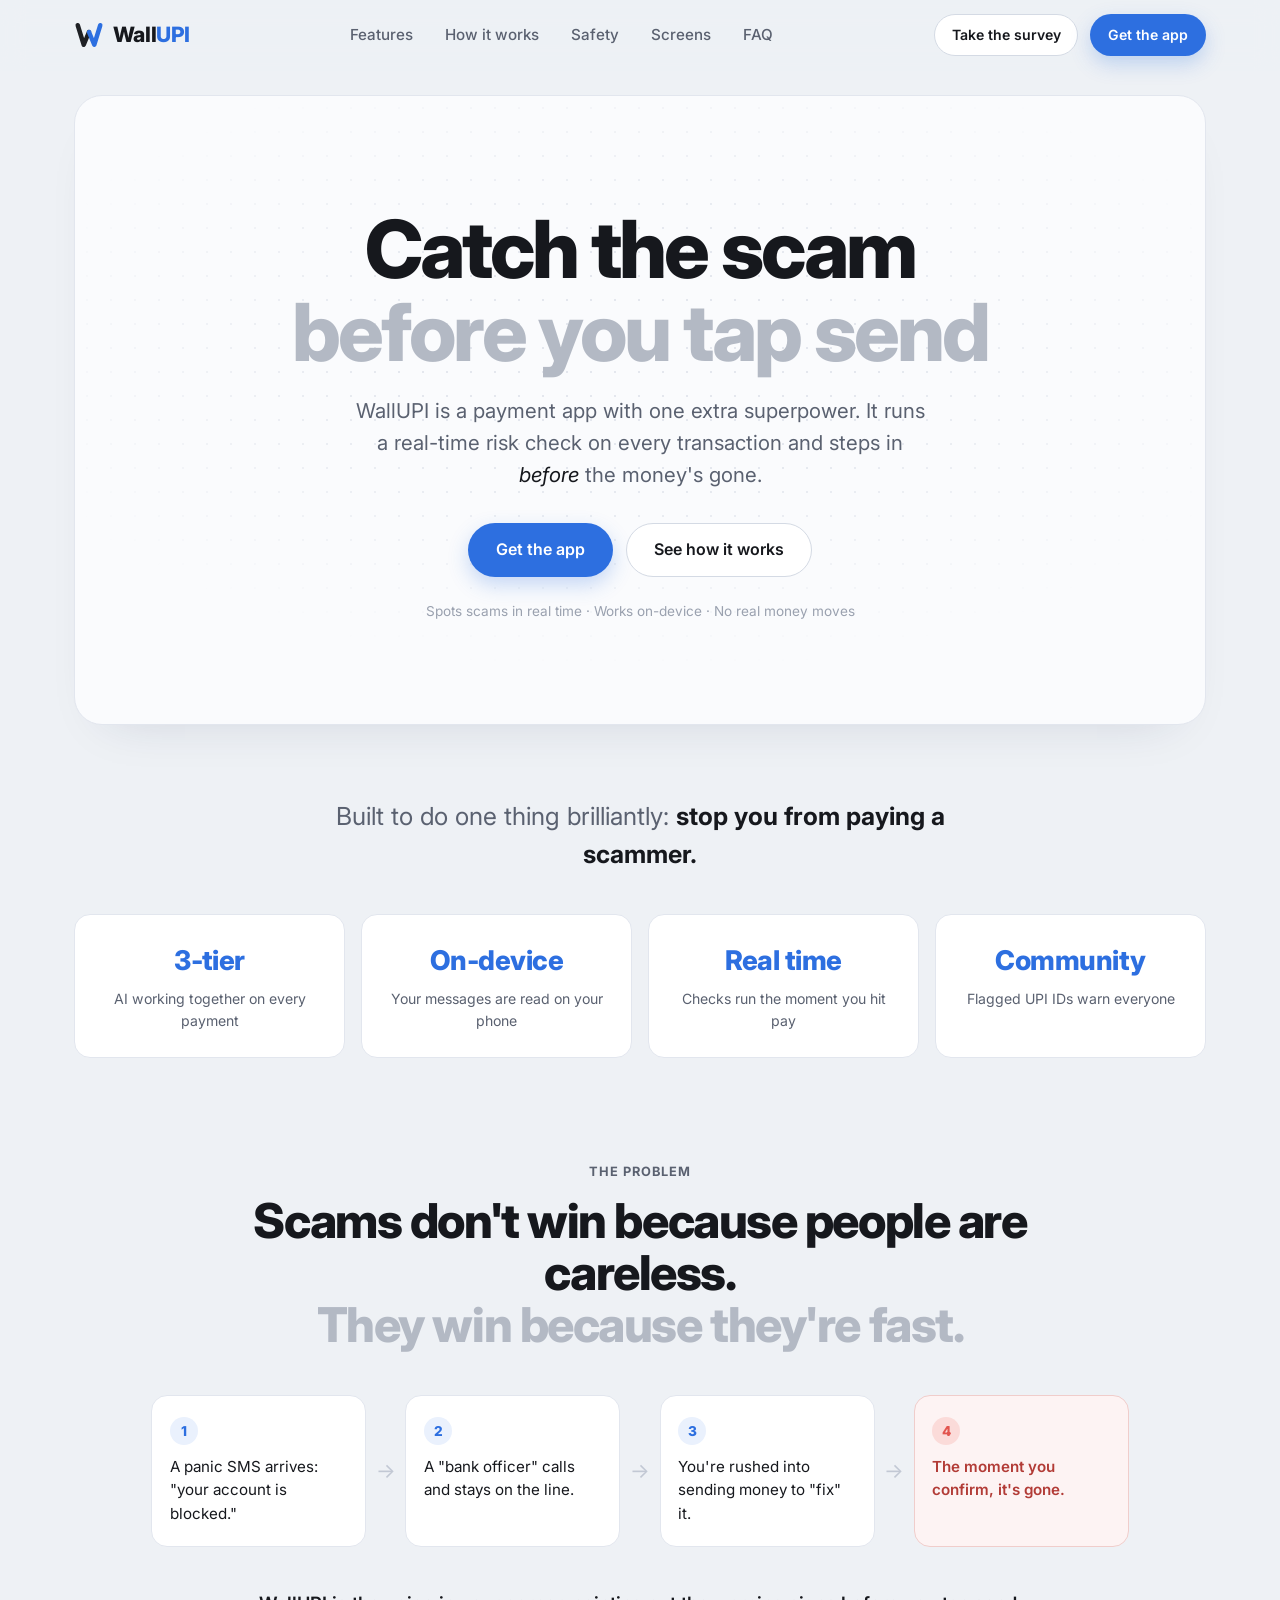
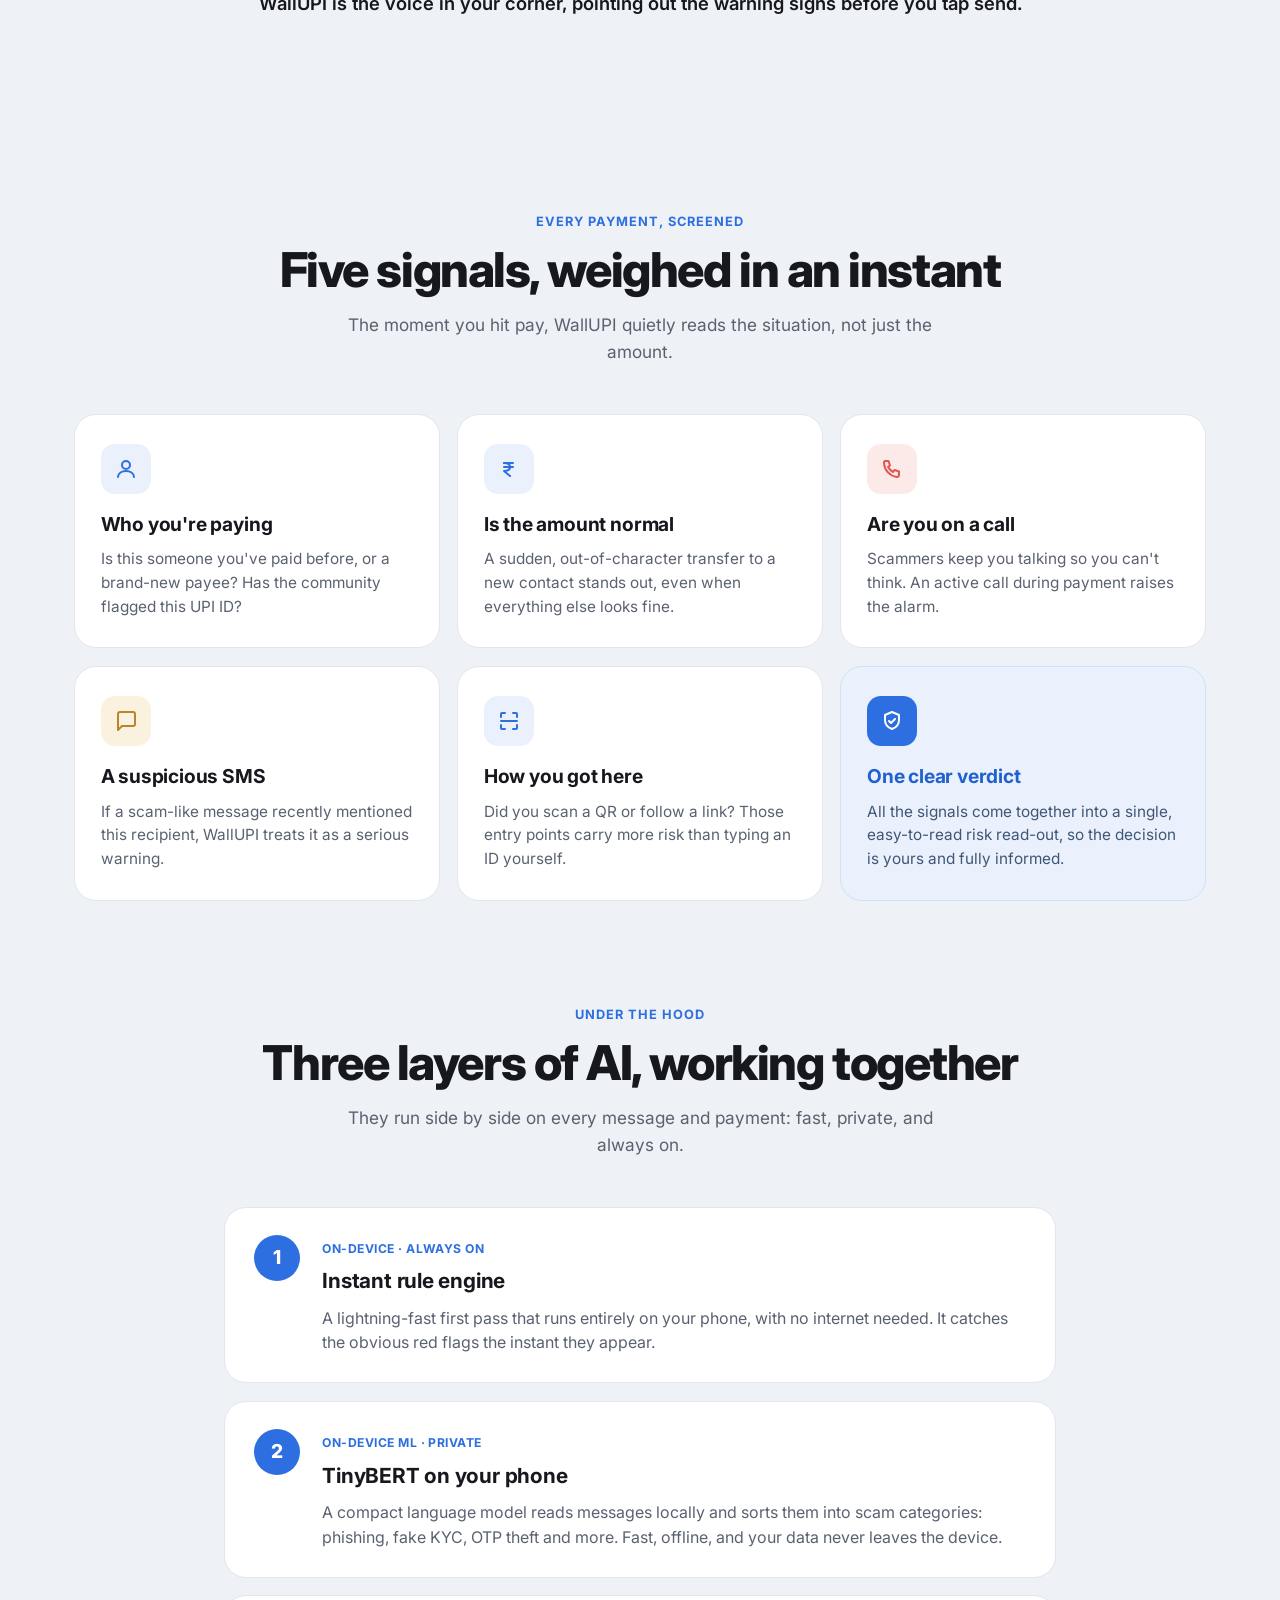
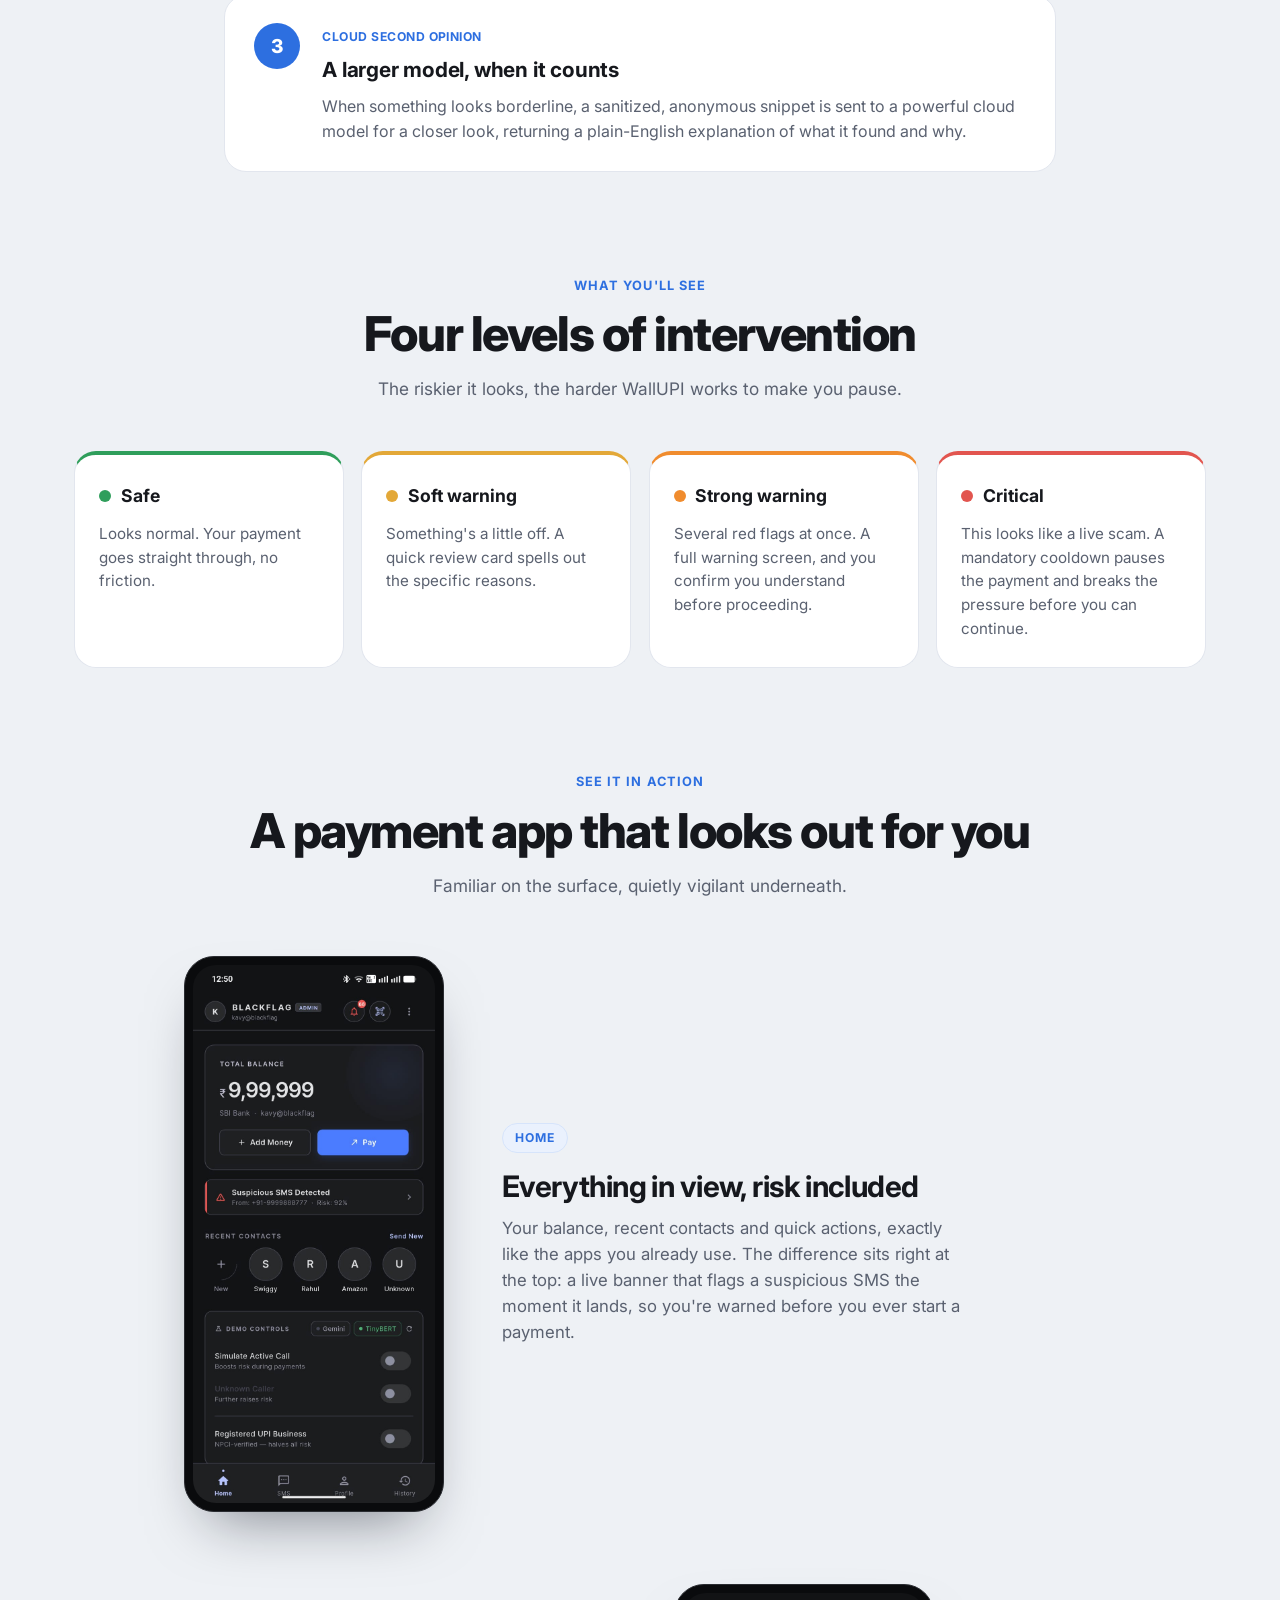
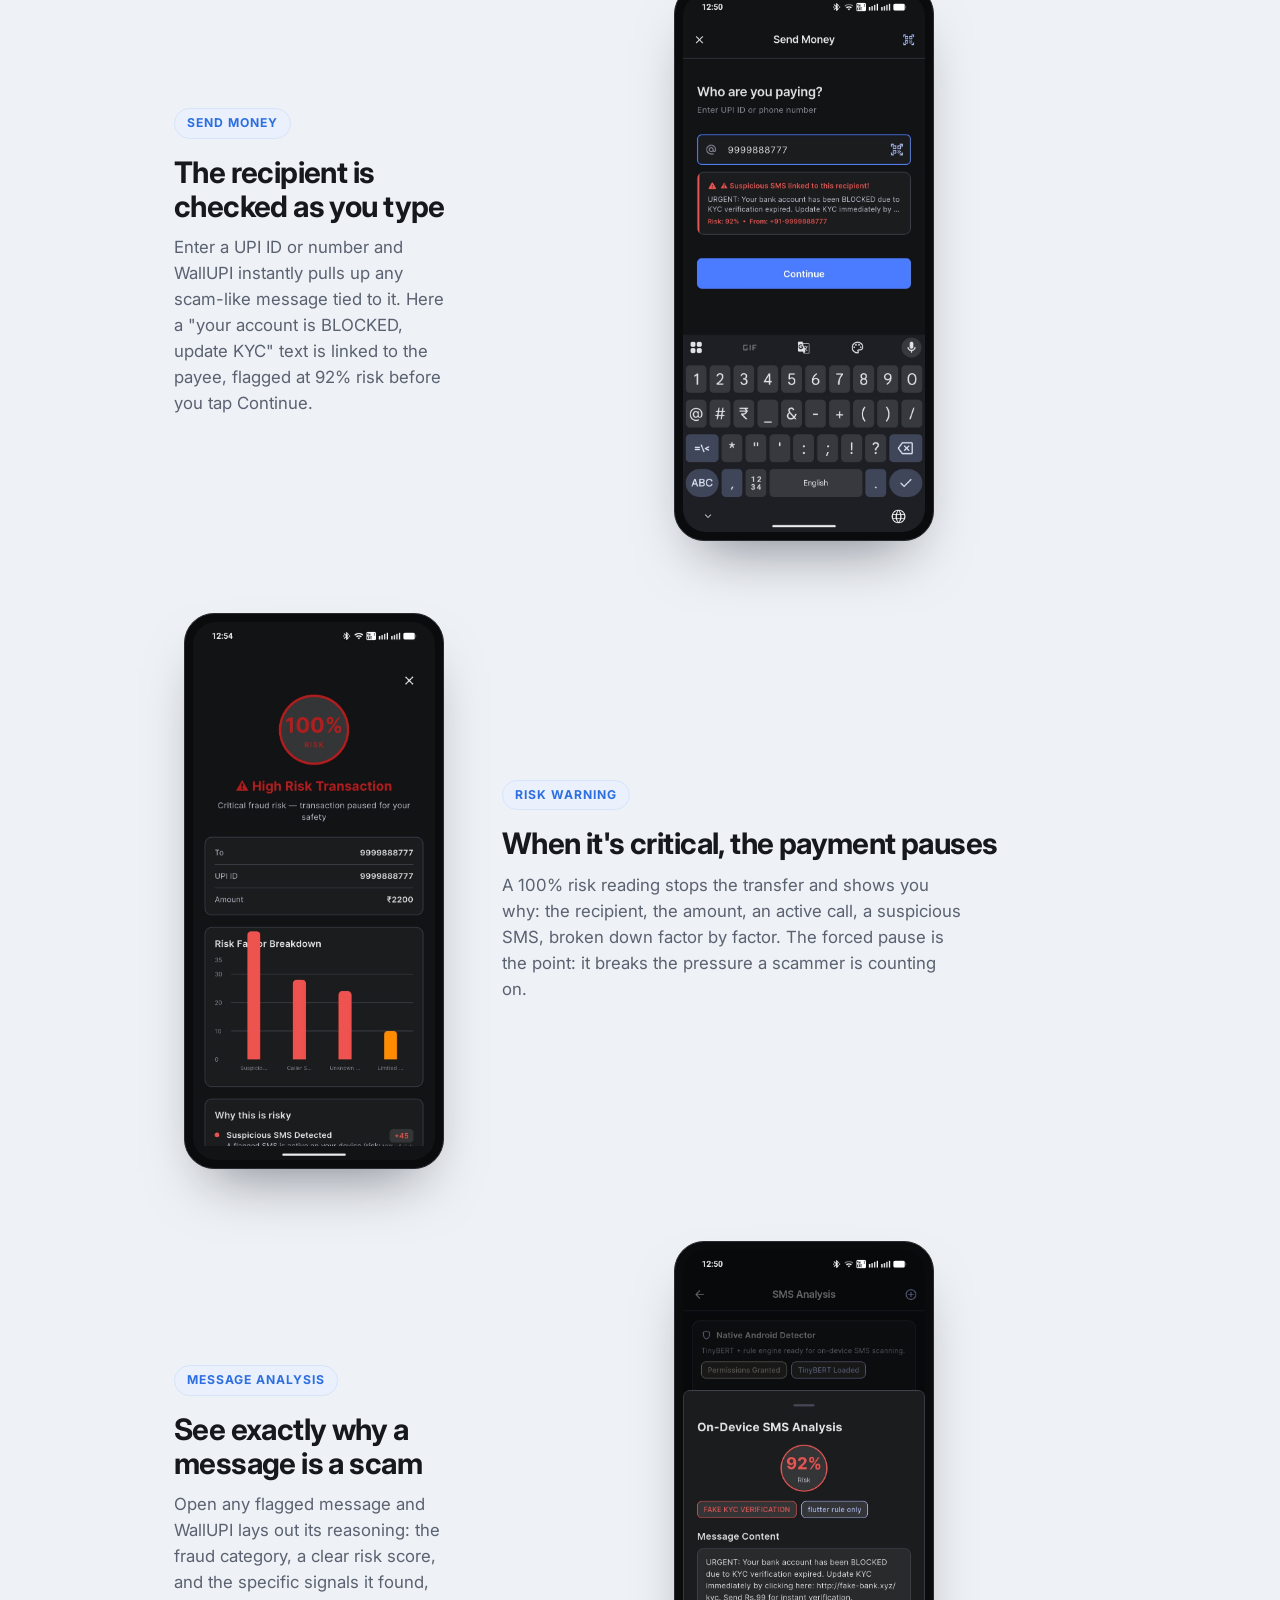
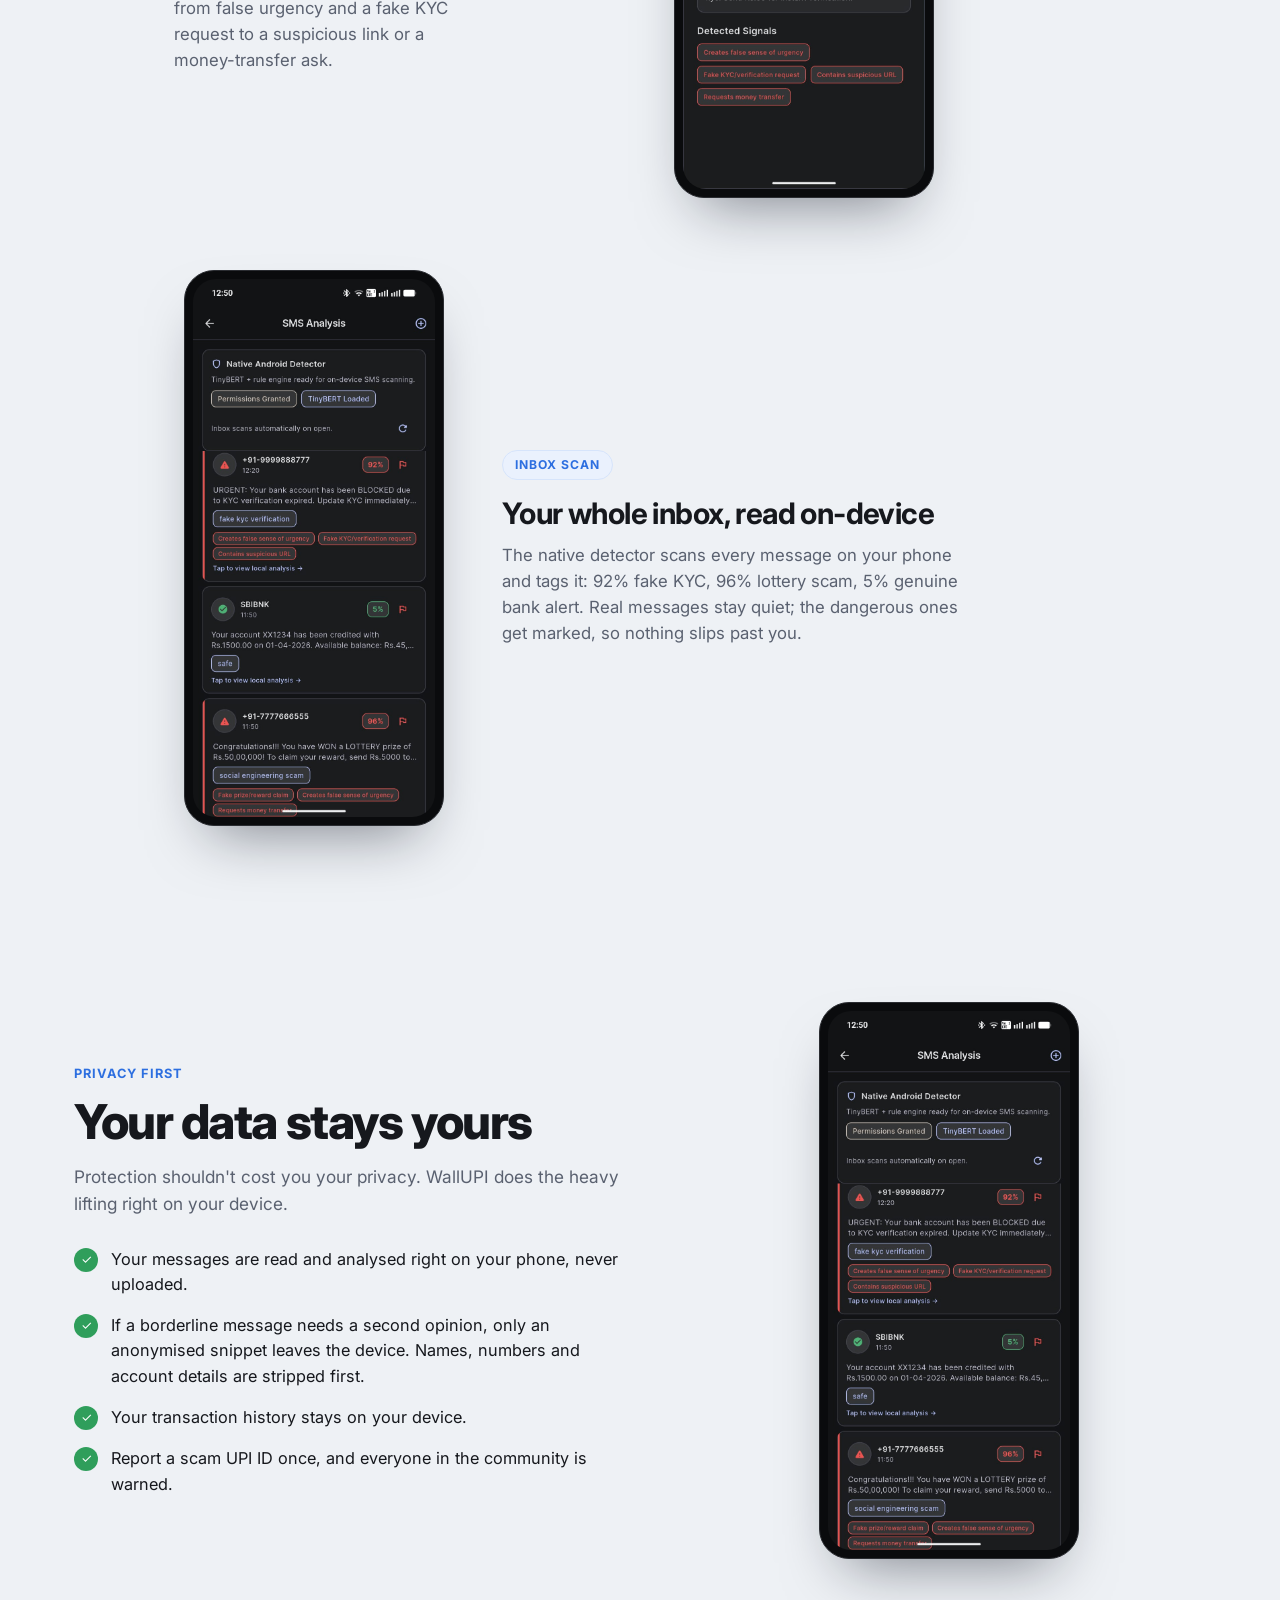
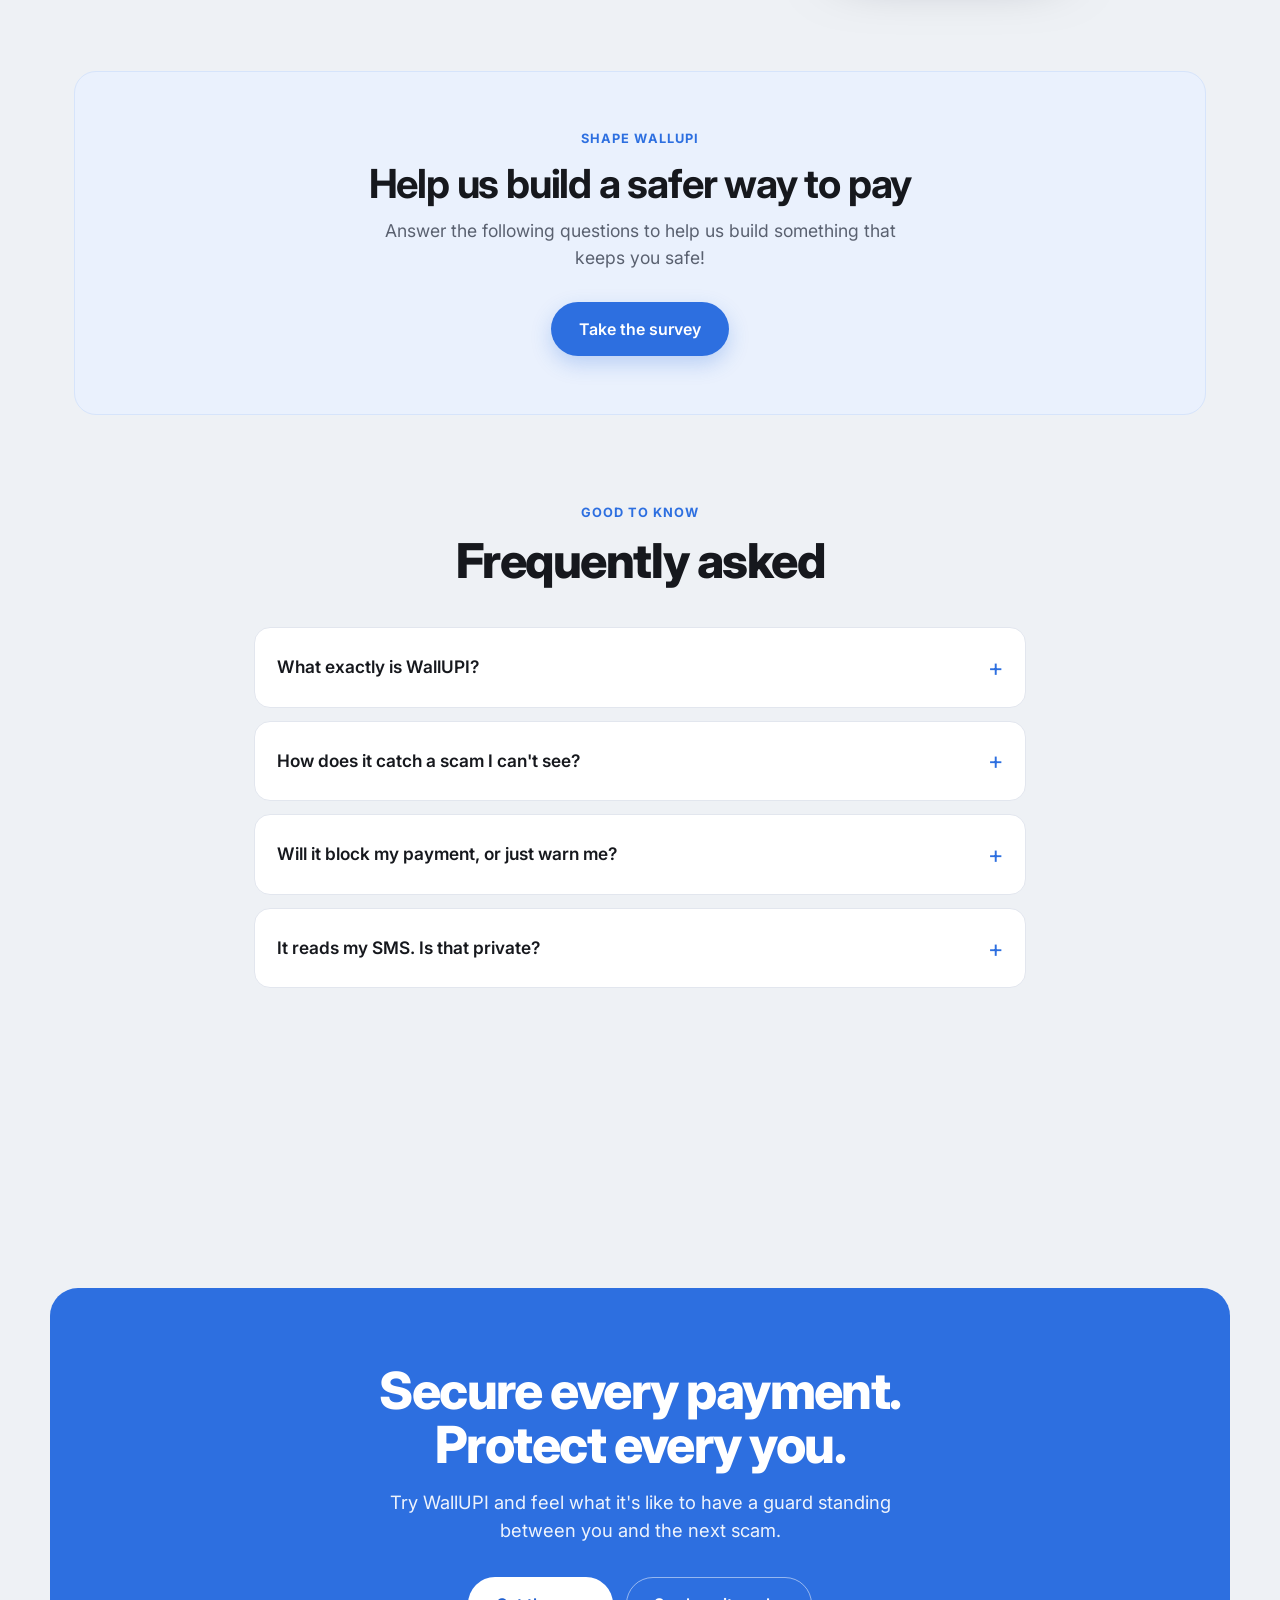
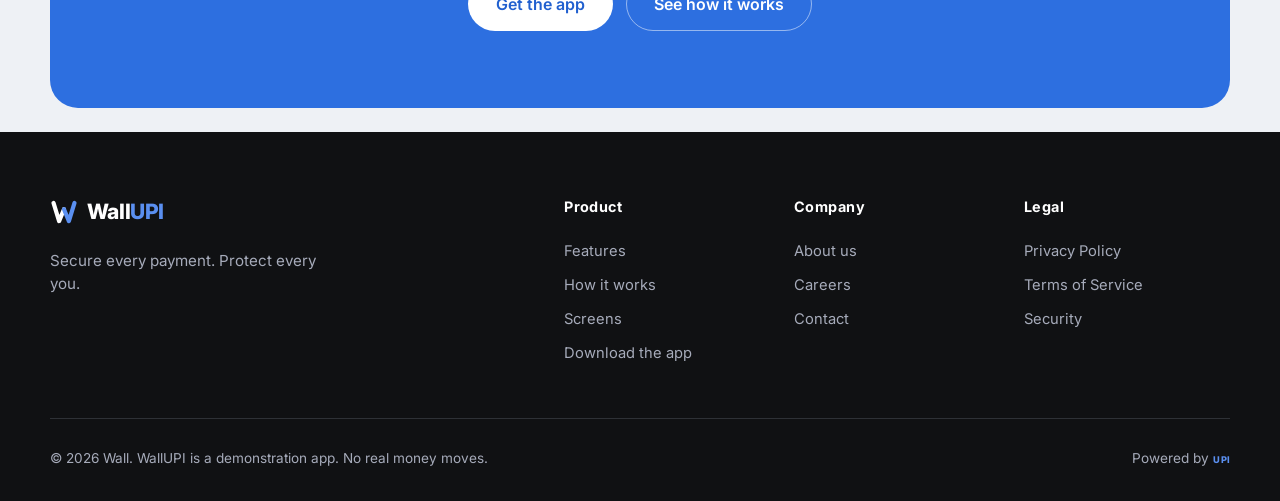
==== commit 4f6fb1c1: "added forms" ====
--- a/index.html
+++ b/index.html
@@ -5,6 +5,12 @@
   <meta name="viewport" content="width=device-width, initial-scale=1.0" />
   <title>WallUPI · Catch the scam before you tap send</title>
   <meta name="description" content="WallUPI is an AI safety layer for UPI payments that spots fraud in real time and slows you down before the money's gone. A Wall product." />
+  <link rel="icon" type="image/svg+xml" href="favicon/favicon.svg" />
+  <link rel="icon" type="image/png" sizes="96x96" href="favicon/favicon-96x96.png" />
+  <link rel="shortcut icon" href="favicon/favicon.ico" />
+  <link rel="apple-touch-icon" sizes="180x180" href="favicon/apple-touch-icon.png" />
+  <link rel="manifest" href="favicon/site.webmanifest" />
+  <meta name="theme-color" content="#2d6fe0" />
   <link rel="preconnect" href="https://fonts.googleapis.com" />
   <link rel="preconnect" href="https://fonts.gstatic.com" crossorigin />
   <link href="https://fonts.googleapis.com/css2?family=Inter:wght@400;500;600;700;800;900&display=swap" rel="stylesheet" />
@@ -32,6 +38,7 @@
       </nav>
 
       <div class="nav-actions">
+        <a href="https://forms.gle/36PhkhmYVPEP6Hi2A" class="btn btn-ghost btn-sm nav-survey" target="_blank" rel="noopener">Take the survey</a>
         <a href="download.html" class="btn btn-primary btn-sm">Get the app</a>
         <button class="nav-toggle" id="navToggle" aria-label="Toggle menu" aria-expanded="false">
           <span></span><span></span><span></span>
@@ -286,6 +293,16 @@
       </div>
     </section>
 
+    <!-- ░░░ SURVEY ░░░ -->
+    <section class="survey" id="survey">
+      <div class="survey-inner reveal">
+        <div class="section-eyebrow accent">Shape WallUPI</div>
+        <h2>Help us build a safer way to pay</h2>
+        <p>Answer the following questions to help us build something that keeps you safe!</p>
+        <a href="https://forms.gle/36PhkhmYVPEP6Hi2A" class="btn btn-primary btn-lg" target="_blank" rel="noopener">Take the survey</a>
+      </div>
+    </section>
+
     <!-- ░░░ FAQ ░░░ -->
     <section class="faq" id="faq">
       <div class="section-head center">
--- a/styles.css
+++ b/styles.css
@@ -309,6 +309,16 @@
 .faq-item summary::after { content: "+"; font-size: 1.5rem; color: var(--blue); font-weight: 400; transition: transform .2s; }
 .faq-item[open] summary::after { transform: rotate(45deg); }
 .faq-item p { margin: 0 0 1.3rem; color: var(--ink-soft); }
+
+/* ── SURVEY ──────────────────────────────────────────── */
+.survey { max-width: var(--maxw); margin: 0 auto; padding: 1.5rem 1.5rem 0; }
+.survey-inner {
+  background: var(--blue-soft); border: 1px solid #d6e4fb;
+  border-radius: var(--radius-lg); padding: clamp(2.6rem, 5vw, 3.6rem) 1.5rem;
+  text-align: center;
+}
+.survey-inner h2 { font-size: clamp(1.7rem, 3.4vw, 2.5rem); letter-spacing: -.03em; line-height: 1.1; margin: .5rem 0 .7rem; color: var(--ink); }
+.survey-inner p { color: var(--ink-soft); font-size: 1.1rem; max-width: 520px; margin: 0 auto 1.9rem; }
 
 /* ── CTA ─────────────────────────────────────────────── */
 .cta { padding: 1.5rem; }
@@ -368,6 +378,7 @@
   .nav-links.open { display: flex; }
   .nav-links a { padding: .9rem 0; border-bottom: 1px solid var(--l-line); }
   .nav-toggle { display: flex; }
+  .nav-survey { display: none; }
   .flow-arrow { transform: rotate(90deg); }
   .flow-step { width: 100%; max-width: 320px; }
 }
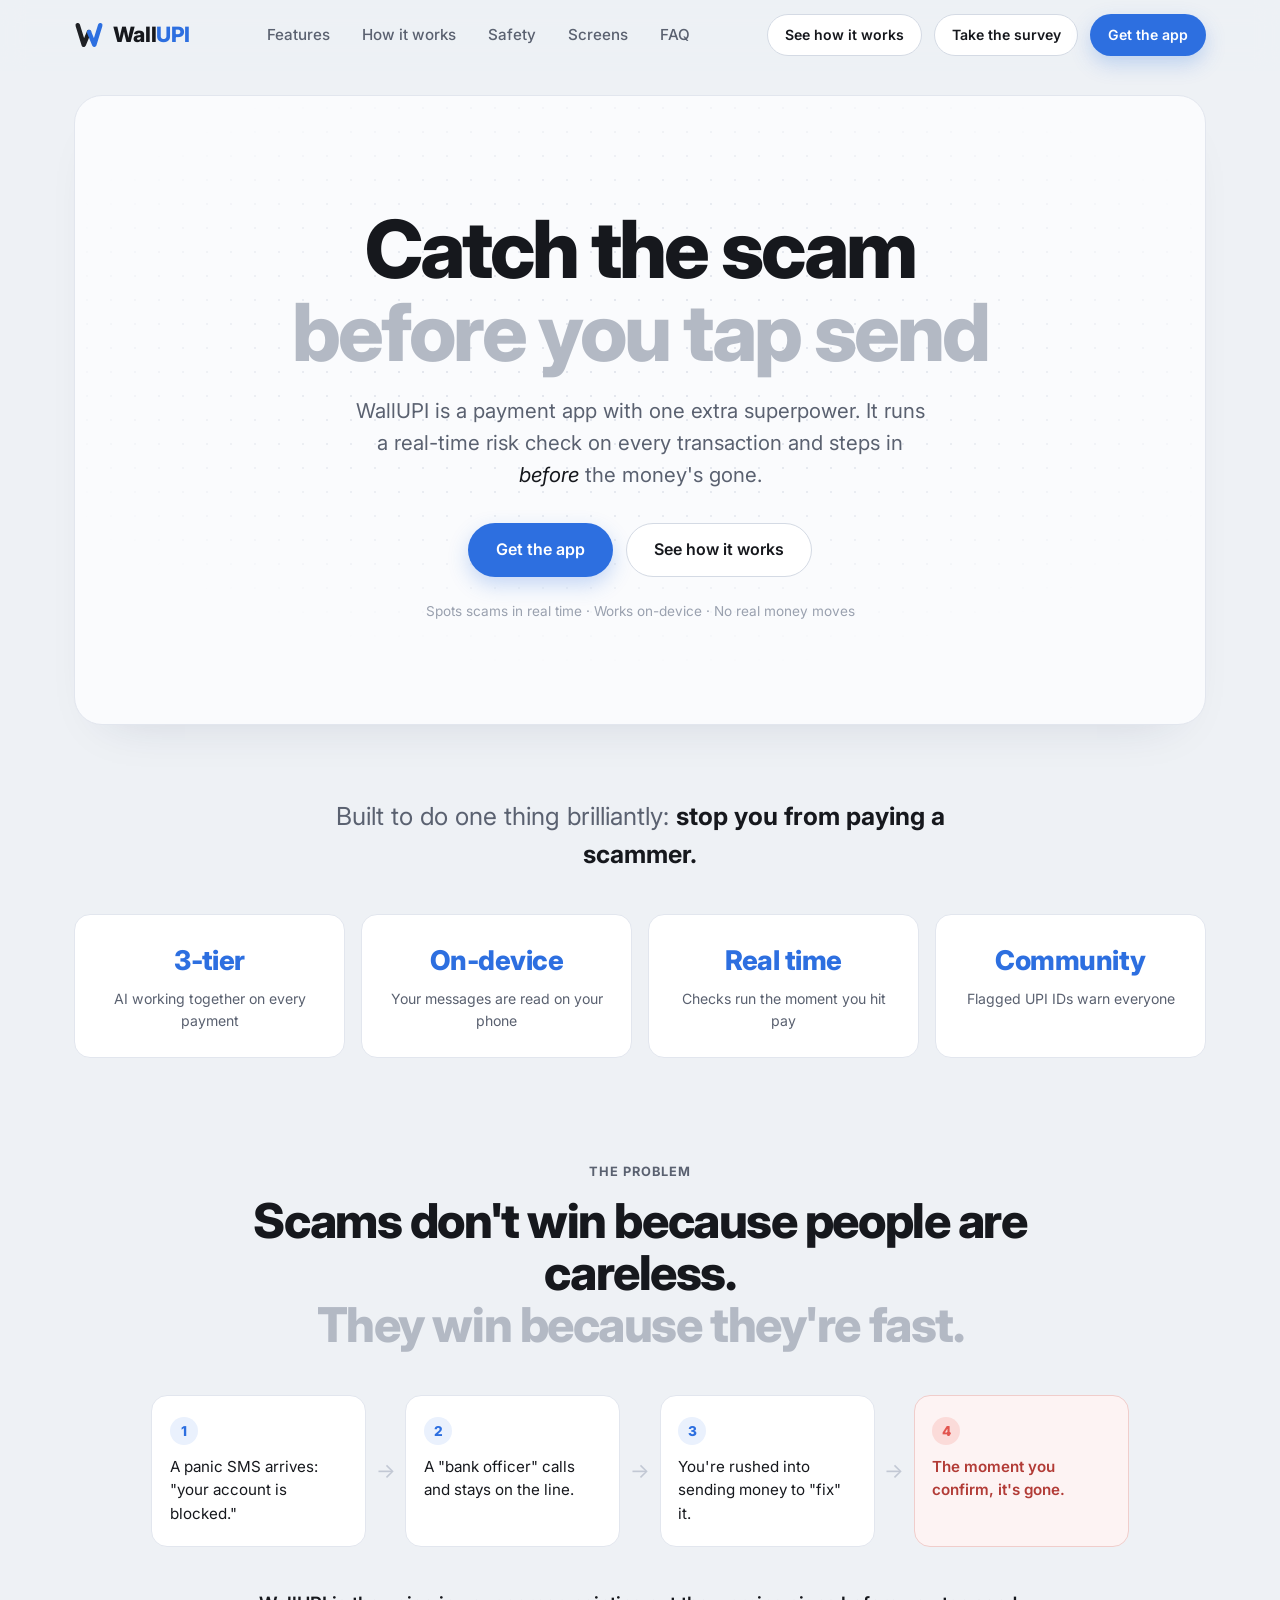
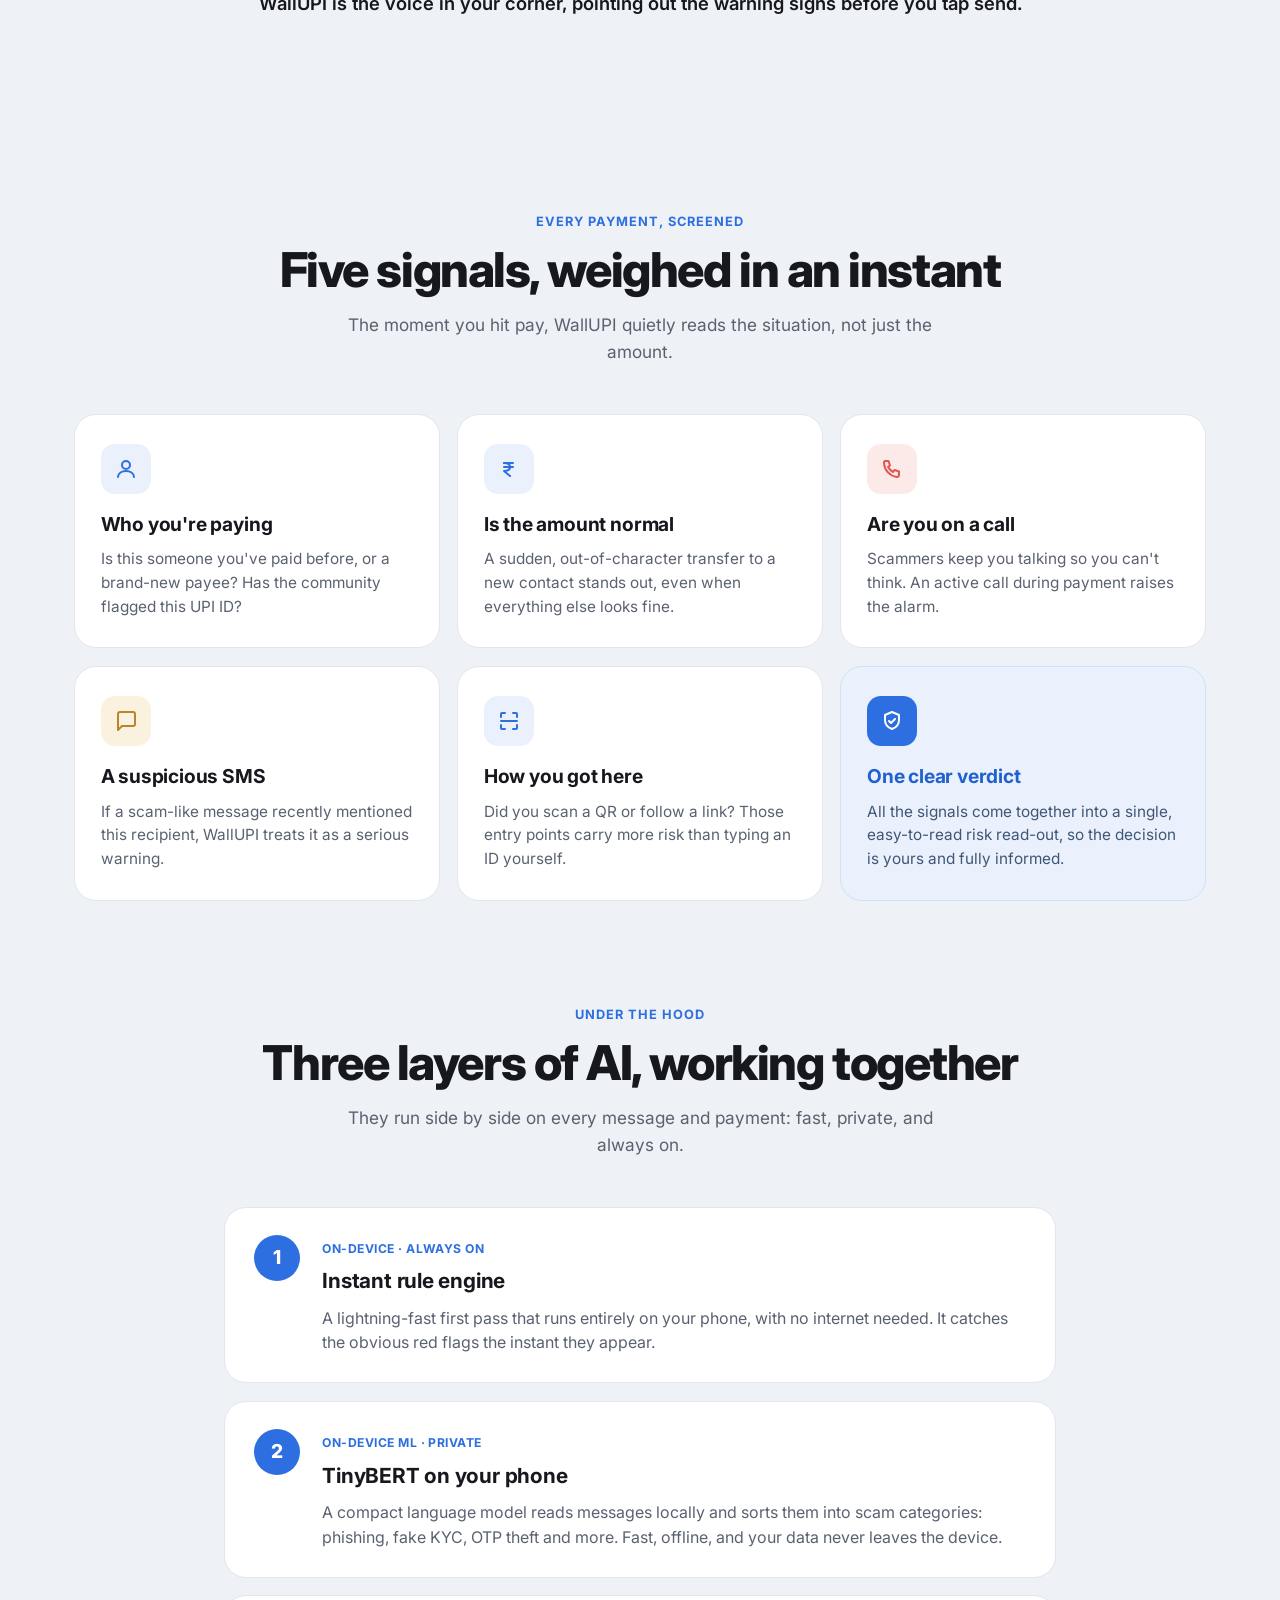
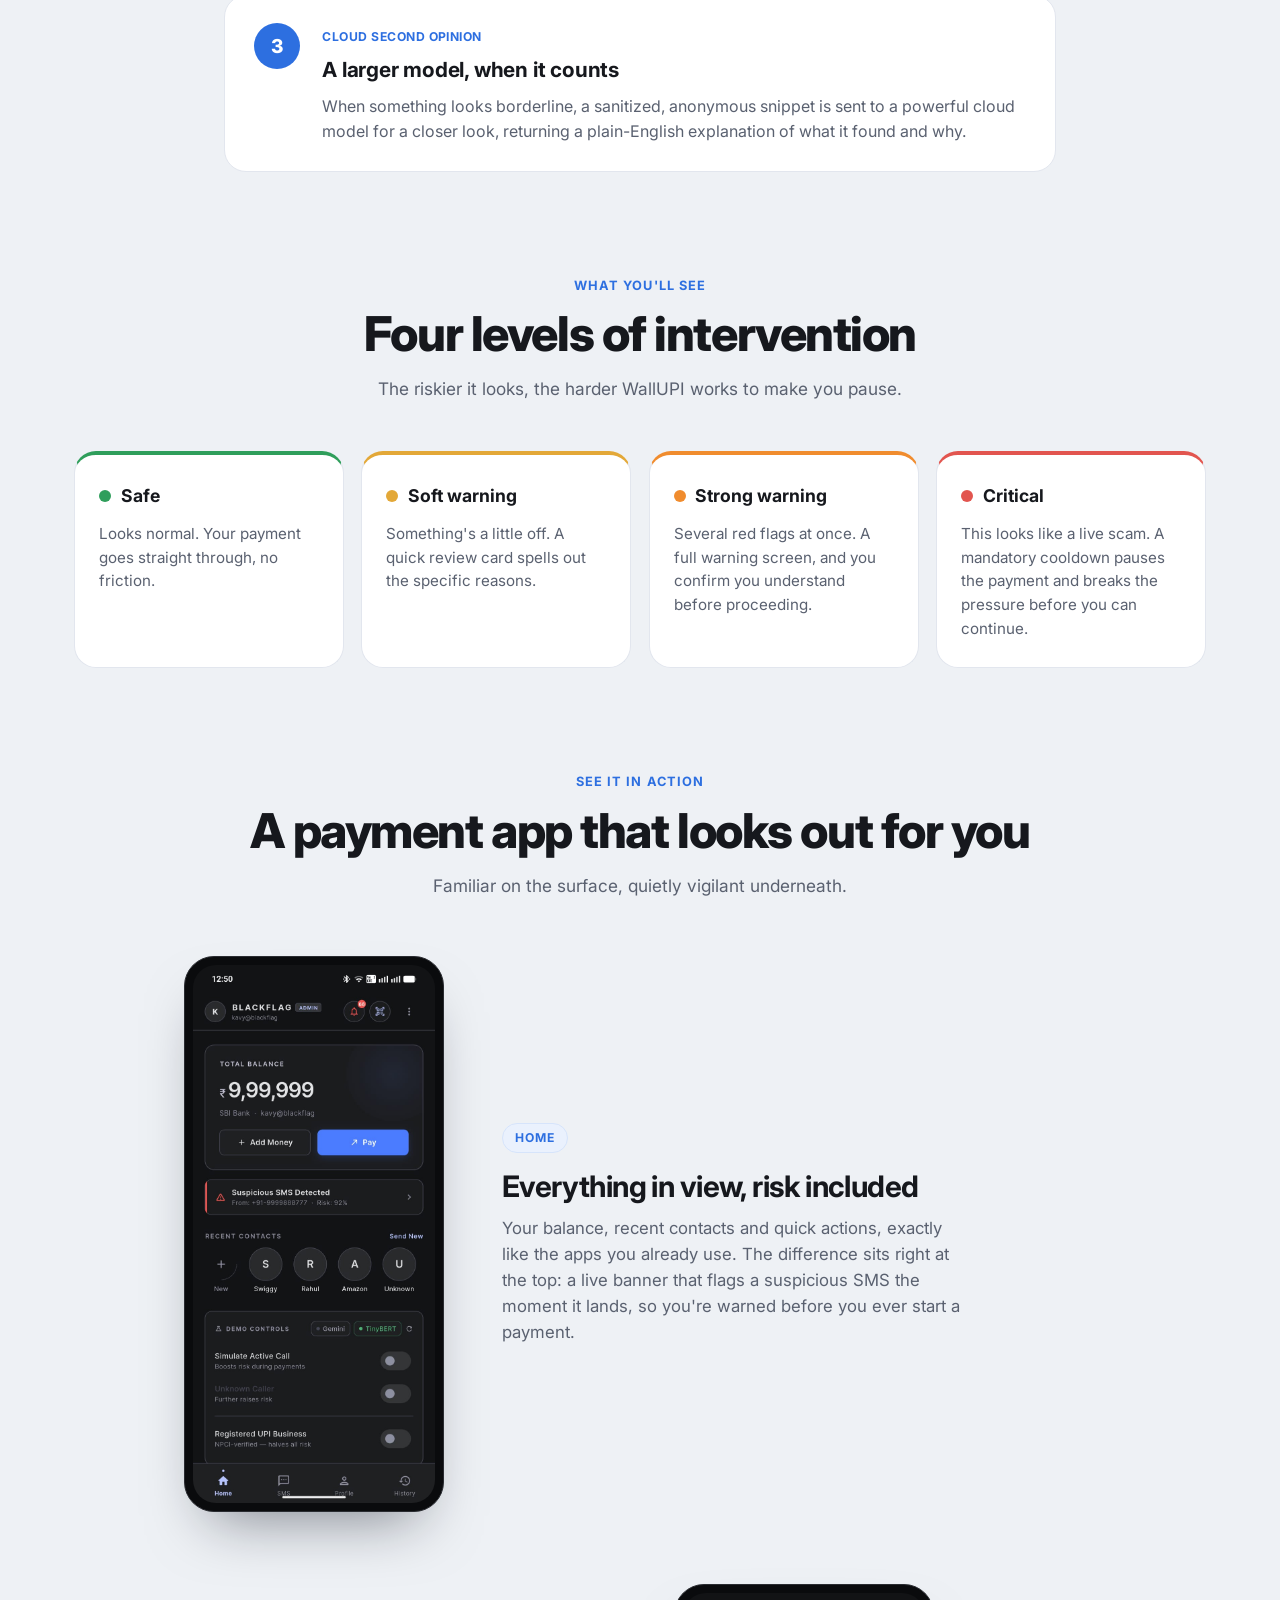
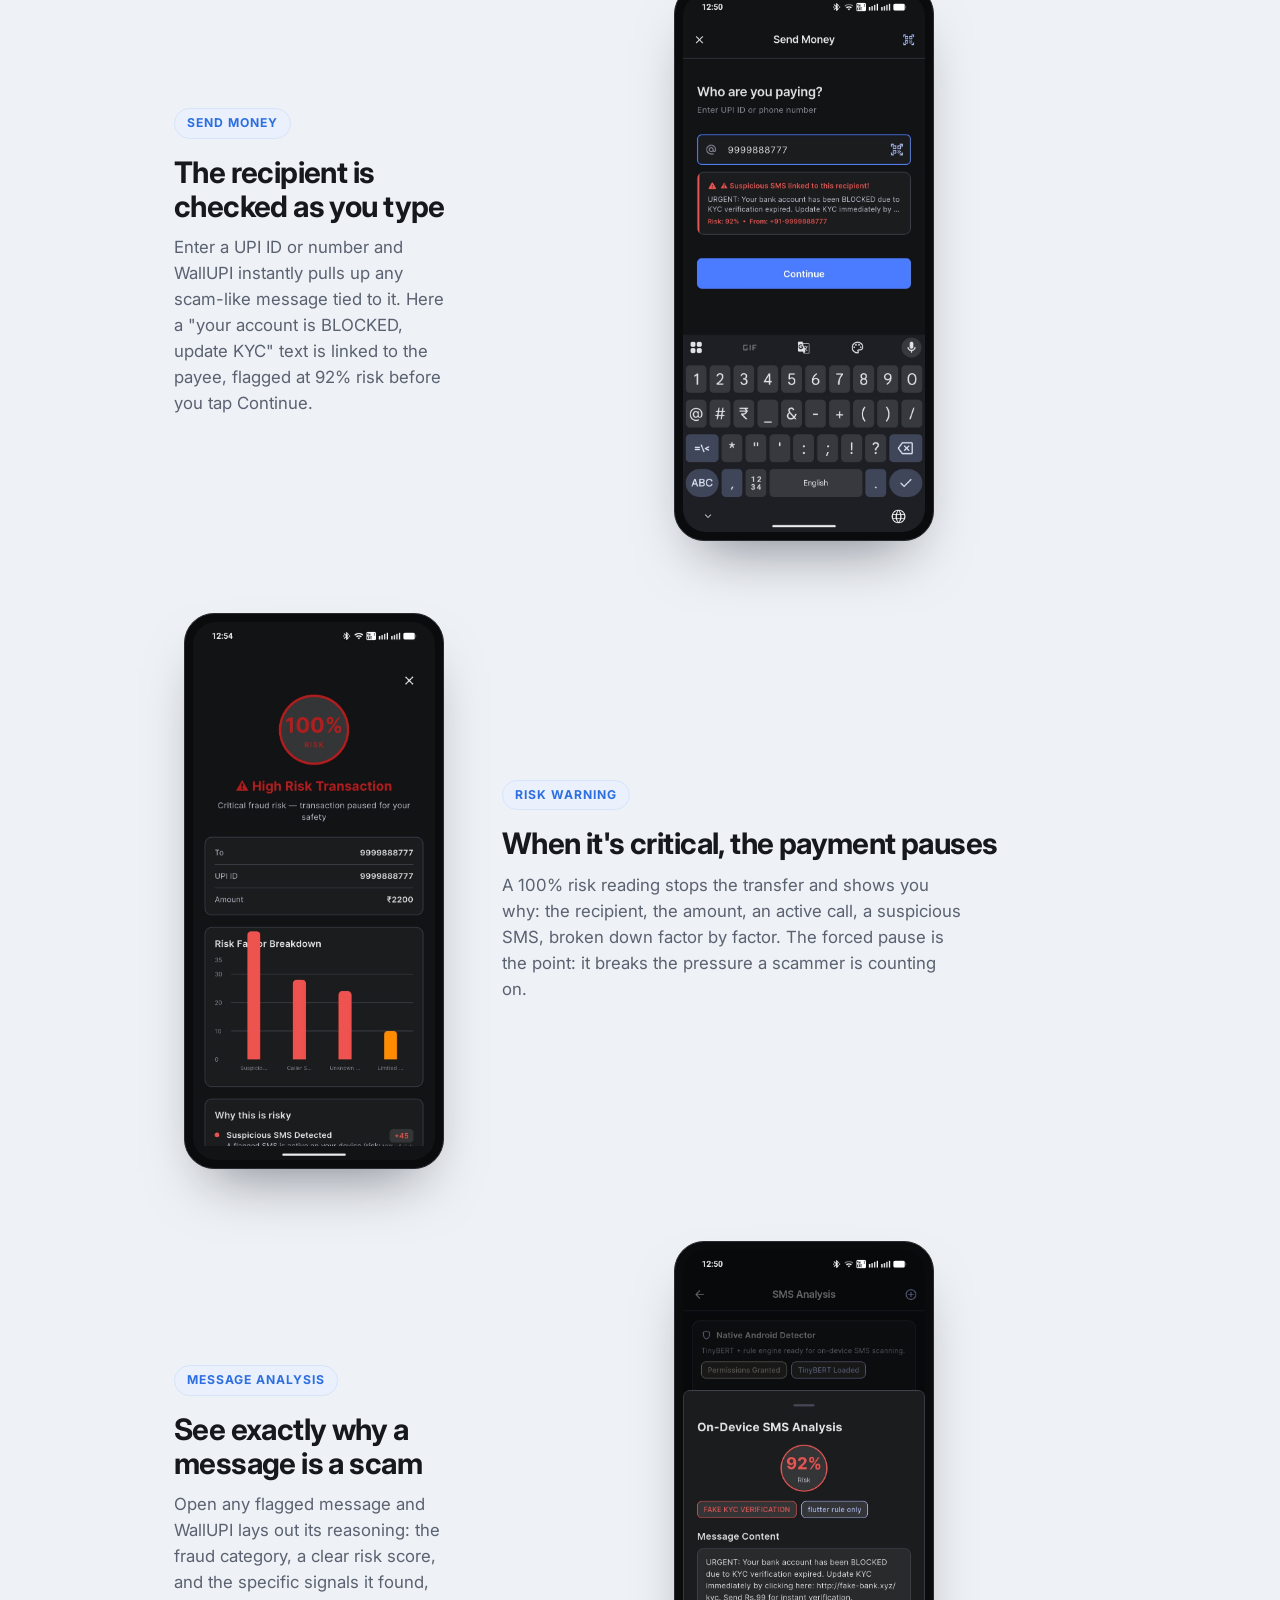
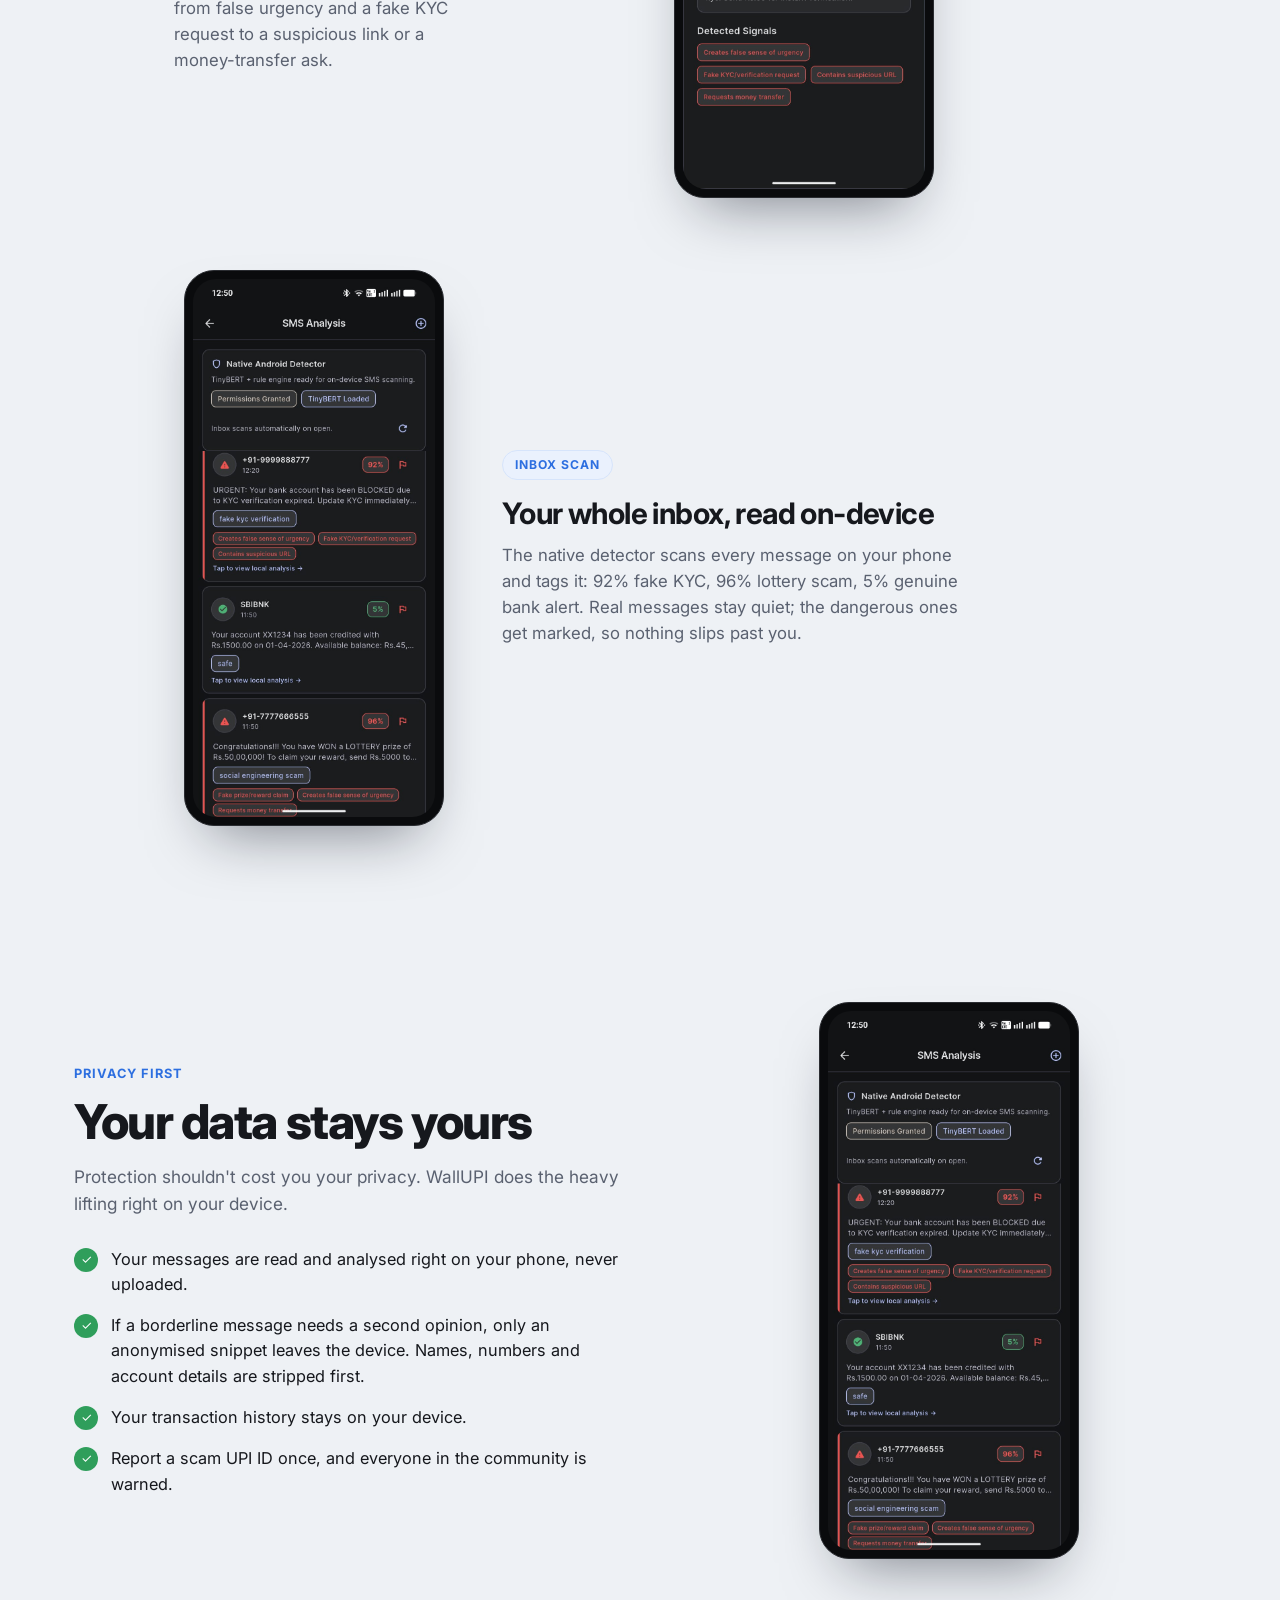
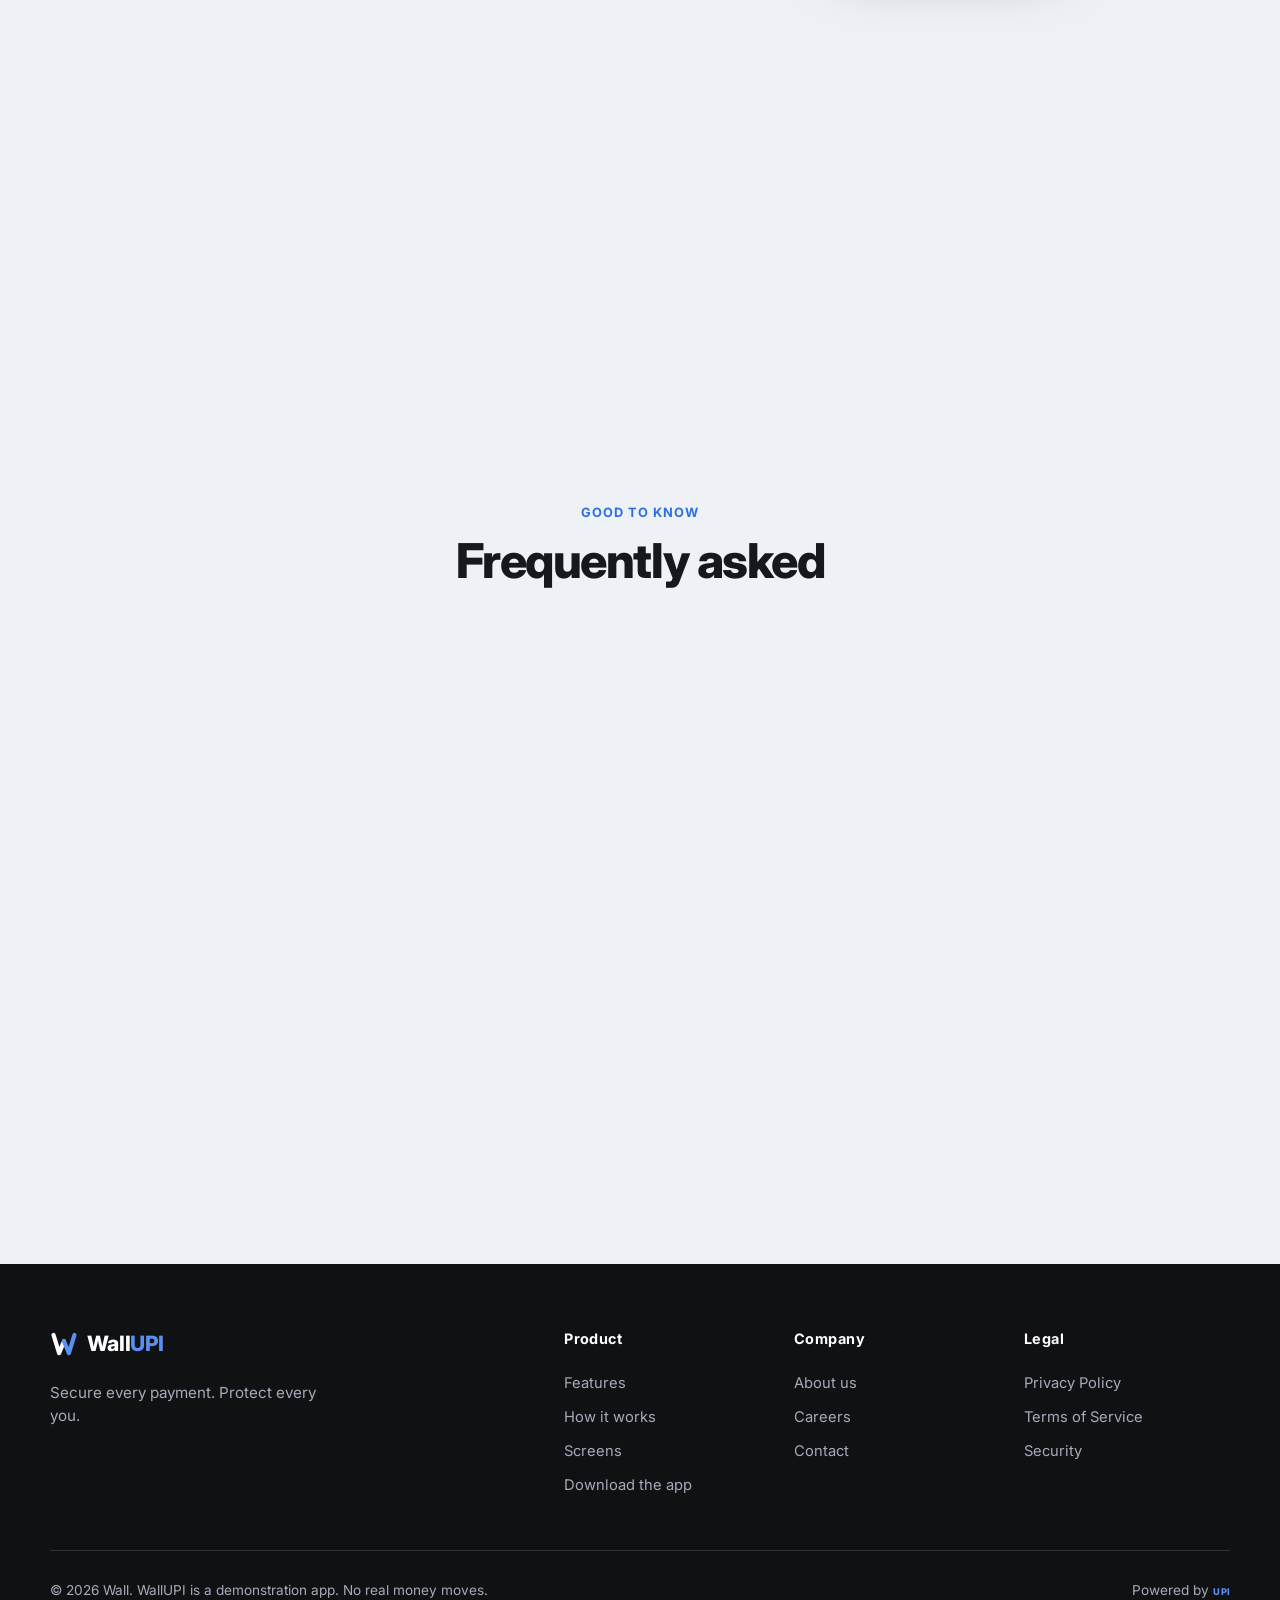
==== commit a75bd923: "UI changes" ====
--- a/index.html
+++ b/index.html
@@ -38,6 +38,7 @@
       </nav>
 
       <div class="nav-actions">
+        <a href="https://youtu.be/XqIfhyUklsU?si=y0i6dIOzww9sLoVN" class="btn btn-ghost btn-sm nav-video" target="_blank" rel="noopener">See how it works</a>
         <a href="https://forms.gle/36PhkhmYVPEP6Hi2A" class="btn btn-ghost btn-sm nav-survey" target="_blank" rel="noopener">Take the survey</a>
         <a href="download.html" class="btn btn-primary btn-sm">Get the app</a>
         <button class="nav-toggle" id="navToggle" aria-label="Toggle menu" aria-expanded="false">
@@ -337,18 +338,6 @@
       </div>
     </section>
 
-    <!-- ░░░ CTA BAND ░░░ -->
-    <section class="cta" id="get">
-      <div class="cta-inner">
-        <h2>Secure every payment.<br />Protect every you.</h2>
-        <p>Try WallUPI and feel what it's like to have a guard standing between you and the next scam.</p>
-        <div class="cta-actions">
-          <a href="download.html" class="btn btn-light btn-lg">Get the app</a>
-          <a href="https://youtu.be/XqIfhyUklsU?si=y0i6dIOzww9sLoVN" class="btn btn-outline-light btn-lg" target="_blank" rel="noopener">See how it works</a>
-        </div>
-      </div>
-    </section>
-
   </main>
 
   <!-- ░░░ FOOTER ░░░ -->
--- a/styles.css
+++ b/styles.css
@@ -319,17 +319,6 @@
 }
 .survey-inner h2 { font-size: clamp(1.7rem, 3.4vw, 2.5rem); letter-spacing: -.03em; line-height: 1.1; margin: .5rem 0 .7rem; color: var(--ink); }
 .survey-inner p { color: var(--ink-soft); font-size: 1.1rem; max-width: 520px; margin: 0 auto 1.9rem; }
-
-/* ── CTA ─────────────────────────────────────────────── */
-.cta { padding: 1.5rem; }
-.cta-inner {
-  max-width: var(--maxw); margin: 0 auto;
-  background: var(--blue);
-  border-radius: 28px; padding: clamp(3rem, 6vw, 5rem) 1.5rem; text-align: center; color: #fff;
-}
-.cta-inner h2 { font-size: clamp(2rem, 4.5vw, 3.2rem); line-height: 1.05; letter-spacing: -.03em; margin: 0 0 1rem; font-weight: 800; }
-.cta-inner p { font-size: 1.15rem; opacity: .92; max-width: 540px; margin: 0 auto 2rem; }
-.cta-actions { display: flex; gap: .8rem; justify-content: center; flex-wrap: wrap; }
 
 /* ── FOOTER ──────────────────────────────────────────── */
 .footer { background: var(--d-deep); color: var(--on-dark-2); padding: 4rem 1.5rem 2rem; }
@@ -378,7 +367,7 @@
   .nav-links.open { display: flex; }
   .nav-links a { padding: .9rem 0; border-bottom: 1px solid var(--l-line); }
   .nav-toggle { display: flex; }
-  .nav-survey { display: none; }
+  .nav-survey, .nav-video { display: none; }
   .flow-arrow { transform: rotate(90deg); }
   .flow-step { width: 100%; max-width: 320px; }
 }
